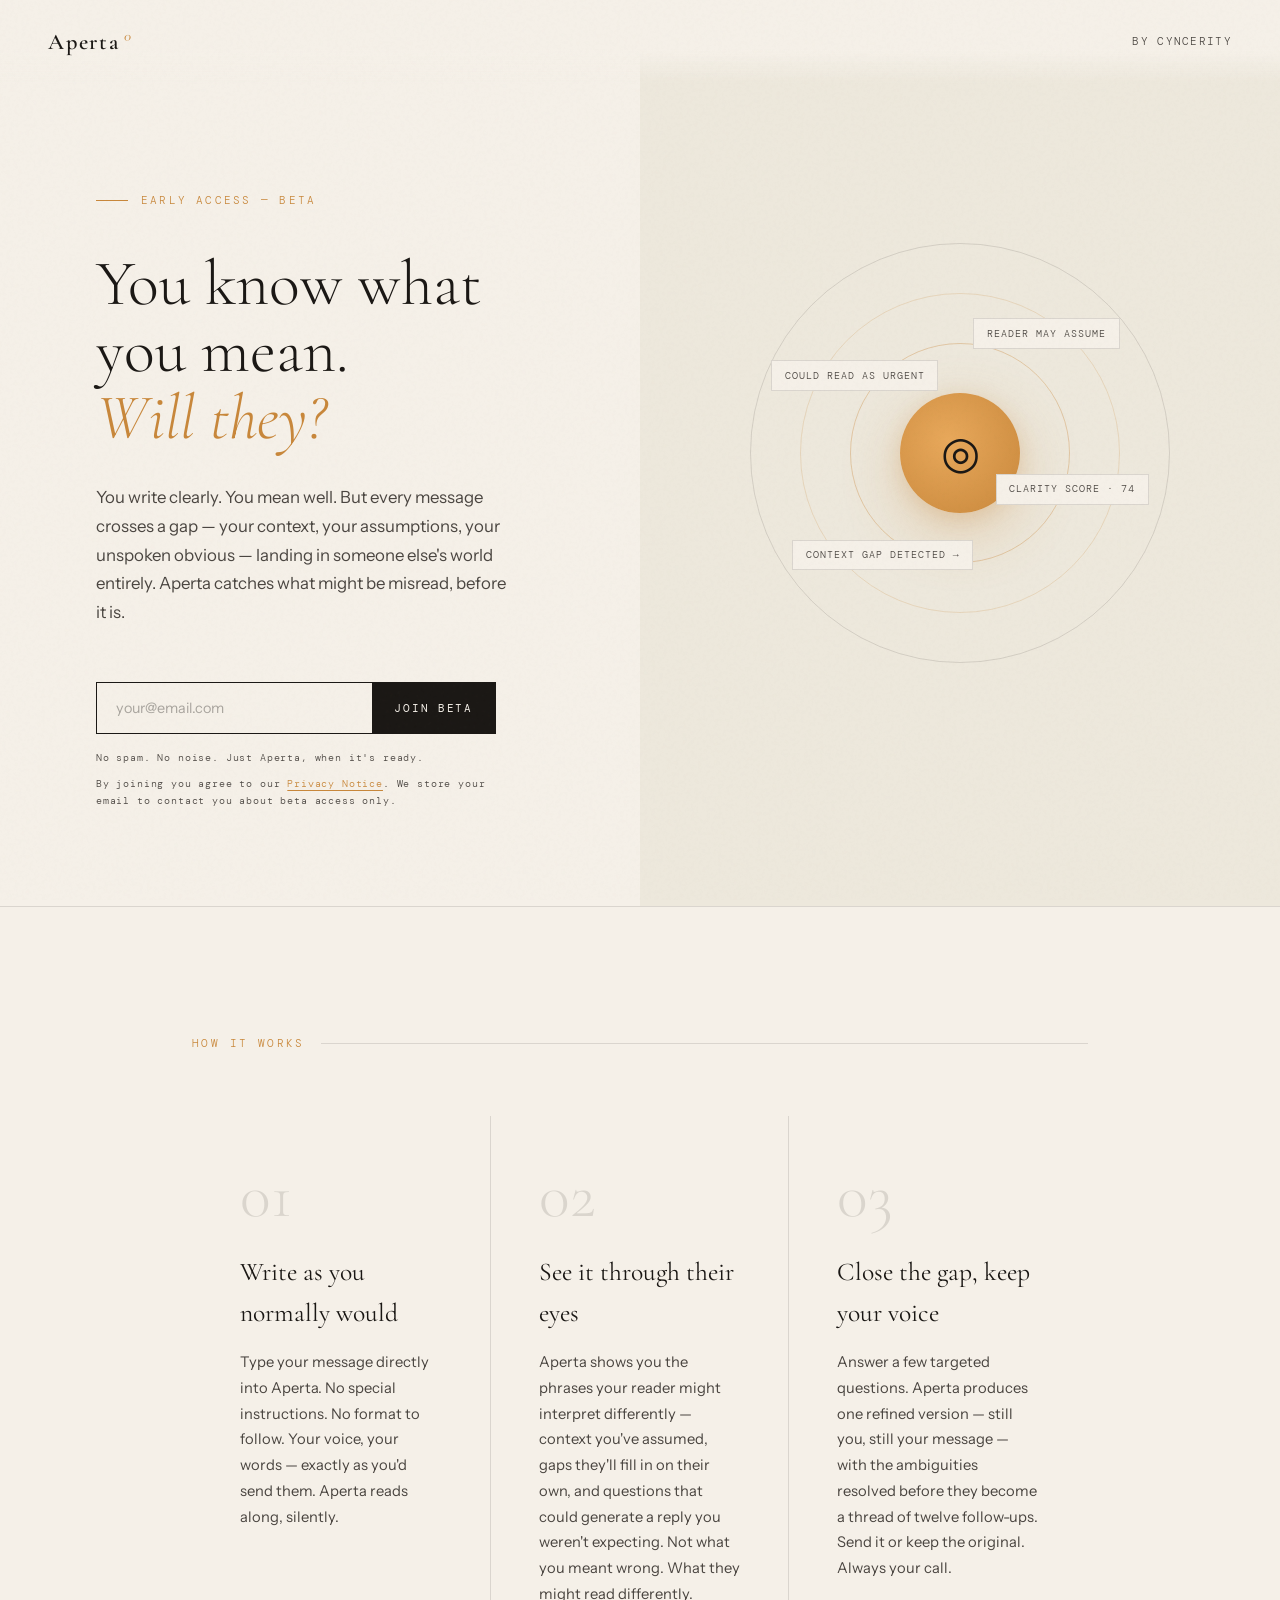
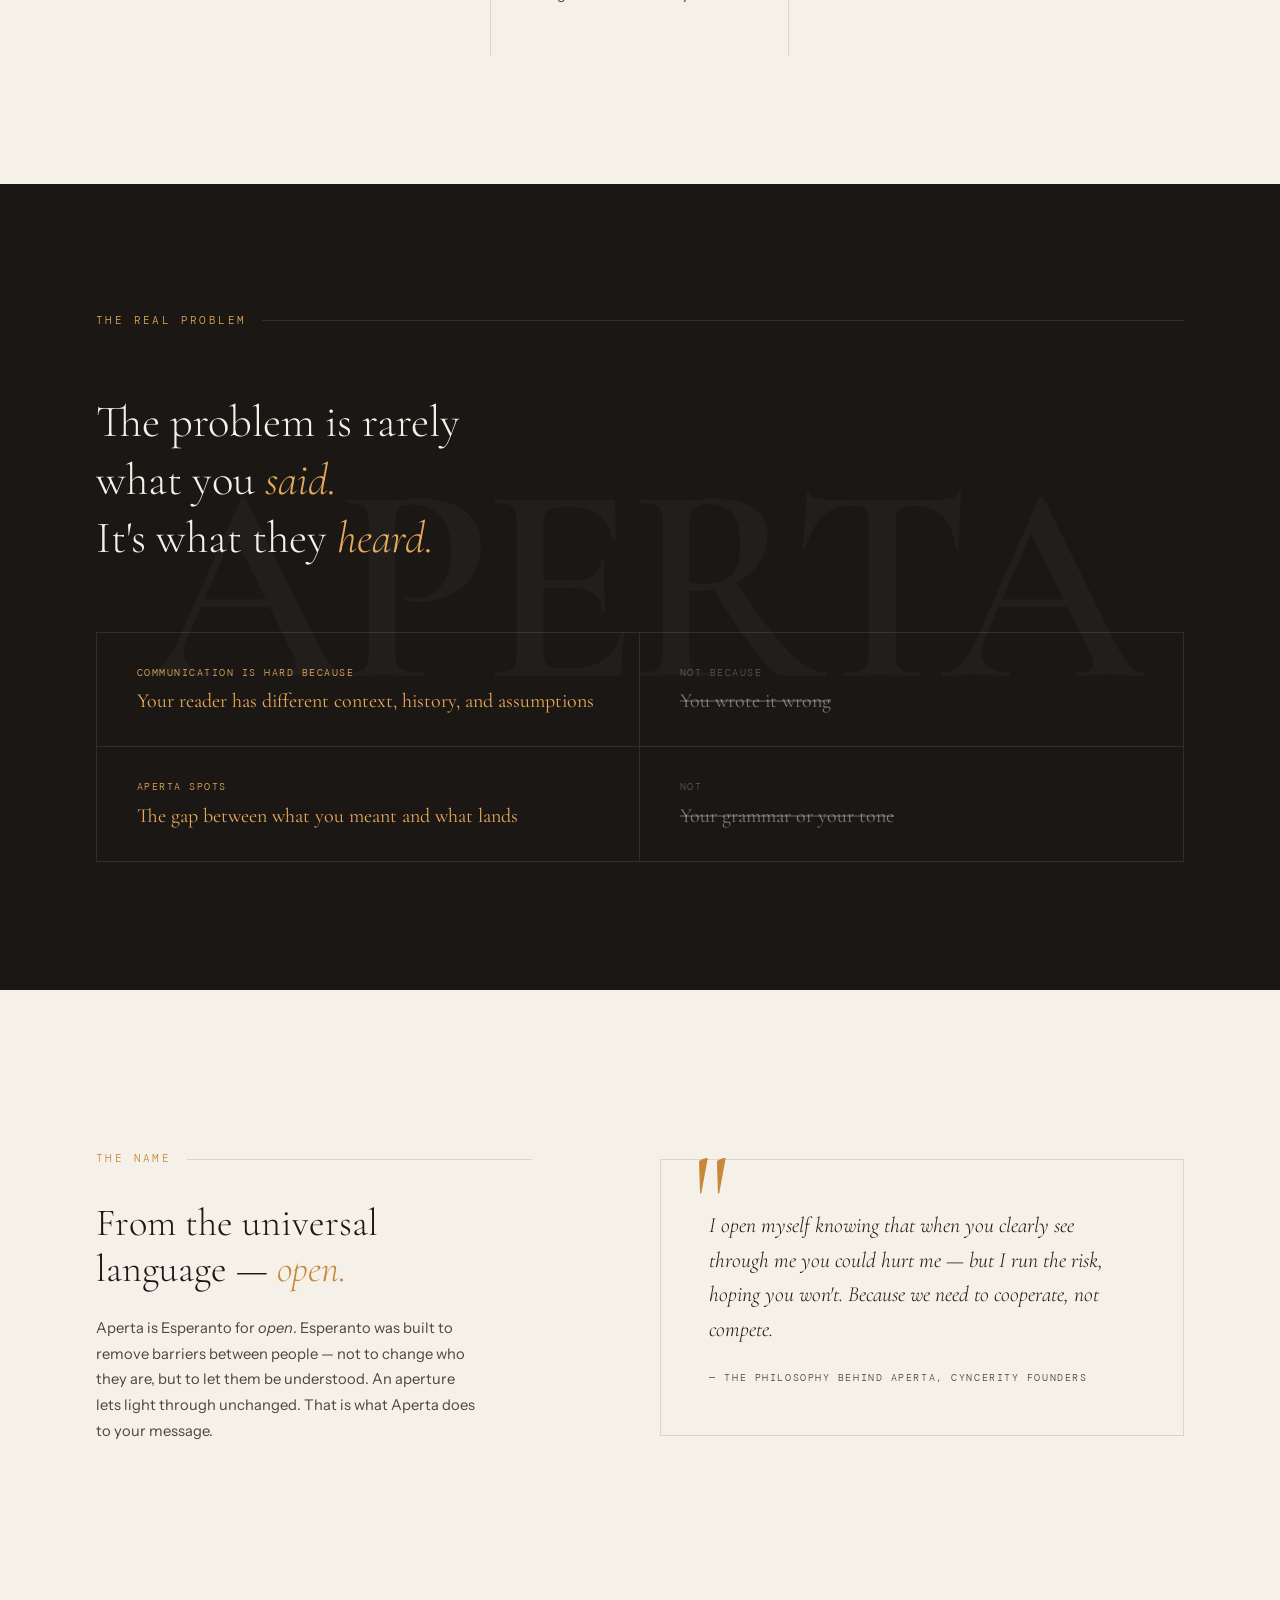
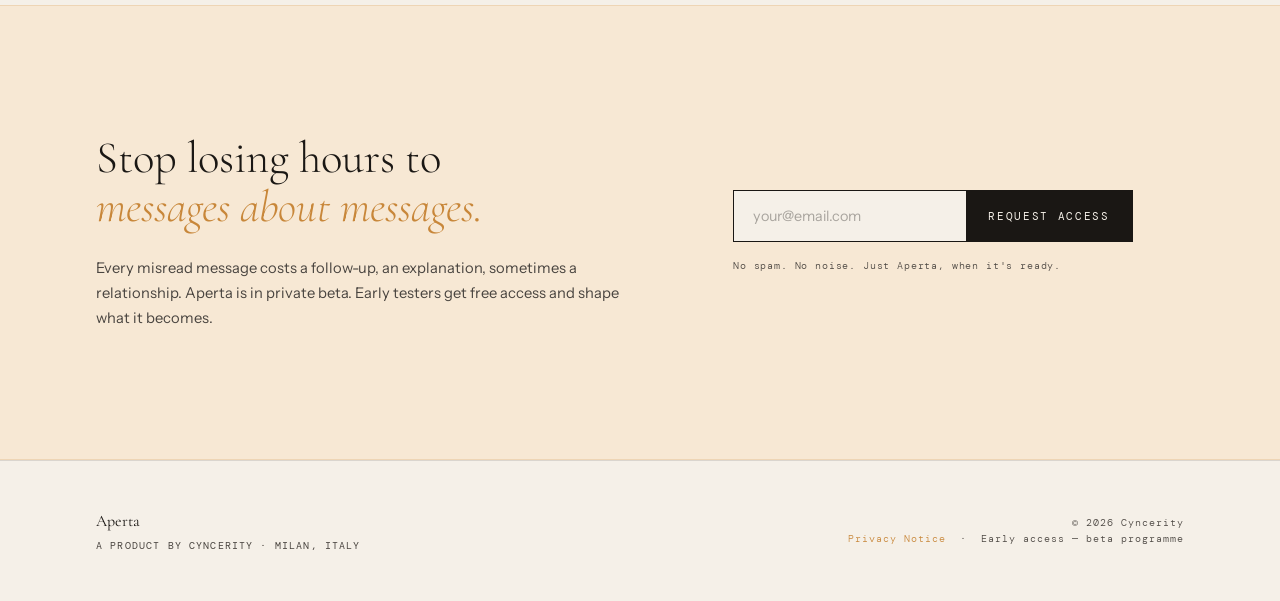
==== index.html @ 675d3f8f "Add files via upload" ====
<!DOCTYPE html>
<html lang="en">
<head>
  <meta charset="UTF-8" />
  <meta name="viewport" content="width=device-width, initial-scale=1.0" />
  <title>Aperta — Understood, the first time</title>
  <link rel="preconnect" href="https://fonts.googleapis.com" />
  <link rel="preconnect" href="https://fonts.gstatic.com" crossorigin />
  <link href="https://fonts.googleapis.com/css2?family=Cormorant+Garamond:ital,wght@0,300;0,400;0,600;1,300;1,400&family=DM+Mono:wght@300;400&family=Instrument+Sans:wght@300;400;500&display=swap" rel="stylesheet" />

  <style>
    *, *::before, *::after { box-sizing: border-box; margin: 0; padding: 0; }

    :root {
      --ink: #1a1714;
      --ink-faint: #4a4540;
      --paper: #f5f0e8;
      --paper-warm: #ede8dc;
      --amber: #c8873a;
      --amber-light: #e8a85a;
      --amber-pale: #f7e8d4;
      --sage: #7a8c7e;
      --rule: rgba(26,23,20,0.12);
    }

    html { scroll-behavior: smooth; }

    body {
      background-color: var(--paper);
      color: var(--ink);
      font-family: 'Instrument Sans', sans-serif;
      font-weight: 300;
      line-height: 1.6;
      overflow-x: hidden;
    }

    /* ─── NOISE TEXTURE OVERLAY ─── */
    body::before {
      content: '';
      position: fixed;
      inset: 0;
      background-image: url("data:image/svg+xml,%3Csvg viewBox='0 0 256 256' xmlns='http://www.w3.org/2000/svg'%3E%3Cfilter id='noise'%3E%3CfeTurbulence type='fractalNoise' baseFrequency='0.9' numOctaves='4' stitchTiles='stitch'/%3E%3C/filter%3E%3Crect width='100%25' height='100%25' filter='url(%23noise)' opacity='0.04'/%3E%3C/svg%3E");
      pointer-events: none;
      z-index: 9999;
      opacity: 0.5;
    }

    /* ─── NAV ─── */
    nav {
      position: fixed;
      top: 0; left: 0; right: 0;
      z-index: 100;
      padding: 1.5rem 3rem;
      display: flex;
      justify-content: space-between;
      align-items: center;
      background: linear-gradient(to bottom, var(--paper) 60%, transparent);
    }

    .nav-logo {
      font-family: 'Cormorant Garamond', serif;
      font-size: 1.4rem;
      font-weight: 600;
      letter-spacing: 0.08em;
      color: var(--ink);
      text-decoration: none;
    }

    .nav-logo span {
      font-weight: 300;
      font-style: italic;
      color: var(--amber);
      margin-left: 0.15em;
    }

    .nav-hint {
      font-family: 'DM Mono', monospace;
      font-size: 0.68rem;
      color: var(--ink-faint);
      letter-spacing: 0.12em;
      text-transform: uppercase;
    }

    /* ─── HERO ─── */
    .hero {
      min-height: 100vh;
      display: grid;
      grid-template-columns: 1fr 1fr;
      position: relative;
      overflow: hidden;
    }

    .hero-left {
      padding: 12rem 4rem 6rem 6rem;
      display: flex;
      flex-direction: column;
      justify-content: center;
      position: relative;
      z-index: 2;
    }

    .hero-eyebrow {
      font-family: 'DM Mono', monospace;
      font-size: 0.7rem;
      letter-spacing: 0.2em;
      text-transform: uppercase;
      color: var(--amber);
      margin-bottom: 2.5rem;
      display: flex;
      align-items: center;
      gap: 0.8rem;
    }

    .hero-eyebrow::before {
      content: '';
      display: inline-block;
      width: 2rem;
      height: 1px;
      background: var(--amber);
    }

    h1 {
      font-family: 'Cormorant Garamond', serif;
      font-size: clamp(3rem, 5vw, 5.5rem);
      font-weight: 300;
      line-height: 1.05;
      color: var(--ink);
      margin-bottom: 2rem;
    }

    h1 em {
      font-style: italic;
      color: var(--amber);
    }

    .hero-sub {
      font-size: 1.05rem;
      font-weight: 300;
      color: var(--ink-faint);
      line-height: 1.7;
      max-width: 38ch;
      margin-bottom: 3.5rem;
    }

    /* ─── EMAIL FORM ─── */
    .form-wrapper {
      display: flex;
      flex-direction: column;
      gap: 0;
      max-width: 400px;
      position: relative;
    }

    .form-row {
      display: flex;
      border: 1px solid var(--ink);
      background: var(--paper);
      overflow: hidden;
      transition: box-shadow 0.3s ease;
    }

    .form-row:focus-within {
      box-shadow: 4px 4px 0 var(--amber);
    }

    .form-row input[type="email"] {
      flex: 1;
      padding: 1rem 1.2rem;
      font-family: 'Instrument Sans', sans-serif;
      font-size: 0.9rem;
      font-weight: 300;
      background: transparent;
      border: none;
      outline: none;
      color: var(--ink);
    }

    .form-row input::placeholder {
      color: rgba(26,23,20,0.35);
    }

    .form-row button {
      padding: 1rem 1.4rem;
      background: var(--ink);
      color: var(--paper);
      font-family: 'DM Mono', monospace;
      font-size: 0.7rem;
      letter-spacing: 0.15em;
      text-transform: uppercase;
      border: none;
      cursor: pointer;
      transition: background 0.2s ease;
      white-space: nowrap;
    }

    .form-row button:hover { background: var(--amber); }

    .form-note {
      margin-top: 1rem;
      font-family: 'DM Mono', monospace;
      font-size: 0.65rem;
      color: var(--ink-faint);
      letter-spacing: 0.08em;
    }

    .success-msg {
      display: none;
      padding: 1rem 1.2rem;
      border: 1px solid var(--amber);
      background: var(--amber-pale);
      font-size: 0.88rem;
      color: var(--amber);
      font-style: italic;
    }

    /* ─── HERO RIGHT — APERTURE ─── */
    .hero-right {
      position: relative;
      display: flex;
      align-items: center;
      justify-content: center;
      overflow: hidden;
    }

    .aperture-bg {
      position: absolute;
      inset: 0;
      background: var(--paper-warm);
    }

    .aperture-wrap {
      position: relative;
      width: 420px;
      height: 420px;
      display: flex;
      align-items: center;
      justify-content: center;
    }

    .aperture-ring {
      position: absolute;
      border-radius: 50%;
      border: 1px solid var(--rule);
      animation: breathe 6s ease-in-out infinite;
    }

    .aperture-ring:nth-child(1) { width: 420px; height: 420px; animation-delay: 0s; }
    .aperture-ring:nth-child(2) { width: 320px; height: 320px; animation-delay: 0.5s; border-color: rgba(200,135,58,0.2); }
    .aperture-ring:nth-child(3) { width: 220px; height: 220px; animation-delay: 1s; border-color: rgba(200,135,58,0.35); }

    @keyframes breathe {
      0%, 100% { transform: scale(1); opacity: 1; }
      50% { transform: scale(1.04); opacity: 0.7; }
    }

    .aperture-center {
      width: 120px;
      height: 120px;
      border-radius: 50%;
      background: radial-gradient(circle at 40% 40%, var(--amber-light), var(--amber));
      display: flex;
      align-items: center;
      justify-content: center;
      box-shadow: 0 20px 60px rgba(200,135,58,0.3), 0 4px 20px rgba(200,135,58,0.2);
      animation: pulse-glow 4s ease-in-out infinite;
    }

    @keyframes pulse-glow {
      0%, 100% { box-shadow: 0 20px 60px rgba(200,135,58,0.3), 0 4px 20px rgba(200,135,58,0.2); }
      50% { box-shadow: 0 30px 80px rgba(200,135,58,0.5), 0 8px 30px rgba(200,135,58,0.3); }
    }

    .aperture-icon {
      font-size: 2.8rem;
      user-select: none;
    }

    .floating-tag {
      position: absolute;
      font-family: 'DM Mono', monospace;
      font-size: 0.62rem;
      letter-spacing: 0.1em;
      text-transform: uppercase;
      color: var(--ink-faint);
      background: var(--paper);
      border: 1px solid var(--rule);
      padding: 0.4rem 0.8rem;
      animation: float 5s ease-in-out infinite;
    }

    .floating-tag:nth-child(5) { top: 18%; right: 12%; animation-delay: 0s; }
    .floating-tag:nth-child(6) { top: 55%; right: 5%; animation-delay: 1.2s; }
    .floating-tag:nth-child(7) { bottom: 22%; left: 10%; animation-delay: 0.8s; }
    .floating-tag:nth-child(8) { top: 28%; left: 5%; animation-delay: 2s; }

    @keyframes float {
      0%, 100% { transform: translateY(0); }
      50% { transform: translateY(-8px); }
    }

    /* ─── DIVIDER ─── */
    .rule-section {
      padding: 0 6rem;
      border-top: 1px solid var(--rule);
    }

    /* ─── HOW IT WORKS ─── */
    .how {
      padding: 8rem 6rem;
    }

    .section-label {
      font-family: 'DM Mono', monospace;
      font-size: 0.68rem;
      letter-spacing: 0.22em;
      text-transform: uppercase;
      color: var(--amber);
      margin-bottom: 4rem;
      display: flex;
      align-items: center;
      gap: 1rem;
    }

    .section-label::after {
      content: '';
      flex: 1;
      height: 1px;
      background: var(--rule);
    }

    .how-grid {
      display: grid;
      grid-template-columns: repeat(3, 1fr);
      gap: 0;
    }

    .how-item {
      padding: 3rem;
      border-right: 1px solid var(--rule);
      position: relative;
      opacity: 0;
      transform: translateY(20px);
      transition: opacity 0.7s ease, transform 0.7s ease;
    }

    .how-item.visible { opacity: 1; transform: translateY(0); }
    .how-item:nth-child(2) { transition-delay: 0.15s; }
    .how-item:nth-child(3) { border-right: none; transition-delay: 0.3s; }

    .how-num {
      font-family: 'Cormorant Garamond', serif;
      font-size: 4rem;
      font-weight: 300;
      color: var(--rule);
      line-height: 1;
      margin-bottom: 1.5rem;
    }

    .how-title {
      font-family: 'Cormorant Garamond', serif;
      font-size: 1.6rem;
      font-weight: 400;
      margin-bottom: 1rem;
      color: var(--ink);
    }

    .how-body {
      font-size: 0.92rem;
      color: var(--ink-faint);
      line-height: 1.75;
    }

    /* ─── NOT SECTION ─── */
    .not-section {
      padding: 8rem 6rem;
      background: var(--ink);
      color: var(--paper);
      position: relative;
      overflow: hidden;
    }

    .not-section::before {
      content: 'APERTA';
      position: absolute;
      font-family: 'Cormorant Garamond', serif;
      font-size: 22vw;
      font-weight: 600;
      color: rgba(255,255,255,0.03);
      top: 50%;
      left: 50%;
      transform: translate(-50%, -50%);
      white-space: nowrap;
      letter-spacing: -0.03em;
      pointer-events: none;
    }

    .not-section .section-label { color: var(--amber-light); }
    .not-section .section-label::after { background: rgba(255,255,255,0.1); }

    .not-quote {
      font-family: 'Cormorant Garamond', serif;
      font-size: clamp(1.8rem, 3.5vw, 3rem);
      font-weight: 300;
      line-height: 1.3;
      max-width: 36ch;
      color: var(--paper);
      margin-bottom: 4rem;
    }

    .not-quote em {
      font-style: italic;
      color: var(--amber-light);
    }

    .not-list {
      display: grid;
      grid-template-columns: repeat(2, 1fr);
      gap: 0;
      border: 1px solid rgba(255,255,255,0.1);
    }

    .not-item {
      padding: 2rem 2.5rem;
      border-right: 1px solid rgba(255,255,255,0.1);
      border-bottom: 1px solid rgba(255,255,255,0.1);
    }

    .not-item:nth-child(even) { border-right: none; }
    .not-item:nth-child(3), .not-item:nth-child(4) { border-bottom: none; }

    .not-item-label {
      font-family: 'DM Mono', monospace;
      font-size: 0.62rem;
      letter-spacing: 0.15em;
      text-transform: uppercase;
      margin-bottom: 0.5rem;
    }

    .not-item.is { color: var(--amber-light); }
    .not-item.is .not-item-label { color: var(--amber-light); }
    .not-item.not { color: rgba(245,240,232,0.45); }
    .not-item.not .not-item-label { color: rgba(245,240,232,0.3); }
    .not-item.not .not-item-text { text-decoration: line-through; text-decoration-color: rgba(245,240,232,0.2); }

    .not-item-text {
      font-family: 'Cormorant Garamond', serif;
      font-size: 1.25rem;
      font-weight: 400;
      line-height: 1.3;
    }

    /* ─── PHILOSOPHY ─── */
    .philosophy {
      padding: 10rem 6rem;
      display: grid;
      grid-template-columns: 1fr 1.2fr;
      gap: 8rem;
      align-items: center;
    }

    .phil-left .section-label { margin-bottom: 2rem; }

    .phil-heading {
      font-family: 'Cormorant Garamond', serif;
      font-size: clamp(2rem, 3vw, 3.2rem);
      font-weight: 300;
      line-height: 1.2;
      color: var(--ink);
    }

    .phil-heading em { font-style: italic; color: var(--amber); }

    .phil-right {
      padding: 3rem;
      border: 1px solid var(--rule);
      position: relative;
    }

    .phil-right::before {
      content: '"';
      position: absolute;
      top: -1.5rem;
      left: 2rem;
      font-family: 'Cormorant Garamond', serif;
      font-size: 8rem;
      color: var(--amber);
      line-height: 1;
    }

    .phil-quote {
      font-family: 'Cormorant Garamond', serif;
      font-size: 1.35rem;
      font-weight: 300;
      font-style: italic;
      line-height: 1.6;
      color: var(--ink);
      margin-bottom: 1.5rem;
    }

    .phil-attr {
      font-family: 'DM Mono', monospace;
      font-size: 0.65rem;
      letter-spacing: 0.15em;
      text-transform: uppercase;
      color: var(--ink-faint);
    }

    /* ─── SECOND CTA ─── */
    .cta-section {
      padding: 8rem 6rem;
      background: var(--amber-pale);
      border-top: 1px solid rgba(200,135,58,0.2);
      border-bottom: 1px solid rgba(200,135,58,0.2);
      display: grid;
      grid-template-columns: 1.2fr 1fr;
      gap: 6rem;
      align-items: center;
    }

    .cta-heading {
      font-family: 'Cormorant Garamond', serif;
      font-size: clamp(2.2rem, 3.5vw, 3.8rem);
      font-weight: 300;
      line-height: 1.1;
      color: var(--ink);
    }

    .cta-heading em { font-style: italic; color: var(--amber); }

    .cta-sub {
      margin-top: 1.5rem;
      font-size: 0.92rem;
      color: var(--ink-faint);
      line-height: 1.7;
    }

    /* ─── FOOTER ─── */
    footer {
      padding: 3rem 6rem;
      border-top: 1px solid var(--rule);
      display: flex;
      justify-content: space-between;
      align-items: center;
    }

    .footer-brand {
      font-family: 'Cormorant Garamond', serif;
      font-size: 1rem;
      font-weight: 400;
    }

    .footer-brand small {
      display: block;
      font-family: 'DM Mono', monospace;
      font-size: 0.6rem;
      letter-spacing: 0.12em;
      text-transform: uppercase;
      color: var(--ink-faint);
      margin-top: 0.2rem;
    }

    .footer-note {
      font-family: 'DM Mono', monospace;
      font-size: 0.62rem;
      color: var(--ink-faint);
      letter-spacing: 0.1em;
      text-align: right;
    }

    /* ─── ENTRANCE ANIMATION ─── */
    .fade-up {
      opacity: 0;
      transform: translateY(28px);
      animation: fadeUp 0.9s cubic-bezier(0.22, 1, 0.36, 1) forwards;
    }

    .fade-up:nth-child(1) { animation-delay: 0.1s; }
    .fade-up:nth-child(2) { animation-delay: 0.25s; }
    .fade-up:nth-child(3) { animation-delay: 0.4s; }
    .fade-up:nth-child(4) { animation-delay: 0.55s; }

    @keyframes fadeUp {
      to { opacity: 1; transform: translateY(0); }
    }

    /* ─── RESPONSIVE ─── */
    @media (max-width: 900px) {
      nav { padding: 1.2rem 2rem; }
      .hero { grid-template-columns: 1fr; min-height: auto; }
      .hero-left { padding: 9rem 2rem 4rem; }
      .hero-right { height: 50vw; min-height: 280px; }
      .aperture-wrap { width: 260px; height: 260px; }
      .aperture-ring:nth-child(1) { width: 260px; height: 260px; }
      .aperture-ring:nth-child(2) { width: 190px; height: 190px; }
      .aperture-ring:nth-child(3) { width: 130px; height: 130px; }
      .aperture-center { width: 80px; height: 80px; }
      .aperture-icon { font-size: 1.8rem; }
      .floating-tag { display: none; }
      .how { padding: 5rem 2rem; }
      .how-grid { grid-template-columns: 1fr; }
      .how-item { border-right: none; border-bottom: 1px solid var(--rule); padding: 2.5rem 0; }
      .how-item:last-child { border-bottom: none; }
      .rule-section { padding: 0 2rem; }
      .not-section { padding: 5rem 2rem; }
      .not-list { grid-template-columns: 1fr; }
      .not-item { border-right: none; }
      .not-item:nth-child(3) { border-bottom: 1px solid rgba(255,255,255,0.1); }
      .philosophy { padding: 5rem 2rem; grid-template-columns: 1fr; gap: 3rem; }
      .cta-section { padding: 5rem 2rem; grid-template-columns: 1fr; gap: 3rem; }
      footer { padding: 2.5rem 2rem; flex-direction: column; gap: 1.5rem; text-align: center; }
      .footer-note { text-align: center; }
    }
  </style>
</head>
<body>

  <!-- NAV -->
  <nav>
    <a href="#" class="nav-logo">Aperta<span>°</span></a>
    <span class="nav-hint">by Cyncerity</span>
  </nav>

  <!-- HERO -->
  <section class="hero">
    <div class="hero-left">
      <div class="hero-eyebrow fade-up">Early access — beta</div>

      <h1 class="fade-up">
        You know what<br/>you mean.<br/><em>Will they?</em>
      </h1>

      <p class="hero-sub fade-up">
        You write clearly. You mean well. But every message crosses a gap —
        your context, your assumptions, your unspoken obvious — landing in someone
        else's world entirely. Aperta catches what might be misread, before it is.
      </p>

      <div class="form-wrapper fade-up">
        <div class="form-row">
          <input type="email" id="email-hero" placeholder="your@email.com" autocomplete="email" />
          <button onclick="handleSubmit('email-hero', 'success-hero')">Join beta</button>
        </div>
        <div class="success-msg" id="success-hero">
          You're on the list. We'll be in touch when your spot opens.
        </div>
        <p class="form-note">No spam. No noise. Just Aperta, when it's ready.</p>
        <p class="form-note" style="margin-top:0.6rem;">By joining you agree to our <a href="privacy.html" style="color:var(--amber); text-underline-offset:3px;">Privacy Notice</a>. We store your email to contact you about beta access only.</p>
      </div>
    </div>

    <div class="hero-right">
      <div class="aperture-bg"></div>
      <div class="aperture-wrap">
        <div class="aperture-ring"></div>
        <div class="aperture-ring"></div>
        <div class="aperture-ring"></div>
        <div class="aperture-center">
          <span class="aperture-icon">◎</span>
        </div>
        <div class="floating-tag">reader may assume</div>
        <div class="floating-tag">clarity score · 74</div>
        <div class="floating-tag">context gap detected →</div>
        <div class="floating-tag">could read as urgent</div>
      </div>
    </div>
  </section>

  <!-- HOW IT WORKS -->
  <div class="rule-section">
    <section class="how">
      <div class="section-label">How it works</div>
      <div class="how-grid">
        <div class="how-item">
          <div class="how-num">01</div>
          <div class="how-title">Write as you normally would</div>
          <p class="how-body">Type your message directly into Aperta. No special instructions. No format to follow. Your voice, your words — exactly as you'd send them. Aperta reads along, silently.</p>
        </div>
        <div class="how-item">
          <div class="how-num">02</div>
          <div class="how-title">See it through their eyes</div>
          <p class="how-body">Aperta shows you the phrases your reader might interpret differently — context you've assumed, gaps they'll fill in on their own, and questions that could generate a reply you weren't expecting. Not what you meant wrong. What they might read differently.</p>
        </div>
        <div class="how-item">
          <div class="how-num">03</div>
          <div class="how-title">Close the gap, keep your voice</div>
          <p class="how-body">Answer a few targeted questions. Aperta produces one refined version — still you, still your message — with the ambiguities resolved before they become a thread of twelve follow-ups. Send it or keep the original. Always your call.</p>
        </div>
      </div>
    </section>
  </div>

  <!-- NOT SECTION -->
  <section class="not-section">
    <div class="section-label">The real problem</div>
    <p class="not-quote">
      The problem is rarely<br/>
      what you <em>said.</em><br/>
      It's what they <em>heard.</em>
    </p>
    <div class="not-list">
      <div class="not-item is">
        <div class="not-item-label">Communication is hard because</div>
        <div class="not-item-text">Your reader has different context, history, and assumptions</div>
      </div>
      <div class="not-item not">
        <div class="not-item-label">Not because</div>
        <div class="not-item-text">You wrote it wrong</div>
      </div>
      <div class="not-item is">
        <div class="not-item-label">Aperta spots</div>
        <div class="not-item-text">The gap between what you meant and what lands</div>
      </div>
      <div class="not-item not">
        <div class="not-item-label">Not</div>
        <div class="not-item-text">Your grammar or your tone</div>
      </div>
    </div>
  </section>

  <!-- PHILOSOPHY -->
  <section class="philosophy">
    <div class="phil-left">
      <div class="section-label">The name</div>
      <h2 class="phil-heading">
        From the universal<br/>language — <em>open.</em>
      </h2>
      <p style="margin-top:1.5rem; font-size:0.92rem; color:var(--ink-faint); line-height:1.75; max-width:38ch;">
        Aperta is Esperanto for <em>open</em>. Esperanto was built to remove barriers between people — not to change who they are, but to let them be understood. An aperture lets light through unchanged. That is what Aperta does to your message.
      </p>
    </div>
    <div class="phil-right">
      <blockquote class="phil-quote">
        I open myself knowing that when you clearly see through me you could hurt me —
        but I run the risk, hoping you won't.
        Because we need to cooperate, not compete.
      </blockquote>
      <div class="phil-attr">— The philosophy behind Aperta, Cyncerity founders</div>
    </div>
  </section>

  <!-- SECOND CTA -->
  <section class="cta-section">
    <div>
      <h2 class="cta-heading">Stop losing hours to<br/><em>messages about messages.</em></h2>
      <p class="cta-sub">
        Every misread message costs a follow-up, an explanation, sometimes a relationship.
        Aperta is in private beta. Early testers get free access and shape what it becomes.
      </p>
    </div>
    <div>
      <div class="form-wrapper">
        <div class="form-row">
          <input type="email" id="email-cta" placeholder="your@email.com" autocomplete="email" />
          <button onclick="handleSubmit('email-cta', 'success-cta')">Request access</button>
        </div>
        <div class="success-msg" id="success-cta">
          You're on the list. We'll be in touch when your spot opens.
        </div>
        <p class="form-note">No spam. No noise. Just Aperta, when it's ready.</p>
      </div>
    </div>
  </section>

  <!-- FOOTER -->
  <footer>
    <div class="footer-brand">
      Aperta
      <small>A product by Cyncerity · Milan, Italy</small>
    </div>
    <div class="footer-note">
      © 2026 Cyncerity<br/>
      <a href="privacy.html" style="color:var(--amber); text-decoration:none; font-family:'DM Mono',monospace; font-size:0.62rem; letter-spacing:0.1em;">Privacy Notice</a>
      &nbsp;·&nbsp; Early access — beta programme
    </div>
  </footer>

  <script>
    // ── EMAIL SUBMIT (stores to localStorage as fallback; swap for your backend)
    function handleSubmit(inputId, successId) {
      const input = document.getElementById(inputId);
      const success = document.getElementById(successId);
      const email = input.value.trim();

      if (!email || !/^[^\s@]+@[^\s@]+\.[^\s@]+$/.test(email)) {
        input.style.outline = '2px solid #c8873a';
        input.focus();
        setTimeout(() => input.style.outline = '', 1500);
        return;
      }

      // ── Swap this block for your real backend call ──
      const existing = JSON.parse(localStorage.getItem('aperta_emails') || '[]');
      if (!existing.includes(email)) existing.push(email);
      localStorage.setItem('aperta_emails', JSON.stringify(existing));
      // ───────────────────────────────────────────────

      input.closest('.form-row').style.display = 'none';
      success.style.display = 'block';
    }

    // Allow Enter key to submit
    document.querySelectorAll('input[type="email"]').forEach(input => {
      input.addEventListener('keydown', e => {
        if (e.key === 'Enter') {
          const btn = input.closest('.form-row').querySelector('button');
          btn.click();
        }
      });
    });

    // ── Intersection observer for scroll reveals
    const observer = new IntersectionObserver(entries => {
      entries.forEach(entry => {
        if (entry.isIntersecting) {
          entry.target.classList.add('visible');
          observer.unobserve(entry.target);
        }
      });
    }, { threshold: 0.15 });

    document.querySelectorAll('.how-item').forEach(el => observer.observe(el));
  </script>
</body>
</html>
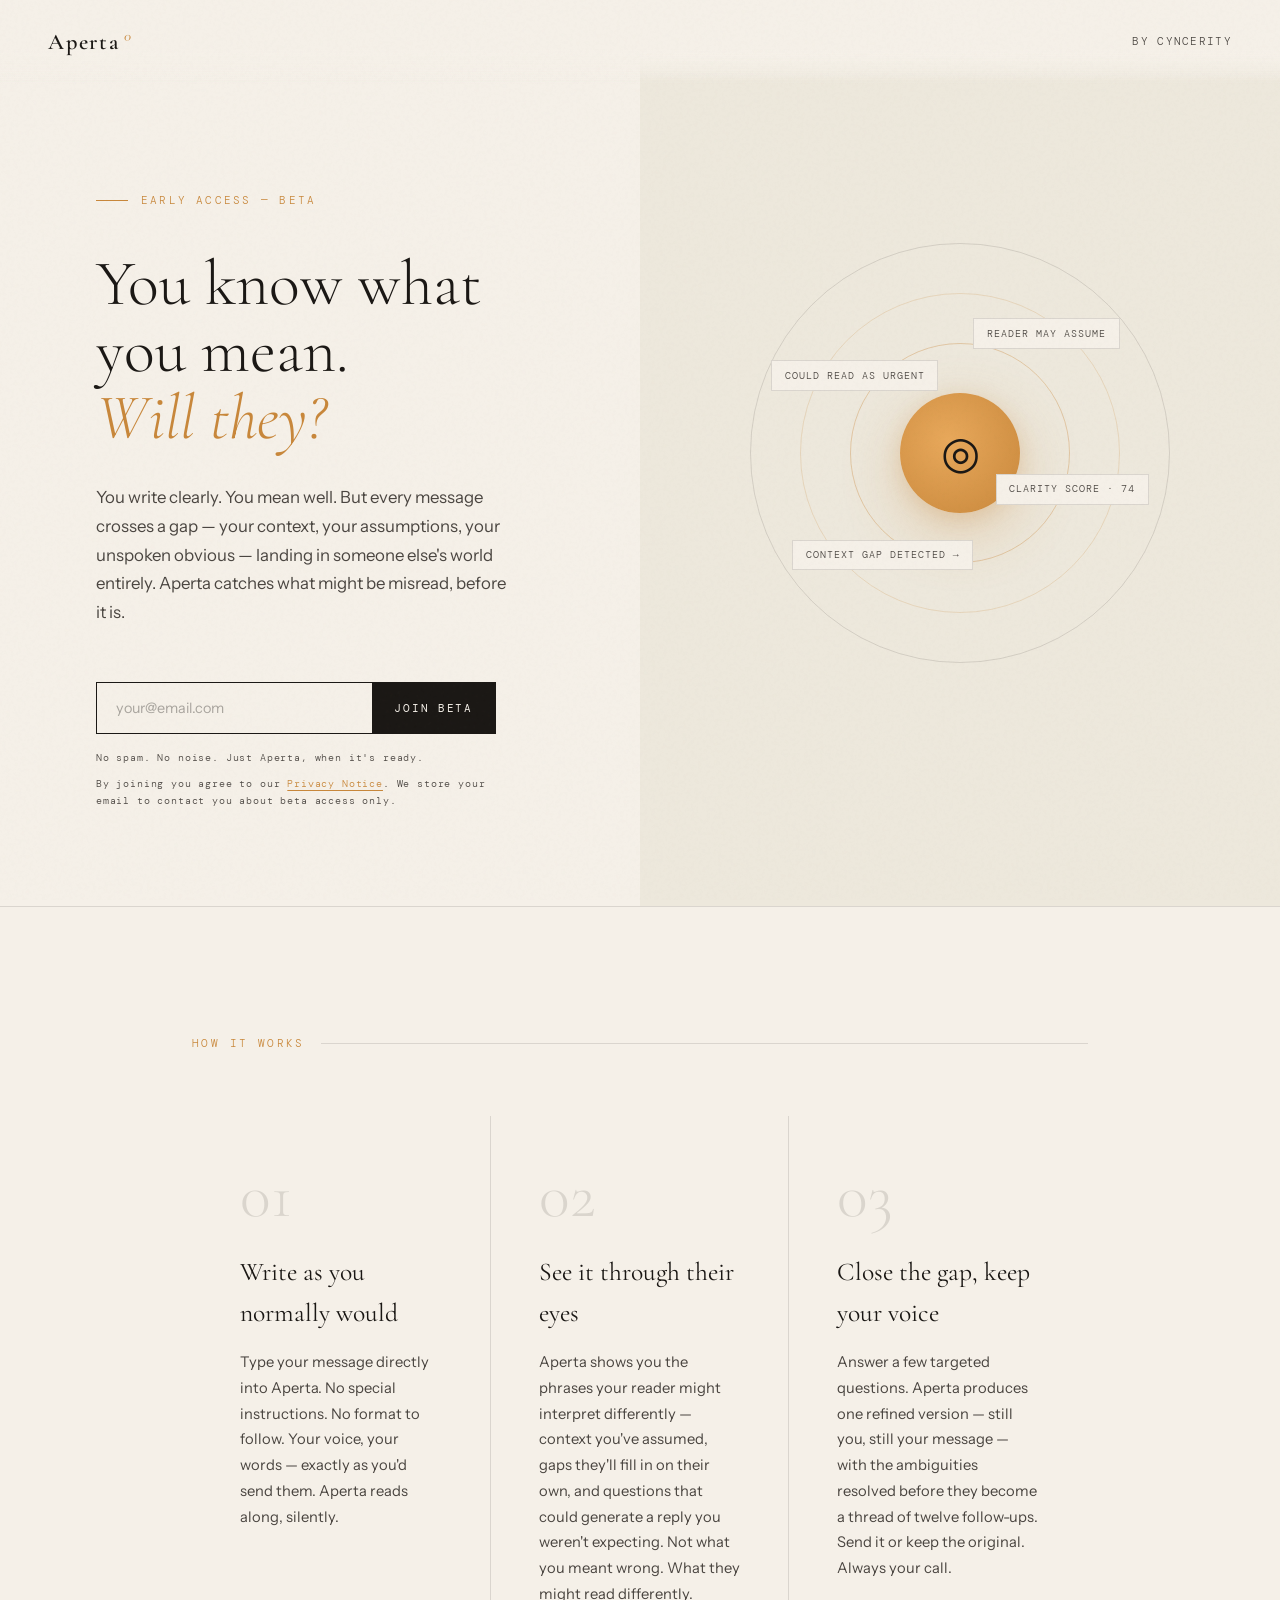
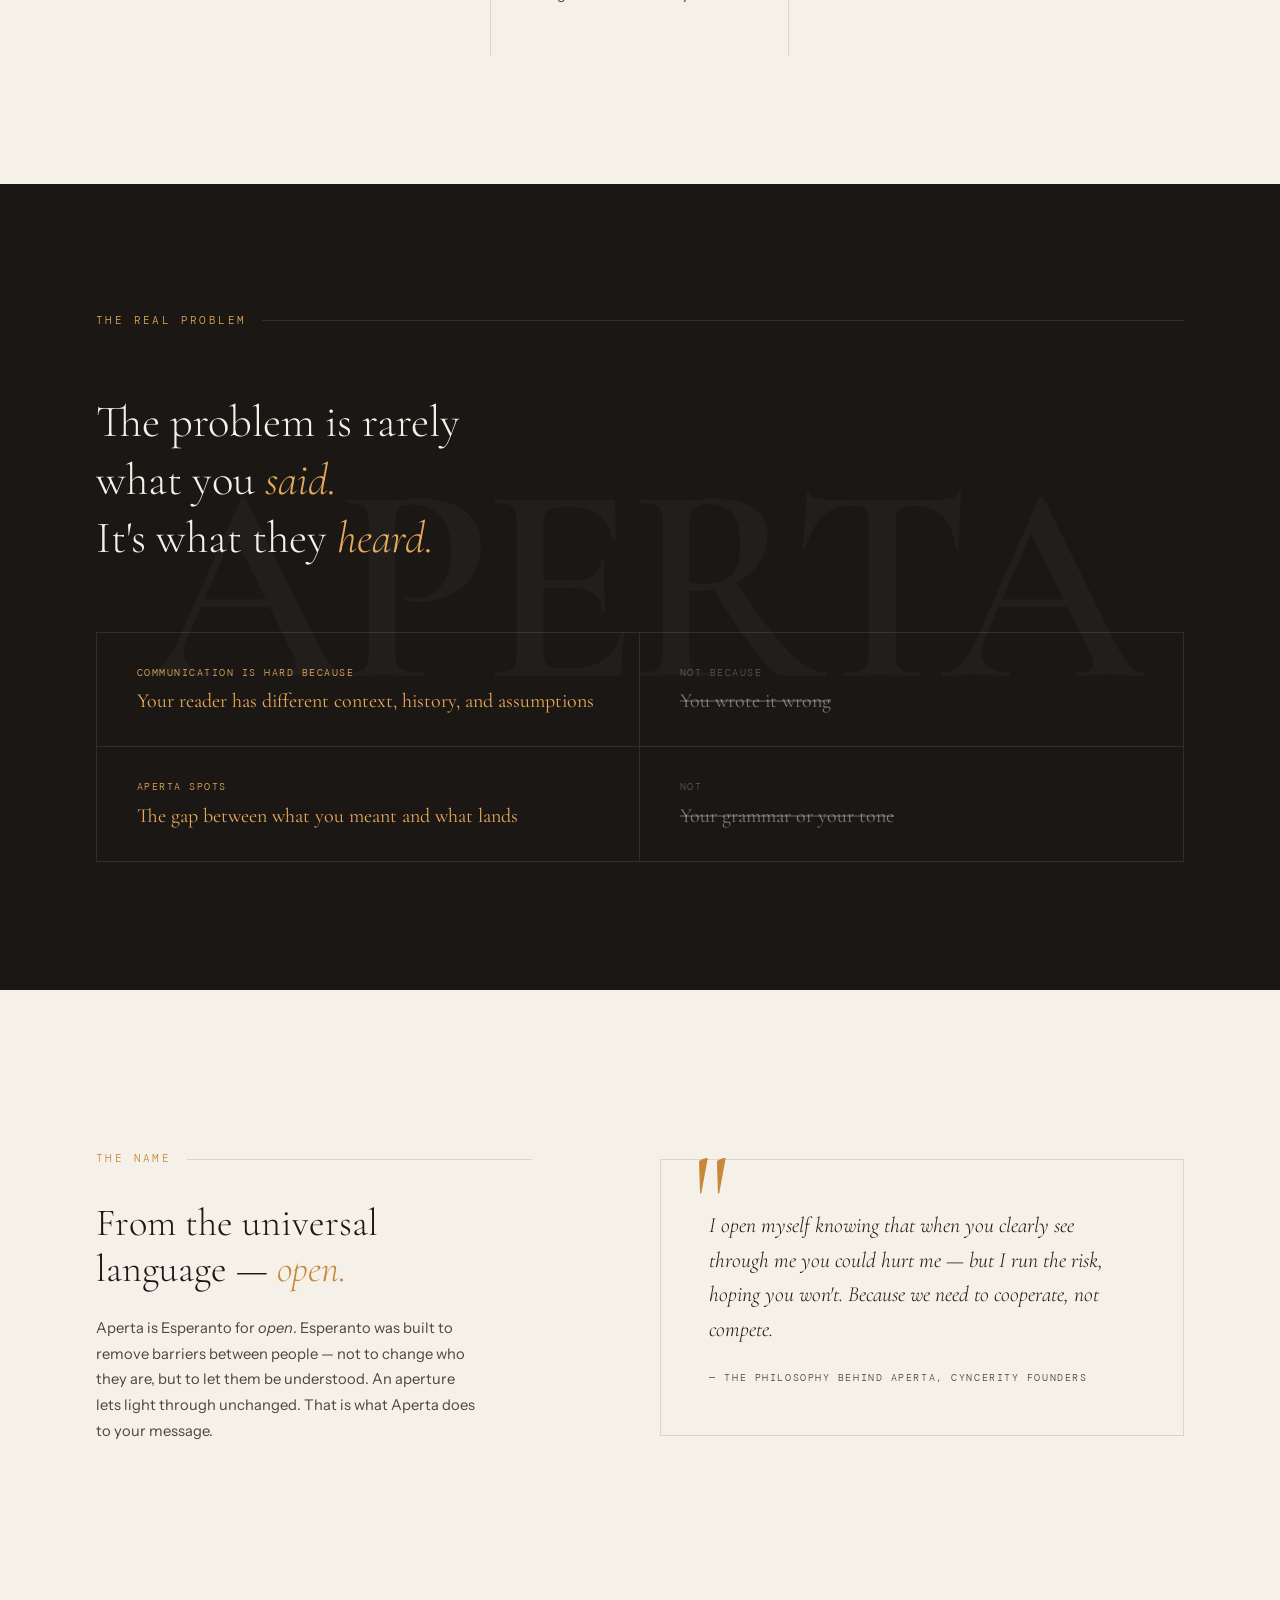
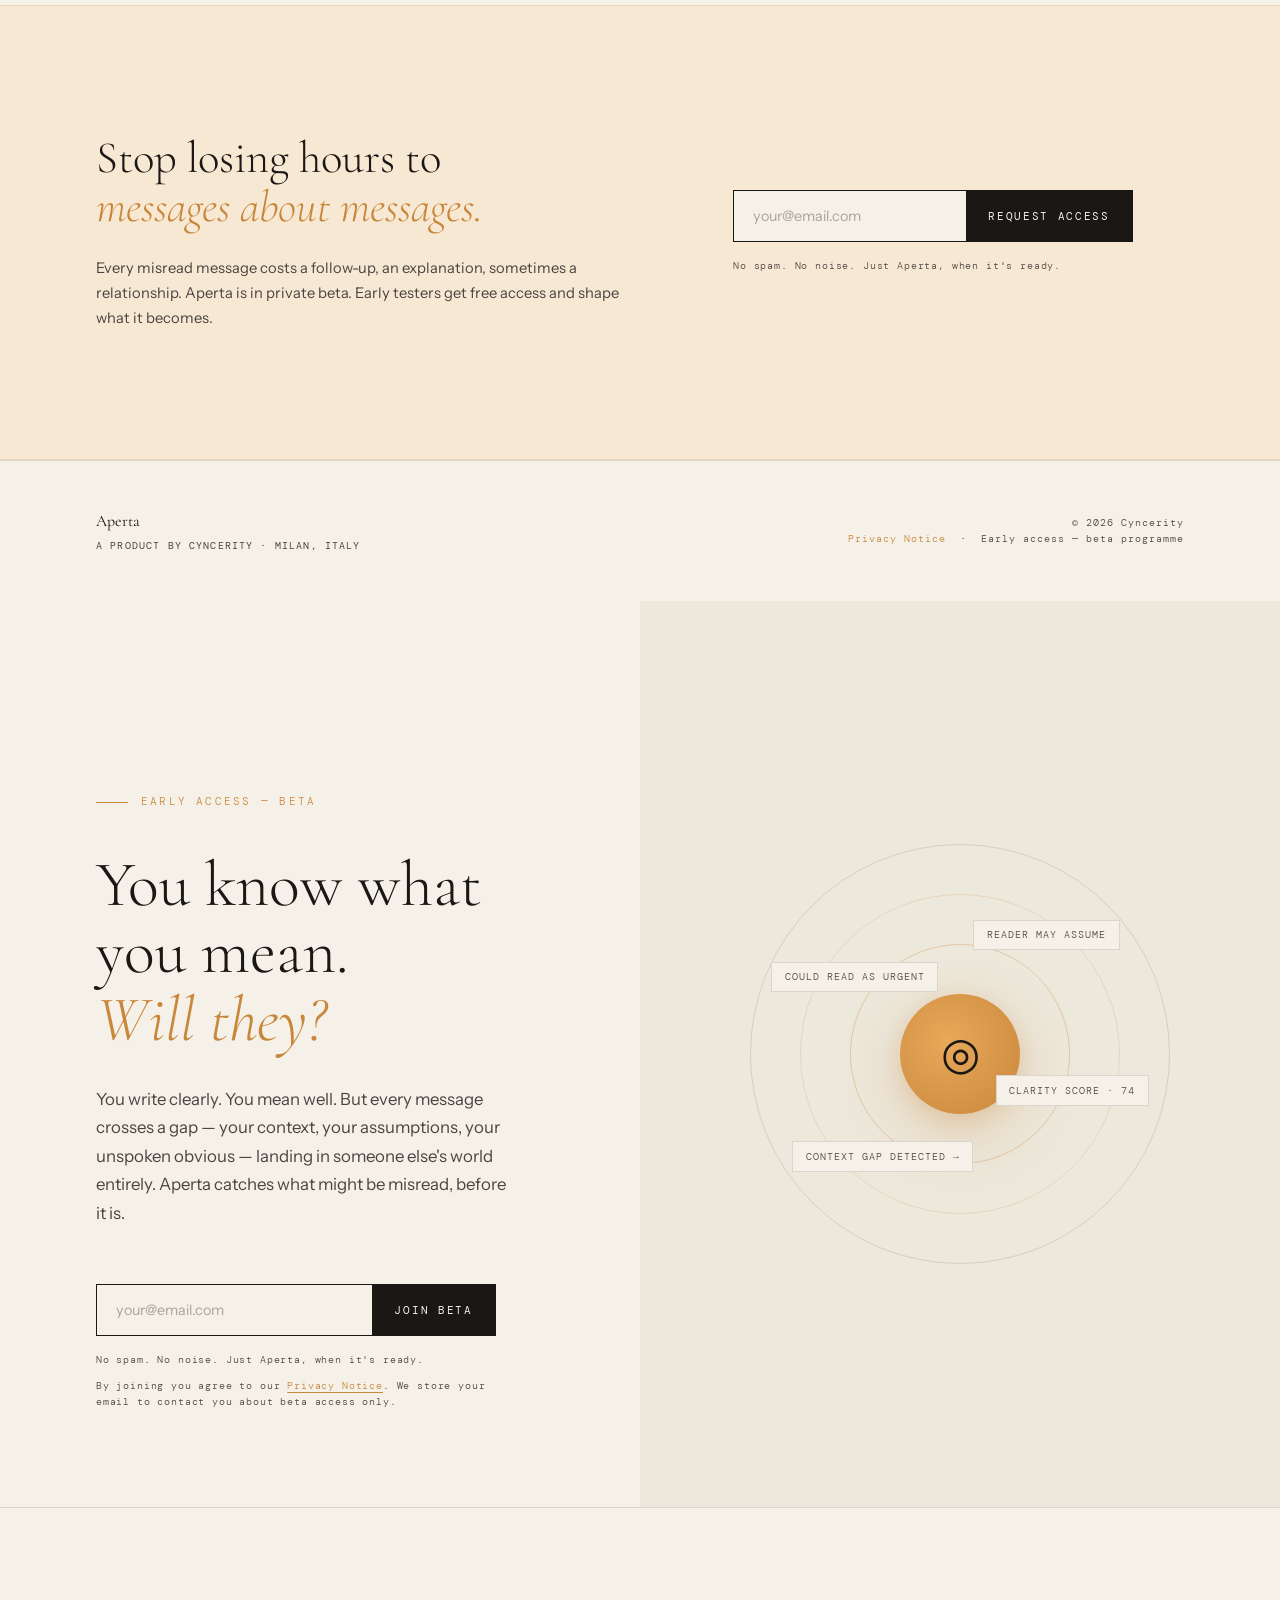
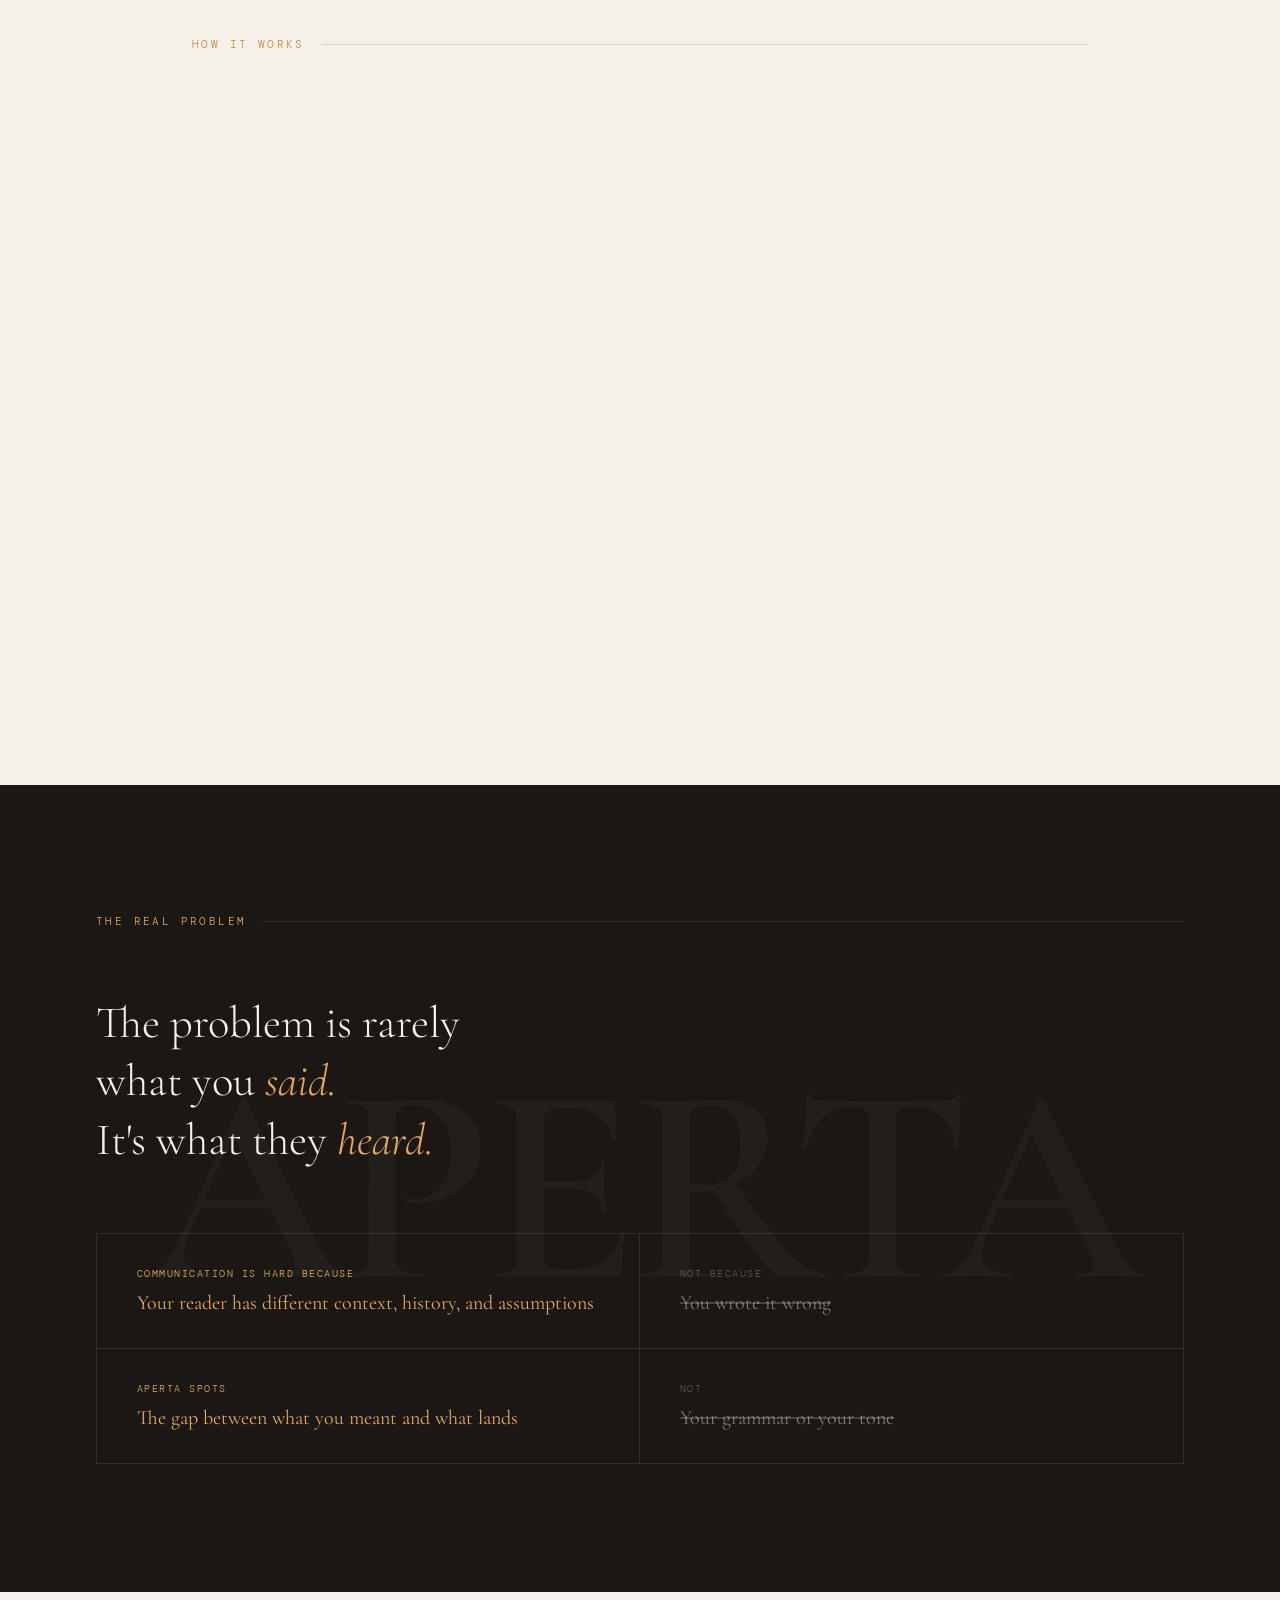
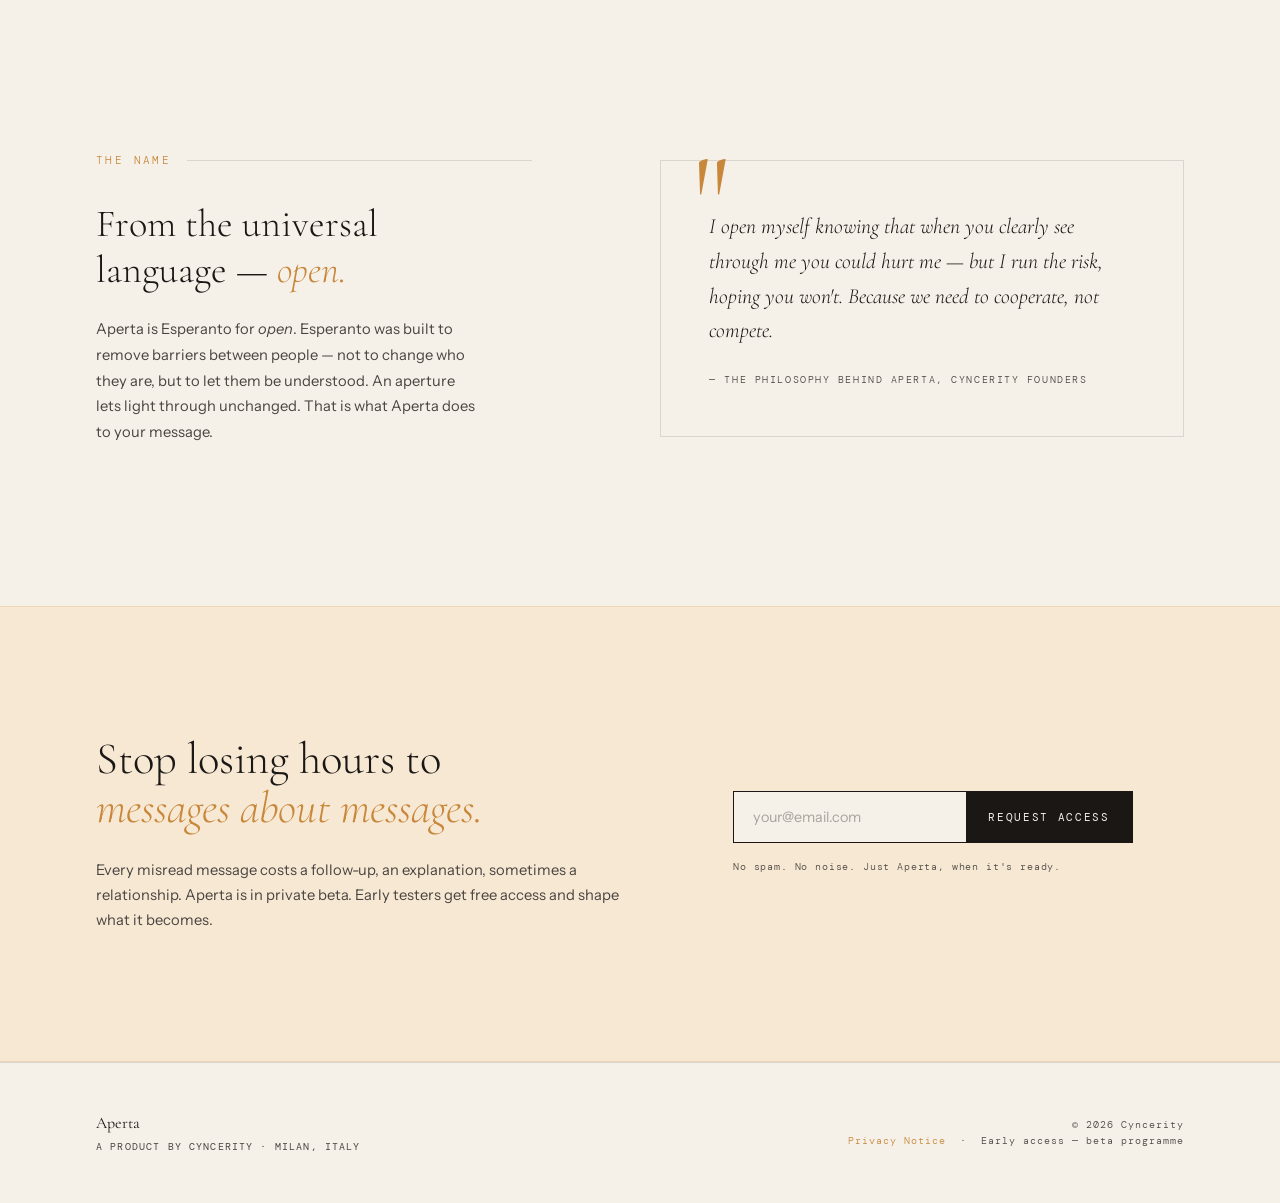
==== commit 1e5cc8f2: "Update index.html" ====
--- a/index.html
+++ b/index.html
@@ -1,3 +1,834 @@
+<!DOCTYPE html>
+<html lang="en">
+<head>
+  <meta charset="UTF-8" />
+  <meta name="viewport" content="width=device-width, initial-scale=1.0" />
+  <title>Aperta — Understood, the first time</title>
+  <link rel="preconnect" href="https://fonts.googleapis.com" />
+  <link rel="preconnect" href="https://fonts.gstatic.com" crossorigin />
+  <link href="https://fonts.googleapis.com/css2?family=Cormorant+Garamond:ital,wght@0,300;0,400;0,600;1,300;1,400&family=DM+Mono:wght@300;400&family=Instrument+Sans:wght@300;400;500&display=swap" rel="stylesheet" />
+
+  <style>
+    *, *::before, *::after { box-sizing: border-box; margin: 0; padding: 0; }
+
+    :root {
+      --ink: #1a1714;
+      --ink-faint: #4a4540;
+      --paper: #f5f0e8;
+      --paper-warm: #ede8dc;
+      --amber: #c8873a;
+      --amber-light: #e8a85a;
+      --amber-pale: #f7e8d4;
+      --sage: #7a8c7e;
+      --rule: rgba(26,23,20,0.12);
+    }
+
+    html { scroll-behavior: smooth; }
+
+    body {
+      background-color: var(--paper);
+      color: var(--ink);
+      font-family: 'Instrument Sans', sans-serif;
+      font-weight: 300;
+      line-height: 1.6;
+      overflow-x: hidden;
+    }
+
+    /* -─ NOISE TEXTURE OVERLAY -─ */
+    body::before {
+      content: '';
+      position: fixed;
+      inset: 0;
+      background-image: url("data:image/svg+xml,%3Csvg viewBox='0 0 256 256' xmlns='http://www.w3.org/2000/svg'%3E%3Cfilter id='noise'%3E%3CfeTurbulence type='fractalNoise' baseFrequency='0.9' numOctaves='4' stitchTiles='stitch'/%3E%3C/filter%3E%3Crect width='100%25' height='100%25' filter='url(%23noise)' opacity='0.04'/%3E%3C/svg%3E");
+      pointer-events: none;
+      z-index: 9999;
+      opacity: 0.5;
+    }
+
+    /* -─ NAV -─ */
+    nav {
+      position: fixed;
+      top: 0; left: 0; right: 0;
+      z-index: 100;
+      padding: 1.5rem 3rem;
+      display: flex;
+      justify-content: space-between;
+      align-items: center;
+      background: linear-gradient(to bottom, var(--paper) 60%, transparent);
+    }
+
+    .nav-logo {
+      font-family: 'Cormorant Garamond', serif;
+      font-size: 1.4rem;
+      font-weight: 600;
+      letter-spacing: 0.08em;
+      color: var(--ink);
+      text-decoration: none;
+    }
+
+    .nav-logo span {
+      font-weight: 300;
+      font-style: italic;
+      color: var(--amber);
+      margin-left: 0.15em;
+    }
+
+    .nav-hint {
+      font-family: 'DM Mono', monospace;
+      font-size: 0.68rem;
+      color: var(--ink-faint);
+      letter-spacing: 0.12em;
+      text-transform: uppercase;
+    }
+
+    /* -─ HERO -─ */
+    .hero {
+      min-height: 100vh;
+      display: grid;
+      grid-template-columns: 1fr 1fr;
+      position: relative;
+      overflow: hidden;
+    }
+
+    .hero-left {
+      padding: 12rem 4rem 6rem 6rem;
+      display: flex;
+      flex-direction: column;
+      justify-content: center;
+      position: relative;
+      z-index: 2;
+    }
+
+    .hero-eyebrow {
+      font-family: 'DM Mono', monospace;
+      font-size: 0.7rem;
+      letter-spacing: 0.2em;
+      text-transform: uppercase;
+      color: var(--amber);
+      margin-bottom: 2.5rem;
+      display: flex;
+      align-items: center;
+      gap: 0.8rem;
+    }
+
+    .hero-eyebrow::before {
+      content: '';
+      display: inline-block;
+      width: 2rem;
+      height: 1px;
+      background: var(--amber);
+    }
+
+    h1 {
+      font-family: 'Cormorant Garamond', serif;
+      font-size: clamp(3rem, 5vw, 5.5rem);
+      font-weight: 300;
+      line-height: 1.05;
+      color: var(--ink);
+      margin-bottom: 2rem;
+    }
+
+    h1 em {
+      font-style: italic;
+      color: var(--amber);
+    }
+
+    .hero-sub {
+      font-size: 1.05rem;
+      font-weight: 300;
+      color: var(--ink-faint);
+      line-height: 1.7;
+      max-width: 38ch;
+      margin-bottom: 3.5rem;
+    }
+
+    /* -─ EMAIL FORM -─ */
+    .form-wrapper {
+      display: flex;
+      flex-direction: column;
+      gap: 0;
+      max-width: 400px;
+      position: relative;
+    }
+
+    .form-row {
+      display: flex;
+      border: 1px solid var(--ink);
+      background: var(--paper);
+      overflow: hidden;
+      transition: box-shadow 0.3s ease;
+    }
+
+    .form-row:focus-within {
+      box-shadow: 4px 4px 0 var(--amber);
+    }
+
+    .form-row input[type="email"] {
+      flex: 1;
+      padding: 1rem 1.2rem;
+      font-family: 'Instrument Sans', sans-serif;
+      font-size: 0.9rem;
+      font-weight: 300;
+      background: transparent;
+      border: none;
+      outline: none;
+      color: var(--ink);
+    }
+
+    .form-row input::placeholder {
+      color: rgba(26,23,20,0.35);
+    }
+
+    .form-row button {
+      padding: 1rem 1.4rem;
+      background: var(--ink);
+      color: var(--paper);
+      font-family: 'DM Mono', monospace;
+      font-size: 0.7rem;
+      letter-spacing: 0.15em;
+      text-transform: uppercase;
+      border: none;
+      cursor: pointer;
+      transition: background 0.2s ease;
+      white-space: nowrap;
+    }
+
+    .form-row button:hover { background: var(--amber); }
+
+    .form-note {
+      margin-top: 1rem;
+      font-family: 'DM Mono', monospace;
+      font-size: 0.65rem;
+      color: var(--ink-faint);
+      letter-spacing: 0.08em;
+    }
+
+    .success-msg {
+      display: none;
+      padding: 1rem 1.2rem;
+      border: 1px solid var(--amber);
+      background: var(--amber-pale);
+      font-size: 0.88rem;
+      color: var(--amber);
+      font-style: italic;
+    }
+
+    /* -─ HERO RIGHT — APERTURE -─ */
+    .hero-right {
+      position: relative;
+      display: flex;
+      align-items: center;
+      justify-content: center;
+      overflow: hidden;
+    }
+
+    .aperture-bg {
+      position: absolute;
+      inset: 0;
+      background: var(--paper-warm);
+    }
+
+    .aperture-wrap {
+      position: relative;
+      width: 420px;
+      height: 420px;
+      display: flex;
+      align-items: center;
+      justify-content: center;
+    }
+
+    .aperture-ring {
+      position: absolute;
+      border-radius: 50%;
+      border: 1px solid var(--rule);
+      animation: breathe 6s ease-in-out infinite;
+    }
+
+    .aperture-ring:nth-child(1) { width: 420px; height: 420px; animation-delay: 0s; }
+    .aperture-ring:nth-child(2) { width: 320px; height: 320px; animation-delay: 0.5s; border-color: rgba(200,135,58,0.2); }
+    .aperture-ring:nth-child(3) { width: 220px; height: 220px; animation-delay: 1s; border-color: rgba(200,135,58,0.35); }
+
+    @keyframes breathe {
+      0%, 100% { transform: scale(1); opacity: 1; }
+      50% { transform: scale(1.04); opacity: 0.7; }
+    }
+
+    .aperture-center {
+      width: 120px;
+      height: 120px;
+      border-radius: 50%;
+      background: radial-gradient(circle at 40% 40%, var(--amber-light), var(--amber));
+      display: flex;
+      align-items: center;
+      justify-content: center;
+      box-shadow: 0 20px 60px rgba(200,135,58,0.3), 0 4px 20px rgba(200,135,58,0.2);
+      animation: pulse-glow 4s ease-in-out infinite;
+    }
+
+    @keyframes pulse-glow {
+      0%, 100% { box-shadow: 0 20px 60px rgba(200,135,58,0.3), 0 4px 20px rgba(200,135,58,0.2); }
+      50% { box-shadow: 0 30px 80px rgba(200,135,58,0.5), 0 8px 30px rgba(200,135,58,0.3); }
+    }
+
+    .aperture-icon {
+      font-size: 2.8rem;
+      user-select: none;
+    }
+
+    .floating-tag {
+      position: absolute;
+      font-family: 'DM Mono', monospace;
+      font-size: 0.62rem;
+      letter-spacing: 0.1em;
+      text-transform: uppercase;
+      color: var(--ink-faint);
+      background: var(--paper);
+      border: 1px solid var(--rule);
+      padding: 0.4rem 0.8rem;
+      animation: float 5s ease-in-out infinite;
+    }
+
+    .floating-tag:nth-child(5) { top: 18%; right: 12%; animation-delay: 0s; }
+    .floating-tag:nth-child(6) { top: 55%; right: 5%; animation-delay: 1.2s; }
+    .floating-tag:nth-child(7) { bottom: 22%; left: 10%; animation-delay: 0.8s; }
+    .floating-tag:nth-child(8) { top: 28%; left: 5%; animation-delay: 2s; }
+
+    @keyframes float {
+      0%, 100% { transform: translateY(0); }
+      50% { transform: translateY(-8px); }
+    }
+
+    /* -─ DIVIDER -─ */
+    .rule-section {
+      padding: 0 6rem;
+      border-top: 1px solid var(--rule);
+    }
+
+    /* -─ HOW IT WORKS -─ */
+    .how {
+      padding: 8rem 6rem;
+    }
+
+    .section-label {
+      font-family: 'DM Mono', monospace;
+      font-size: 0.68rem;
+      letter-spacing: 0.22em;
+      text-transform: uppercase;
+      color: var(--amber);
+      margin-bottom: 4rem;
+      display: flex;
+      align-items: center;
+      gap: 1rem;
+    }
+
+    .section-label::after {
+      content: '';
+      flex: 1;
+      height: 1px;
+      background: var(--rule);
+    }
+
+    .how-grid {
+      display: grid;
+      grid-template-columns: repeat(3, 1fr);
+      gap: 0;
+    }
+
+    .how-item {
+      padding: 3rem;
+      border-right: 1px solid var(--rule);
+      position: relative;
+      opacity: 0;
+      transform: translateY(20px);
+      transition: opacity 0.7s ease, transform 0.7s ease;
+    }
+
+    .how-item.visible { opacity: 1; transform: translateY(0); }
+    .how-item:nth-child(2) { transition-delay: 0.15s; }
+    .how-item:nth-child(3) { border-right: none; transition-delay: 0.3s; }
+
+    .how-num {
+      font-family: 'Cormorant Garamond', serif;
+      font-size: 4rem;
+      font-weight: 300;
+      color: var(--rule);
+      line-height: 1;
+      margin-bottom: 1.5rem;
+    }
+
+    .how-title {
+      font-family: 'Cormorant Garamond', serif;
+      font-size: 1.6rem;
+      font-weight: 400;
+      margin-bottom: 1rem;
+      color: var(--ink);
+    }
+
+    .how-body {
+      font-size: 0.92rem;
+      color: var(--ink-faint);
+      line-height: 1.75;
+    }
+
+    /* -─ NOT SECTION -─ */
+    .not-section {
+      padding: 8rem 6rem;
+      background: var(--ink);
+      color: var(--paper);
+      position: relative;
+      overflow: hidden;
+    }
+
+    .not-section::before {
+      content: 'APERTA';
+      position: absolute;
+      font-family: 'Cormorant Garamond', serif;
+      font-size: 22vw;
+      font-weight: 600;
+      color: rgba(255,255,255,0.03);
+      top: 50%;
+      left: 50%;
+      transform: translate(-50%, -50%);
+      white-space: nowrap;
+      letter-spacing: -0.03em;
+      pointer-events: none;
+    }
+
+    .not-section .section-label { color: var(--amber-light); }
+    .not-section .section-label::after { background: rgba(255,255,255,0.1); }
+
+    .not-quote {
+      font-family: 'Cormorant Garamond', serif;
+      font-size: clamp(1.8rem, 3.5vw, 3rem);
+      font-weight: 300;
+      line-height: 1.3;
+      max-width: 36ch;
+      color: var(--paper);
+      margin-bottom: 4rem;
+    }
+
+    .not-quote em {
+      font-style: italic;
+      color: var(--amber-light);
+    }
+
+    .not-list {
+      display: grid;
+      grid-template-columns: repeat(2, 1fr);
+      gap: 0;
+      border: 1px solid rgba(255,255,255,0.1);
+    }
+
+    .not-item {
+      padding: 2rem 2.5rem;
+      border-right: 1px solid rgba(255,255,255,0.1);
+      border-bottom: 1px solid rgba(255,255,255,0.1);
+    }
+
+    .not-item:nth-child(even) { border-right: none; }
+    .not-item:nth-child(3), .not-item:nth-child(4) { border-bottom: none; }
+
+    .not-item-label {
+      font-family: 'DM Mono', monospace;
+      font-size: 0.62rem;
+      letter-spacing: 0.15em;
+      text-transform: uppercase;
+      margin-bottom: 0.5rem;
+    }
+
+    .not-item.is { color: var(--amber-light); }
+    .not-item.is .not-item-label { color: var(--amber-light); }
+    .not-item.not { color: rgba(245,240,232,0.45); }
+    .not-item.not .not-item-label { color: rgba(245,240,232,0.3); }
+    .not-item.not .not-item-text { text-decoration: line-through; text-decoration-color: rgba(245,240,232,0.2); }
+
+    .not-item-text {
+      font-family: 'Cormorant Garamond', serif;
+      font-size: 1.25rem;
+      font-weight: 400;
+      line-height: 1.3;
+    }
+
+    /* -─ PHILOSOPHY -─ */
+    .philosophy {
+      padding: 10rem 6rem;
+      display: grid;
+      grid-template-columns: 1fr 1.2fr;
+      gap: 8rem;
+      align-items: center;
+    }
+
+    .phil-left .section-label { margin-bottom: 2rem; }
+
+    .phil-heading {
+      font-family: 'Cormorant Garamond', serif;
+      font-size: clamp(2rem, 3vw, 3.2rem);
+      font-weight: 300;
+      line-height: 1.2;
+      color: var(--ink);
+    }
+
+    .phil-heading em { font-style: italic; color: var(--amber); }
+
+    .phil-right {
+      padding: 3rem;
+      border: 1px solid var(--rule);
+      position: relative;
+    }
+
+    .phil-right::before {
+      content: '"';
+      position: absolute;
+      top: -1.5rem;
+      left: 2rem;
+      font-family: 'Cormorant Garamond', serif;
+      font-size: 8rem;
+      color: var(--amber);
+      line-height: 1;
+    }
+
+    .phil-quote {
+      font-family: 'Cormorant Garamond', serif;
+      font-size: 1.35rem;
+      font-weight: 300;
+      font-style: italic;
+      line-height: 1.6;
+      color: var(--ink);
+      margin-bottom: 1.5rem;
+    }
+
+    .phil-attr {
+      font-family: 'DM Mono', monospace;
+      font-size: 0.65rem;
+      letter-spacing: 0.15em;
+      text-transform: uppercase;
+      color: var(--ink-faint);
+    }
+
+    /* -─ SECOND CTA -─ */
+    .cta-section {
+      padding: 8rem 6rem;
+      background: var(--amber-pale);
+      border-top: 1px solid rgba(200,135,58,0.2);
+      border-bottom: 1px solid rgba(200,135,58,0.2);
+      display: grid;
+      grid-template-columns: 1.2fr 1fr;
+      gap: 6rem;
+      align-items: center;
+    }
+
+    .cta-heading {
+      font-family: 'Cormorant Garamond', serif;
+      font-size: clamp(2.2rem, 3.5vw, 3.8rem);
+      font-weight: 300;
+      line-height: 1.1;
+      color: var(--ink);
+    }
+
+    .cta-heading em { font-style: italic; color: var(--amber); }
+
+    .cta-sub {
+      margin-top: 1.5rem;
+      font-size: 0.92rem;
+      color: var(--ink-faint);
+      line-height: 1.7;
+    }
+
+    /* -─ FOOTER -─ */
+    footer {
+      padding: 3rem 6rem;
+      border-top: 1px solid var(--rule);
+      display: flex;
+      justify-content: space-between;
+      align-items: center;
+    }
+
+    .footer-brand {
+      font-family: 'Cormorant Garamond', serif;
+      font-size: 1rem;
+      font-weight: 400;
+    }
+
+    .footer-brand small {
+      display: block;
+      font-family: 'DM Mono', monospace;
+      font-size: 0.6rem;
+      letter-spacing: 0.12em;
+      text-transform: uppercase;
+      color: var(--ink-faint);
+      margin-top: 0.2rem;
+    }
+
+    .footer-note {
+      font-family: 'DM Mono', monospace;
+      font-size: 0.62rem;
+      color: var(--ink-faint);
+      letter-spacing: 0.1em;
+      text-align: right;
+    }
+
+    /* -─ ENTRANCE ANIMATION -─ */
+    .fade-up {
+      opacity: 0;
+      transform: translateY(28px);
+      animation: fadeUp 0.9s cubic-bezier(0.22, 1, 0.36, 1) forwards;
+    }
+
+    .fade-up:nth-child(1) { animation-delay: 0.1s; }
+    .fade-up:nth-child(2) { animation-delay: 0.25s; }
+    .fade-up:nth-child(3) { animation-delay: 0.4s; }
+    .fade-up:nth-child(4) { animation-delay: 0.55s; }
+
+    @keyframes fadeUp {
+      to { opacity: 1; transform: translateY(0); }
+    }
+
+    /* -─ RESPONSIVE -─ */
+    @media (max-width: 900px) {
+      nav { padding: 1.2rem 2rem; }
+      .hero { grid-template-columns: 1fr; min-height: auto; }
+      .hero-left { padding: 9rem 2rem 4rem; }
+      .hero-right { height: 50vw; min-height: 280px; }
+      .aperture-wrap { width: 260px; height: 260px; }
+      .aperture-ring:nth-child(1) { width: 260px; height: 260px; }
+      .aperture-ring:nth-child(2) { width: 190px; height: 190px; }
+      .aperture-ring:nth-child(3) { width: 130px; height: 130px; }
+      .aperture-center { width: 80px; height: 80px; }
+      .aperture-icon { font-size: 1.8rem; }
+      .floating-tag { display: none; }
+      .how { padding: 5rem 2rem; }
+      .how-grid { grid-template-columns: 1fr; }
+      .how-item { border-right: none; border-bottom: 1px solid var(--rule); padding: 2.5rem 0; }
+      .how-item:last-child { border-bottom: none; }
+      .rule-section { padding: 0 2rem; }
+      .not-section { padding: 5rem 2rem; }
+      .not-list { grid-template-columns: 1fr; }
+      .not-item { border-right: none; }
+      .not-item:nth-child(3) { border-bottom: 1px solid rgba(255,255,255,0.1); }
+      .philosophy { padding: 5rem 2rem; grid-template-columns: 1fr; gap: 3rem; }
+      .cta-section { padding: 5rem 2rem; grid-template-columns: 1fr; gap: 3rem; }
+      footer { padding: 2.5rem 2rem; flex-direction: column; gap: 1.5rem; text-align: center; }
+      .footer-note { text-align: center; }
+    }
+  </style>
+</head>
+<body>
+
+  <!-- NAV -->
+  <nav>
+    <a href="#" class="nav-logo">Aperta<span>°</span></a>
+    <span class="nav-hint">by Cyncerity</span>
+  </nav>
+
+  <!-- HERO -->
+  <section class="hero">
+    <div class="hero-left">
+      <div class="hero-eyebrow fade-up">Early access — beta</div>
+
+      <h1 class="fade-up">
+        You know what<br/>you mean.<br/><em>Will they?</em>
+      </h1>
+
+      <p class="hero-sub fade-up">
+        You write clearly. You mean well. But every message crosses a gap —
+        your context, your assumptions, your unspoken obvious — landing in someone
+        else's world entirely. Aperta catches what might be misread, before it is.
+      </p>
+
+      <div class="form-wrapper fade-up">
+        <div class="form-row">
+          <input type="email" id="email-hero" placeholder="your@email.com" autocomplete="email" />
+          <button onclick="handleSubmit('email-hero', 'success-hero')">Join beta</button>
+        </div>
+        <div class="success-msg" id="success-hero">
+          You're on the list. We'll be in touch when your spot opens.
+        </div>
+        <p class="form-note">No spam. No noise. Just Aperta, when it's ready.</p>
+        <p class="form-note" style="margin-top:0.6rem;">By joining you agree to our <a href="privacy.html" style="color:var(--amber); text-underline-offset:3px;">Privacy Notice</a>. We store your email to contact you about beta access only.</p>
+      </div>
+    </div>
+
+    <div class="hero-right">
+      <div class="aperture-bg"></div>
+      <div class="aperture-wrap">
+        <div class="aperture-ring"></div>
+        <div class="aperture-ring"></div>
+        <div class="aperture-ring"></div>
+        <div class="aperture-center">
+          <span class="aperture-icon">◎</span>
+        </div>
+        <div class="floating-tag">reader may assume</div>
+        <div class="floating-tag">clarity score · 74</div>
+        <div class="floating-tag">context gap detected →</div>
+        <div class="floating-tag">could read as urgent</div>
+      </div>
+    </div>
+  </section>
+
+  <!-- HOW IT WORKS -->
+  <div class="rule-section">
+    <section class="how">
+      <div class="section-label">How it works</div>
+      <div class="how-grid">
+        <div class="how-item">
+          <div class="how-num">01</div>
+          <div class="how-title">Write as you normally would</div>
+          <p class="how-body">Type your message directly into Aperta. No special instructions. No format to follow. Your voice, your words — exactly as you'd send them. Aperta reads along, silently.</p>
+        </div>
+        <div class="how-item">
+          <div class="how-num">02</div>
+          <div class="how-title">See it through their eyes</div>
+          <p class="how-body">Aperta shows you the phrases your reader might interpret differently — context you've assumed, gaps they'll fill in on their own, and questions that could generate a reply you weren't expecting. Not what you meant wrong. What they might read differently.</p>
+        </div>
+        <div class="how-item">
+          <div class="how-num">03</div>
+          <div class="how-title">Close the gap, keep your voice</div>
+          <p class="how-body">Answer a few targeted questions. Aperta produces one refined version — still you, still your message — with the ambiguities resolved before they become a thread of twelve follow-ups. Send it or keep the original. Always your call.</p>
+        </div>
+      </div>
+    </section>
+  </div>
+
+  <!-- NOT SECTION -->
+  <section class="not-section">
+    <div class="section-label">The real problem</div>
+    <p class="not-quote">
+      The problem is rarely<br/>
+      what you <em>said.</em><br/>
+      It's what they <em>heard.</em>
+    </p>
+    <div class="not-list">
+      <div class="not-item is">
+        <div class="not-item-label">Communication is hard because</div>
+        <div class="not-item-text">Your reader has different context, history, and assumptions</div>
+      </div>
+      <div class="not-item not">
+        <div class="not-item-label">Not because</div>
+        <div class="not-item-text">You wrote it wrong</div>
+      </div>
+      <div class="not-item is">
+        <div class="not-item-label">Aperta spots</div>
+        <div class="not-item-text">The gap between what you meant and what lands</div>
+      </div>
+      <div class="not-item not">
+        <div class="not-item-label">Not</div>
+        <div class="not-item-text">Your grammar or your tone</div>
+      </div>
+    </div>
+  </section>
+
+  <!-- PHILOSOPHY -->
+  <section class="philosophy">
+    <div class="phil-left">
+      <div class="section-label">The name</div>
+      <h2 class="phil-heading">
+        From the universal<br/>language — <em>open.</em>
+      </h2>
+      <p style="margin-top:1.5rem; font-size:0.92rem; color:var(--ink-faint); line-height:1.75; max-width:38ch;">
+        Aperta is Esperanto for <em>open</em>. Esperanto was built to remove barriers between people — not to change who they are, but to let them be understood. An aperture lets light through unchanged. That is what Aperta does to your message.
+      </p>
+    </div>
+    <div class="phil-right">
+      <blockquote class="phil-quote">
+        I open myself knowing that when you clearly see through me you could hurt me —
+        but I run the risk, hoping you won't.
+        Because we need to cooperate, not compete.
+      </blockquote>
+      <div class="phil-attr">— The philosophy behind Aperta, Cyncerity founders</div>
+    </div>
+  </section>
+
+  <!-- SECOND CTA -->
+  <section class="cta-section">
+    <div>
+      <h2 class="cta-heading">Stop losing hours to<br/><em>messages about messages.</em></h2>
+      <p class="cta-sub">
+        Every misread message costs a follow-up, an explanation, sometimes a relationship.
+        Aperta is in private beta. Early testers get free access and shape what it becomes.
+      </p>
+    </div>
+    <div>
+      <div class="form-wrapper">
+        <div class="form-row">
+          <input type="email" id="email-cta" placeholder="your@email.com" autocomplete="email" />
+          <button onclick="handleSubmit('email-cta', 'success-cta')">Request access</button>
+        </div>
+        <div class="success-msg" id="success-cta">
+          You're on the list. We'll be in touch when your spot opens.
+        </div>
+        <p class="form-note">No spam. No noise. Just Aperta, when it's ready.</p>
+      </div>
+    </div>
+  </section>
+
+  <!-- FOOTER -->
+  <footer>
+    <div class="footer-brand">
+      Aperta
+      <small>A product by Cyncerity · Milan, Italy</small>
+    </div>
+    <div class="footer-note">
+      © 2026 Cyncerity<br/>
+      <a href="privacy.html" style="color:var(--amber); text-decoration:none; font-family:'DM Mono',monospace; font-size:0.62rem; letter-spacing:0.1em;">Privacy Notice</a>
+      &nbsp;·&nbsp; Early access — beta programme
+    </div>
+  </footer>
+
+  <script>
+    // - EMAIL SUBMIT (stores to localStorage as fallback; swap for your backend)
+    async function handleSubmit(inputId, successId) {
+      const input = document.getElementById(inputId);
+      const success = document.getElementById(successId);
+      const email = input.value.trim();
+
+      if (!email || !/^[^\s@]+@[^\s@]+\.[^\s@]+$/.test(email)) {
+        input.style.outline = '2px solid #c8873a';
+        input.focus();
+        setTimeout(() => input.style.outline = '', 1500);
+        return;
+      }
+
+    try {
+      const res = await fetch('https://formspree.io/f/xvzwkvnd', {
+        method: 'POST',
+        headers: { 'Content-Type': 'application/json', 'Accept': 'application/json' },
+        body: JSON.stringify({ email })
+      });
+      if (res.ok) {
+        input.closest('.form-row').style.display = 'none';
+        success.style.display = 'block';
+      } else {
+        alert('Something went wrong — please try again.');
+      }
+    } catch {
+      alert('Connection error — please try again.');
+    }
+  }
+
+    // Allow Enter key to submit
+    document.querySelectorAll('input[type="email"]').forEach(input => {
+      input.addEventListener('keydown', e => {
+        if (e.key === 'Enter') {
+          const btn = input.closest('.form-row').querySelector('button');
+          btn.click();
+        }
+      });
+    });
+
+    // - Intersection observer for scroll reveals
+    const observer = new IntersectionObserver(entries => {
+      entries.forEach(entry => {
+        if (entry.isIntersecting) {
+          entry.target.classList.add('visible');
+          observer.unobserve(entry.target);
+        }
+      });
+    }, { threshold: 0.15 });
+
+    document.querySelectorAll('.how-item').forEach(el => observer.observe(el));
+  </script>
+</body>
+</html>
 <!DOCTYPE html>
 <html lang="en">
 <head>
@@ -776,7 +1607,7 @@
 
   <script>
     // ── EMAIL SUBMIT (stores to localStorage as fallback; swap for your backend)
-    function handleSubmit(inputId, successId) {
+    async function handleSubmit(inputId, successId) {
       const input = document.getElementById(inputId);
       const success = document.getElementById(successId);
       const email = input.value.trim();
@@ -788,15 +1619,22 @@
         return;
       }
 
-      // ── Swap this block for your real backend call ──
-      const existing = JSON.parse(localStorage.getItem('aperta_emails') || '[]');
-      if (!existing.includes(email)) existing.push(email);
-      localStorage.setItem('aperta_emails', JSON.stringify(existing));
-      // ───────────────────────────────────────────────
-
-      input.closest('.form-row').style.display = 'none';
-      success.style.display = 'block';
-    }
+    try {
+      const res = await fetch('https://formspree.io/f/xvzwkvnd', {
+        method: 'POST',
+        headers: { 'Content-Type': 'application/json', 'Accept': 'application/json' },
+        body: JSON.stringify({ email })
+      });
+      if (res.ok) {
+        input.closest('.form-row').style.display = 'none';
+        success.style.display = 'block';
+      } else {
+        alert('Something went wrong — please try again.');
+      }
+    } catch {
+      alert('Connection error — please try again.');
+    }
+  }
 
     // Allow Enter key to submit
     document.querySelectorAll('input[type="email"]').forEach(input => {
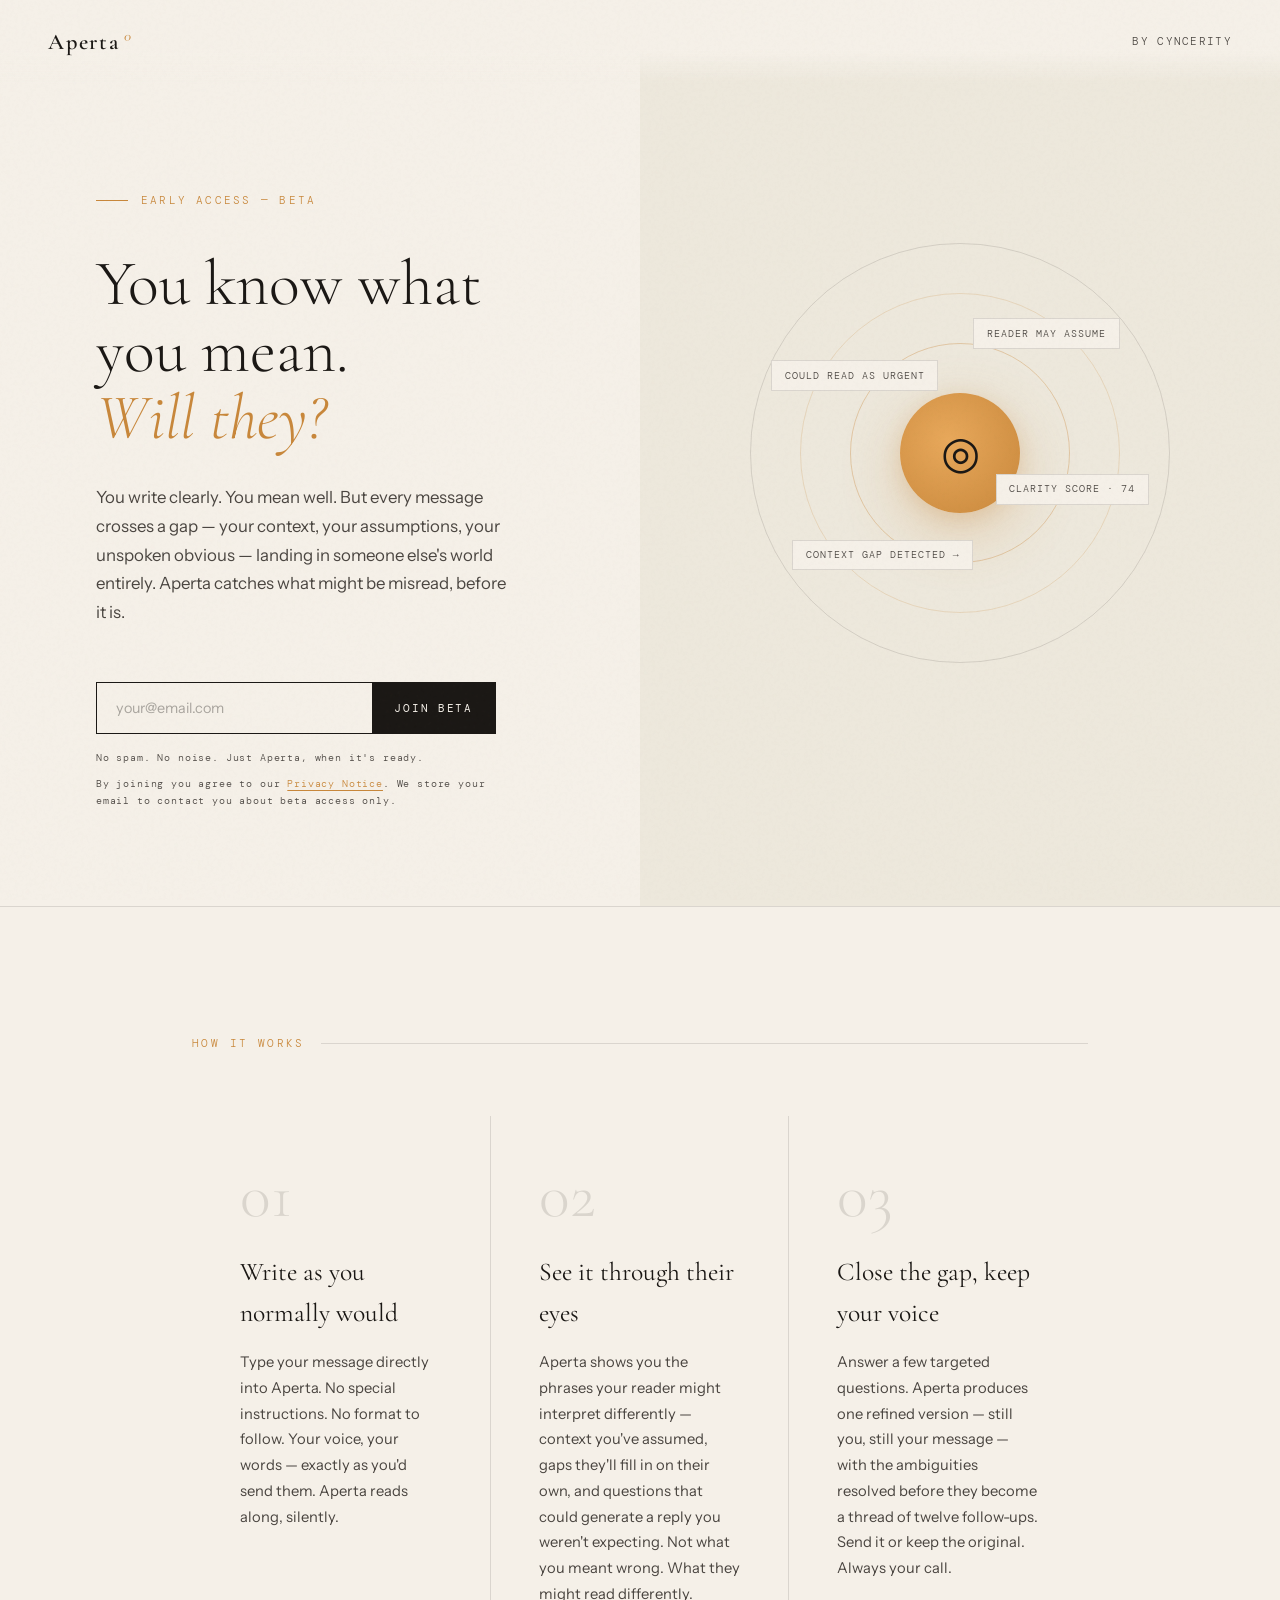
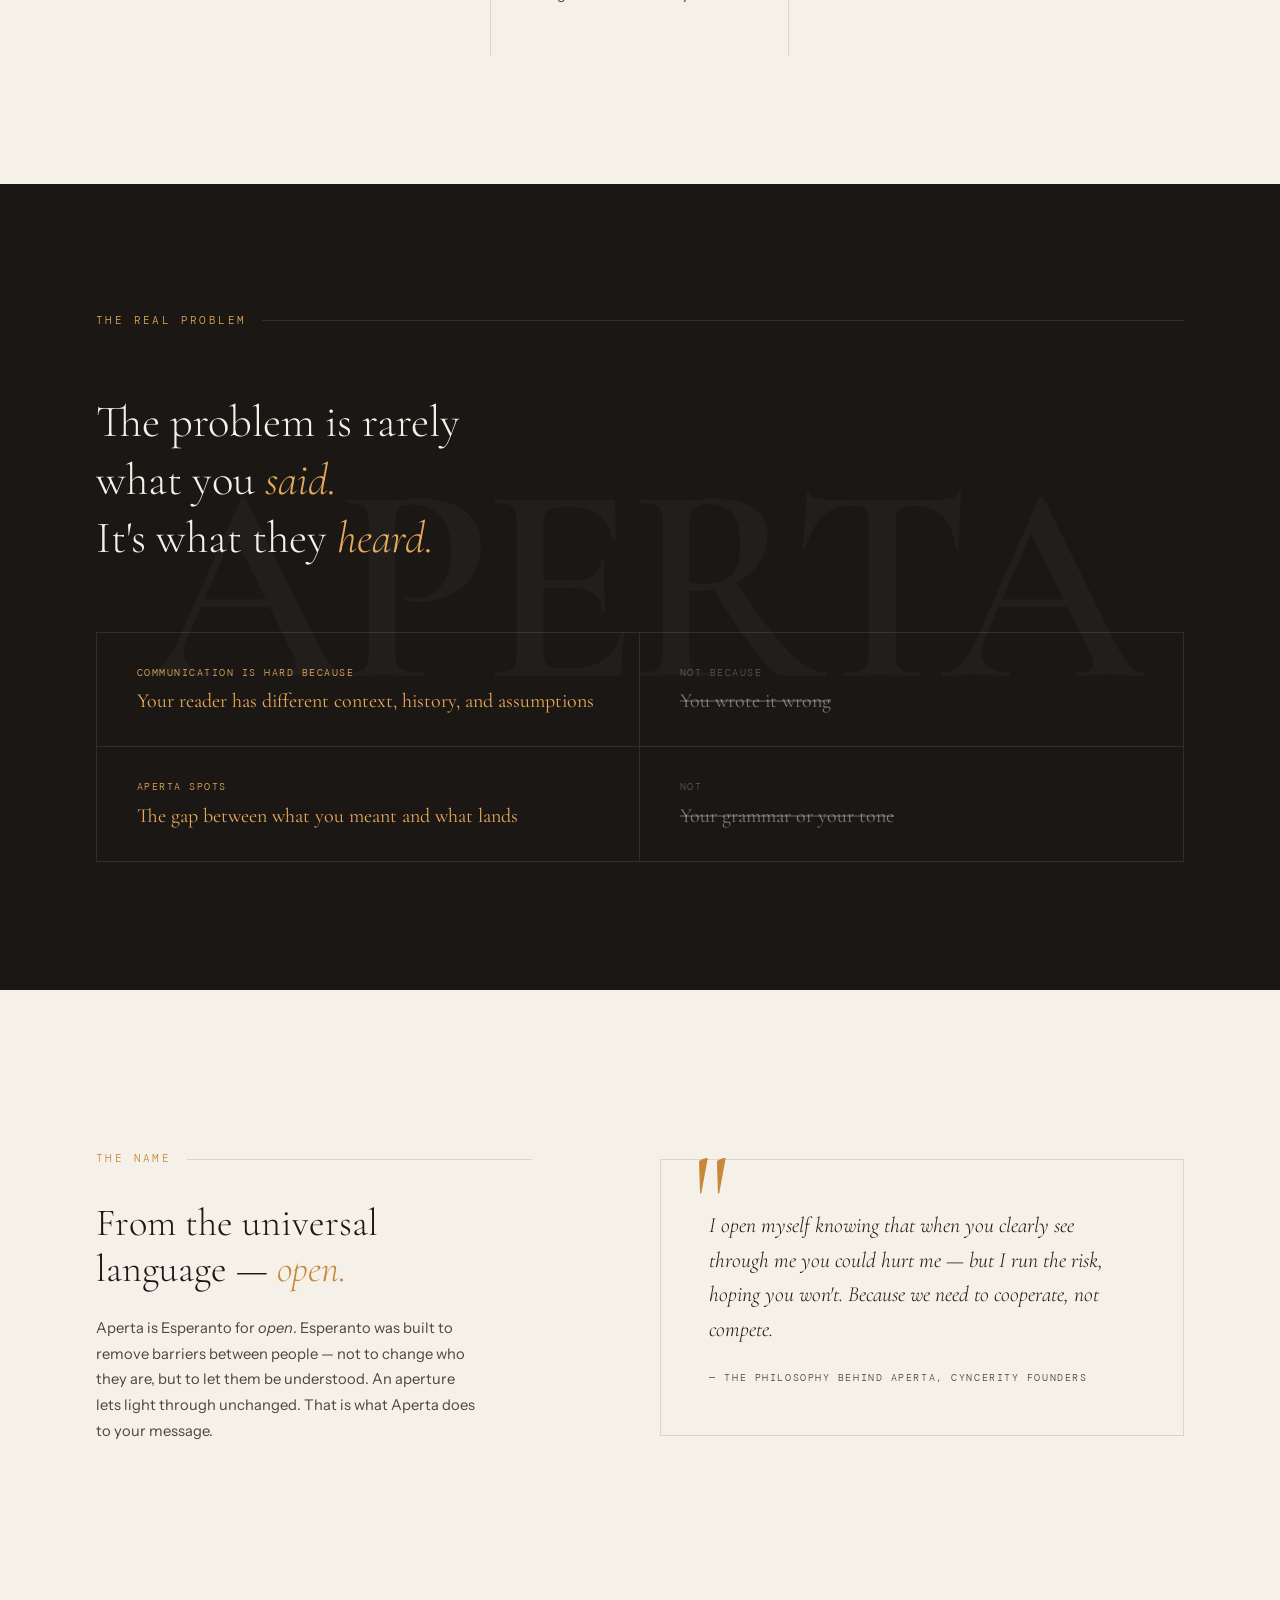
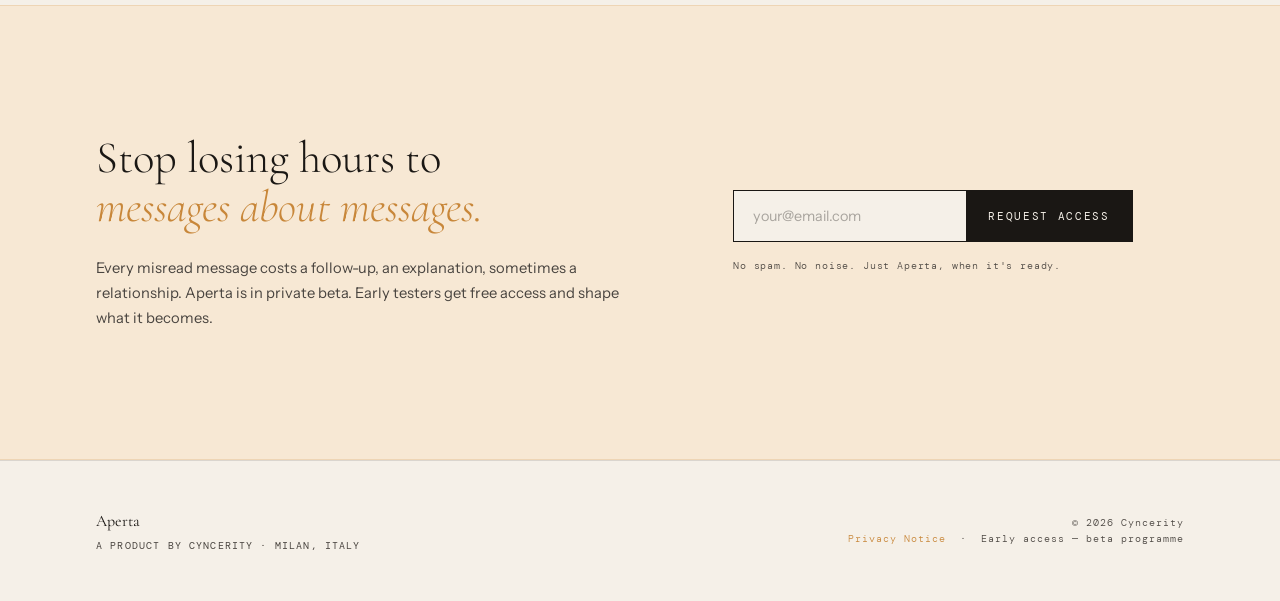
==== commit c6db5729: "Update index.html" ====
--- a/index.html
+++ b/index.html
@@ -829,834 +829,3 @@
   </script>
 </body>
 </html>
-<!DOCTYPE html>
-<html lang="en">
-<head>
-  <meta charset="UTF-8" />
-  <meta name="viewport" content="width=device-width, initial-scale=1.0" />
-  <title>Aperta — Understood, the first time</title>
-  <link rel="preconnect" href="https://fonts.googleapis.com" />
-  <link rel="preconnect" href="https://fonts.gstatic.com" crossorigin />
-  <link href="https://fonts.googleapis.com/css2?family=Cormorant+Garamond:ital,wght@0,300;0,400;0,600;1,300;1,400&family=DM+Mono:wght@300;400&family=Instrument+Sans:wght@300;400;500&display=swap" rel="stylesheet" />
-
-  <style>
-    *, *::before, *::after { box-sizing: border-box; margin: 0; padding: 0; }
-
-    :root {
-      --ink: #1a1714;
-      --ink-faint: #4a4540;
-      --paper: #f5f0e8;
-      --paper-warm: #ede8dc;
-      --amber: #c8873a;
-      --amber-light: #e8a85a;
-      --amber-pale: #f7e8d4;
-      --sage: #7a8c7e;
-      --rule: rgba(26,23,20,0.12);
-    }
-
-    html { scroll-behavior: smooth; }
-
-    body {
-      background-color: var(--paper);
-      color: var(--ink);
-      font-family: 'Instrument Sans', sans-serif;
-      font-weight: 300;
-      line-height: 1.6;
-      overflow-x: hidden;
-    }
-
-    /* ─── NOISE TEXTURE OVERLAY ─── */
-    body::before {
-      content: '';
-      position: fixed;
-      inset: 0;
-      background-image: url("data:image/svg+xml,%3Csvg viewBox='0 0 256 256' xmlns='http://www.w3.org/2000/svg'%3E%3Cfilter id='noise'%3E%3CfeTurbulence type='fractalNoise' baseFrequency='0.9' numOctaves='4' stitchTiles='stitch'/%3E%3C/filter%3E%3Crect width='100%25' height='100%25' filter='url(%23noise)' opacity='0.04'/%3E%3C/svg%3E");
-      pointer-events: none;
-      z-index: 9999;
-      opacity: 0.5;
-    }
-
-    /* ─── NAV ─── */
-    nav {
-      position: fixed;
-      top: 0; left: 0; right: 0;
-      z-index: 100;
-      padding: 1.5rem 3rem;
-      display: flex;
-      justify-content: space-between;
-      align-items: center;
-      background: linear-gradient(to bottom, var(--paper) 60%, transparent);
-    }
-
-    .nav-logo {
-      font-family: 'Cormorant Garamond', serif;
-      font-size: 1.4rem;
-      font-weight: 600;
-      letter-spacing: 0.08em;
-      color: var(--ink);
-      text-decoration: none;
-    }
-
-    .nav-logo span {
-      font-weight: 300;
-      font-style: italic;
-      color: var(--amber);
-      margin-left: 0.15em;
-    }
-
-    .nav-hint {
-      font-family: 'DM Mono', monospace;
-      font-size: 0.68rem;
-      color: var(--ink-faint);
-      letter-spacing: 0.12em;
-      text-transform: uppercase;
-    }
-
-    /* ─── HERO ─── */
-    .hero {
-      min-height: 100vh;
-      display: grid;
-      grid-template-columns: 1fr 1fr;
-      position: relative;
-      overflow: hidden;
-    }
-
-    .hero-left {
-      padding: 12rem 4rem 6rem 6rem;
-      display: flex;
-      flex-direction: column;
-      justify-content: center;
-      position: relative;
-      z-index: 2;
-    }
-
-    .hero-eyebrow {
-      font-family: 'DM Mono', monospace;
-      font-size: 0.7rem;
-      letter-spacing: 0.2em;
-      text-transform: uppercase;
-      color: var(--amber);
-      margin-bottom: 2.5rem;
-      display: flex;
-      align-items: center;
-      gap: 0.8rem;
-    }
-
-    .hero-eyebrow::before {
-      content: '';
-      display: inline-block;
-      width: 2rem;
-      height: 1px;
-      background: var(--amber);
-    }
-
-    h1 {
-      font-family: 'Cormorant Garamond', serif;
-      font-size: clamp(3rem, 5vw, 5.5rem);
-      font-weight: 300;
-      line-height: 1.05;
-      color: var(--ink);
-      margin-bottom: 2rem;
-    }
-
-    h1 em {
-      font-style: italic;
-      color: var(--amber);
-    }
-
-    .hero-sub {
-      font-size: 1.05rem;
-      font-weight: 300;
-      color: var(--ink-faint);
-      line-height: 1.7;
-      max-width: 38ch;
-      margin-bottom: 3.5rem;
-    }
-
-    /* ─── EMAIL FORM ─── */
-    .form-wrapper {
-      display: flex;
-      flex-direction: column;
-      gap: 0;
-      max-width: 400px;
-      position: relative;
-    }
-
-    .form-row {
-      display: flex;
-      border: 1px solid var(--ink);
-      background: var(--paper);
-      overflow: hidden;
-      transition: box-shadow 0.3s ease;
-    }
-
-    .form-row:focus-within {
-      box-shadow: 4px 4px 0 var(--amber);
-    }
-
-    .form-row input[type="email"] {
-      flex: 1;
-      padding: 1rem 1.2rem;
-      font-family: 'Instrument Sans', sans-serif;
-      font-size: 0.9rem;
-      font-weight: 300;
-      background: transparent;
-      border: none;
-      outline: none;
-      color: var(--ink);
-    }
-
-    .form-row input::placeholder {
-      color: rgba(26,23,20,0.35);
-    }
-
-    .form-row button {
-      padding: 1rem 1.4rem;
-      background: var(--ink);
-      color: var(--paper);
-      font-family: 'DM Mono', monospace;
-      font-size: 0.7rem;
-      letter-spacing: 0.15em;
-      text-transform: uppercase;
-      border: none;
-      cursor: pointer;
-      transition: background 0.2s ease;
-      white-space: nowrap;
-    }
-
-    .form-row button:hover { background: var(--amber); }
-
-    .form-note {
-      margin-top: 1rem;
-      font-family: 'DM Mono', monospace;
-      font-size: 0.65rem;
-      color: var(--ink-faint);
-      letter-spacing: 0.08em;
-    }
-
-    .success-msg {
-      display: none;
-      padding: 1rem 1.2rem;
-      border: 1px solid var(--amber);
-      background: var(--amber-pale);
-      font-size: 0.88rem;
-      color: var(--amber);
-      font-style: italic;
-    }
-
-    /* ─── HERO RIGHT — APERTURE ─── */
-    .hero-right {
-      position: relative;
-      display: flex;
-      align-items: center;
-      justify-content: center;
-      overflow: hidden;
-    }
-
-    .aperture-bg {
-      position: absolute;
-      inset: 0;
-      background: var(--paper-warm);
-    }
-
-    .aperture-wrap {
-      position: relative;
-      width: 420px;
-      height: 420px;
-      display: flex;
-      align-items: center;
-      justify-content: center;
-    }
-
-    .aperture-ring {
-      position: absolute;
-      border-radius: 50%;
-      border: 1px solid var(--rule);
-      animation: breathe 6s ease-in-out infinite;
-    }
-
-    .aperture-ring:nth-child(1) { width: 420px; height: 420px; animation-delay: 0s; }
-    .aperture-ring:nth-child(2) { width: 320px; height: 320px; animation-delay: 0.5s; border-color: rgba(200,135,58,0.2); }
-    .aperture-ring:nth-child(3) { width: 220px; height: 220px; animation-delay: 1s; border-color: rgba(200,135,58,0.35); }
-
-    @keyframes breathe {
-      0%, 100% { transform: scale(1); opacity: 1; }
-      50% { transform: scale(1.04); opacity: 0.7; }
-    }
-
-    .aperture-center {
-      width: 120px;
-      height: 120px;
-      border-radius: 50%;
-      background: radial-gradient(circle at 40% 40%, var(--amber-light), var(--amber));
-      display: flex;
-      align-items: center;
-      justify-content: center;
-      box-shadow: 0 20px 60px rgba(200,135,58,0.3), 0 4px 20px rgba(200,135,58,0.2);
-      animation: pulse-glow 4s ease-in-out infinite;
-    }
-
-    @keyframes pulse-glow {
-      0%, 100% { box-shadow: 0 20px 60px rgba(200,135,58,0.3), 0 4px 20px rgba(200,135,58,0.2); }
-      50% { box-shadow: 0 30px 80px rgba(200,135,58,0.5), 0 8px 30px rgba(200,135,58,0.3); }
-    }
-
-    .aperture-icon {
-      font-size: 2.8rem;
-      user-select: none;
-    }
-
-    .floating-tag {
-      position: absolute;
-      font-family: 'DM Mono', monospace;
-      font-size: 0.62rem;
-      letter-spacing: 0.1em;
-      text-transform: uppercase;
-      color: var(--ink-faint);
-      background: var(--paper);
-      border: 1px solid var(--rule);
-      padding: 0.4rem 0.8rem;
-      animation: float 5s ease-in-out infinite;
-    }
-
-    .floating-tag:nth-child(5) { top: 18%; right: 12%; animation-delay: 0s; }
-    .floating-tag:nth-child(6) { top: 55%; right: 5%; animation-delay: 1.2s; }
-    .floating-tag:nth-child(7) { bottom: 22%; left: 10%; animation-delay: 0.8s; }
-    .floating-tag:nth-child(8) { top: 28%; left: 5%; animation-delay: 2s; }
-
-    @keyframes float {
-      0%, 100% { transform: translateY(0); }
-      50% { transform: translateY(-8px); }
-    }
-
-    /* ─── DIVIDER ─── */
-    .rule-section {
-      padding: 0 6rem;
-      border-top: 1px solid var(--rule);
-    }
-
-    /* ─── HOW IT WORKS ─── */
-    .how {
-      padding: 8rem 6rem;
-    }
-
-    .section-label {
-      font-family: 'DM Mono', monospace;
-      font-size: 0.68rem;
-      letter-spacing: 0.22em;
-      text-transform: uppercase;
-      color: var(--amber);
-      margin-bottom: 4rem;
-      display: flex;
-      align-items: center;
-      gap: 1rem;
-    }
-
-    .section-label::after {
-      content: '';
-      flex: 1;
-      height: 1px;
-      background: var(--rule);
-    }
-
-    .how-grid {
-      display: grid;
-      grid-template-columns: repeat(3, 1fr);
-      gap: 0;
-    }
-
-    .how-item {
-      padding: 3rem;
-      border-right: 1px solid var(--rule);
-      position: relative;
-      opacity: 0;
-      transform: translateY(20px);
-      transition: opacity 0.7s ease, transform 0.7s ease;
-    }
-
-    .how-item.visible { opacity: 1; transform: translateY(0); }
-    .how-item:nth-child(2) { transition-delay: 0.15s; }
-    .how-item:nth-child(3) { border-right: none; transition-delay: 0.3s; }
-
-    .how-num {
-      font-family: 'Cormorant Garamond', serif;
-      font-size: 4rem;
-      font-weight: 300;
-      color: var(--rule);
-      line-height: 1;
-      margin-bottom: 1.5rem;
-    }
-
-    .how-title {
-      font-family: 'Cormorant Garamond', serif;
-      font-size: 1.6rem;
-      font-weight: 400;
-      margin-bottom: 1rem;
-      color: var(--ink);
-    }
-
-    .how-body {
-      font-size: 0.92rem;
-      color: var(--ink-faint);
-      line-height: 1.75;
-    }
-
-    /* ─── NOT SECTION ─── */
-    .not-section {
-      padding: 8rem 6rem;
-      background: var(--ink);
-      color: var(--paper);
-      position: relative;
-      overflow: hidden;
-    }
-
-    .not-section::before {
-      content: 'APERTA';
-      position: absolute;
-      font-family: 'Cormorant Garamond', serif;
-      font-size: 22vw;
-      font-weight: 600;
-      color: rgba(255,255,255,0.03);
-      top: 50%;
-      left: 50%;
-      transform: translate(-50%, -50%);
-      white-space: nowrap;
-      letter-spacing: -0.03em;
-      pointer-events: none;
-    }
-
-    .not-section .section-label { color: var(--amber-light); }
-    .not-section .section-label::after { background: rgba(255,255,255,0.1); }
-
-    .not-quote {
-      font-family: 'Cormorant Garamond', serif;
-      font-size: clamp(1.8rem, 3.5vw, 3rem);
-      font-weight: 300;
-      line-height: 1.3;
-      max-width: 36ch;
-      color: var(--paper);
-      margin-bottom: 4rem;
-    }
-
-    .not-quote em {
-      font-style: italic;
-      color: var(--amber-light);
-    }
-
-    .not-list {
-      display: grid;
-      grid-template-columns: repeat(2, 1fr);
-      gap: 0;
-      border: 1px solid rgba(255,255,255,0.1);
-    }
-
-    .not-item {
-      padding: 2rem 2.5rem;
-      border-right: 1px solid rgba(255,255,255,0.1);
-      border-bottom: 1px solid rgba(255,255,255,0.1);
-    }
-
-    .not-item:nth-child(even) { border-right: none; }
-    .not-item:nth-child(3), .not-item:nth-child(4) { border-bottom: none; }
-
-    .not-item-label {
-      font-family: 'DM Mono', monospace;
-      font-size: 0.62rem;
-      letter-spacing: 0.15em;
-      text-transform: uppercase;
-      margin-bottom: 0.5rem;
-    }
-
-    .not-item.is { color: var(--amber-light); }
-    .not-item.is .not-item-label { color: var(--amber-light); }
-    .not-item.not { color: rgba(245,240,232,0.45); }
-    .not-item.not .not-item-label { color: rgba(245,240,232,0.3); }
-    .not-item.not .not-item-text { text-decoration: line-through; text-decoration-color: rgba(245,240,232,0.2); }
-
-    .not-item-text {
-      font-family: 'Cormorant Garamond', serif;
-      font-size: 1.25rem;
-      font-weight: 400;
-      line-height: 1.3;
-    }
-
-    /* ─── PHILOSOPHY ─── */
-    .philosophy {
-      padding: 10rem 6rem;
-      display: grid;
-      grid-template-columns: 1fr 1.2fr;
-      gap: 8rem;
-      align-items: center;
-    }
-
-    .phil-left .section-label { margin-bottom: 2rem; }
-
-    .phil-heading {
-      font-family: 'Cormorant Garamond', serif;
-      font-size: clamp(2rem, 3vw, 3.2rem);
-      font-weight: 300;
-      line-height: 1.2;
-      color: var(--ink);
-    }
-
-    .phil-heading em { font-style: italic; color: var(--amber); }
-
-    .phil-right {
-      padding: 3rem;
-      border: 1px solid var(--rule);
-      position: relative;
-    }
-
-    .phil-right::before {
-      content: '"';
-      position: absolute;
-      top: -1.5rem;
-      left: 2rem;
-      font-family: 'Cormorant Garamond', serif;
-      font-size: 8rem;
-      color: var(--amber);
-      line-height: 1;
-    }
-
-    .phil-quote {
-      font-family: 'Cormorant Garamond', serif;
-      font-size: 1.35rem;
-      font-weight: 300;
-      font-style: italic;
-      line-height: 1.6;
-      color: var(--ink);
-      margin-bottom: 1.5rem;
-    }
-
-    .phil-attr {
-      font-family: 'DM Mono', monospace;
-      font-size: 0.65rem;
-      letter-spacing: 0.15em;
-      text-transform: uppercase;
-      color: var(--ink-faint);
-    }
-
-    /* ─── SECOND CTA ─── */
-    .cta-section {
-      padding: 8rem 6rem;
-      background: var(--amber-pale);
-      border-top: 1px solid rgba(200,135,58,0.2);
-      border-bottom: 1px solid rgba(200,135,58,0.2);
-      display: grid;
-      grid-template-columns: 1.2fr 1fr;
-      gap: 6rem;
-      align-items: center;
-    }
-
-    .cta-heading {
-      font-family: 'Cormorant Garamond', serif;
-      font-size: clamp(2.2rem, 3.5vw, 3.8rem);
-      font-weight: 300;
-      line-height: 1.1;
-      color: var(--ink);
-    }
-
-    .cta-heading em { font-style: italic; color: var(--amber); }
-
-    .cta-sub {
-      margin-top: 1.5rem;
-      font-size: 0.92rem;
-      color: var(--ink-faint);
-      line-height: 1.7;
-    }
-
-    /* ─── FOOTER ─── */
-    footer {
-      padding: 3rem 6rem;
-      border-top: 1px solid var(--rule);
-      display: flex;
-      justify-content: space-between;
-      align-items: center;
-    }
-
-    .footer-brand {
-      font-family: 'Cormorant Garamond', serif;
-      font-size: 1rem;
-      font-weight: 400;
-    }
-
-    .footer-brand small {
-      display: block;
-      font-family: 'DM Mono', monospace;
-      font-size: 0.6rem;
-      letter-spacing: 0.12em;
-      text-transform: uppercase;
-      color: var(--ink-faint);
-      margin-top: 0.2rem;
-    }
-
-    .footer-note {
-      font-family: 'DM Mono', monospace;
-      font-size: 0.62rem;
-      color: var(--ink-faint);
-      letter-spacing: 0.1em;
-      text-align: right;
-    }
-
-    /* ─── ENTRANCE ANIMATION ─── */
-    .fade-up {
-      opacity: 0;
-      transform: translateY(28px);
-      animation: fadeUp 0.9s cubic-bezier(0.22, 1, 0.36, 1) forwards;
-    }
-
-    .fade-up:nth-child(1) { animation-delay: 0.1s; }
-    .fade-up:nth-child(2) { animation-delay: 0.25s; }
-    .fade-up:nth-child(3) { animation-delay: 0.4s; }
-    .fade-up:nth-child(4) { animation-delay: 0.55s; }
-
-    @keyframes fadeUp {
-      to { opacity: 1; transform: translateY(0); }
-    }
-
-    /* ─── RESPONSIVE ─── */
-    @media (max-width: 900px) {
-      nav { padding: 1.2rem 2rem; }
-      .hero { grid-template-columns: 1fr; min-height: auto; }
-      .hero-left { padding: 9rem 2rem 4rem; }
-      .hero-right { height: 50vw; min-height: 280px; }
-      .aperture-wrap { width: 260px; height: 260px; }
-      .aperture-ring:nth-child(1) { width: 260px; height: 260px; }
-      .aperture-ring:nth-child(2) { width: 190px; height: 190px; }
-      .aperture-ring:nth-child(3) { width: 130px; height: 130px; }
-      .aperture-center { width: 80px; height: 80px; }
-      .aperture-icon { font-size: 1.8rem; }
-      .floating-tag { display: none; }
-      .how { padding: 5rem 2rem; }
-      .how-grid { grid-template-columns: 1fr; }
-      .how-item { border-right: none; border-bottom: 1px solid var(--rule); padding: 2.5rem 0; }
-      .how-item:last-child { border-bottom: none; }
-      .rule-section { padding: 0 2rem; }
-      .not-section { padding: 5rem 2rem; }
-      .not-list { grid-template-columns: 1fr; }
-      .not-item { border-right: none; }
-      .not-item:nth-child(3) { border-bottom: 1px solid rgba(255,255,255,0.1); }
-      .philosophy { padding: 5rem 2rem; grid-template-columns: 1fr; gap: 3rem; }
-      .cta-section { padding: 5rem 2rem; grid-template-columns: 1fr; gap: 3rem; }
-      footer { padding: 2.5rem 2rem; flex-direction: column; gap: 1.5rem; text-align: center; }
-      .footer-note { text-align: center; }
-    }
-  </style>
-</head>
-<body>
-
-  <!-- NAV -->
-  <nav>
-    <a href="#" class="nav-logo">Aperta<span>°</span></a>
-    <span class="nav-hint">by Cyncerity</span>
-  </nav>
-
-  <!-- HERO -->
-  <section class="hero">
-    <div class="hero-left">
-      <div class="hero-eyebrow fade-up">Early access — beta</div>
-
-      <h1 class="fade-up">
-        You know what<br/>you mean.<br/><em>Will they?</em>
-      </h1>
-
-      <p class="hero-sub fade-up">
-        You write clearly. You mean well. But every message crosses a gap —
-        your context, your assumptions, your unspoken obvious — landing in someone
-        else's world entirely. Aperta catches what might be misread, before it is.
-      </p>
-
-      <div class="form-wrapper fade-up">
-        <div class="form-row">
-          <input type="email" id="email-hero" placeholder="your@email.com" autocomplete="email" />
-          <button onclick="handleSubmit('email-hero', 'success-hero')">Join beta</button>
-        </div>
-        <div class="success-msg" id="success-hero">
-          You're on the list. We'll be in touch when your spot opens.
-        </div>
-        <p class="form-note">No spam. No noise. Just Aperta, when it's ready.</p>
-        <p class="form-note" style="margin-top:0.6rem;">By joining you agree to our <a href="privacy.html" style="color:var(--amber); text-underline-offset:3px;">Privacy Notice</a>. We store your email to contact you about beta access only.</p>
-      </div>
-    </div>
-
-    <div class="hero-right">
-      <div class="aperture-bg"></div>
-      <div class="aperture-wrap">
-        <div class="aperture-ring"></div>
-        <div class="aperture-ring"></div>
-        <div class="aperture-ring"></div>
-        <div class="aperture-center">
-          <span class="aperture-icon">◎</span>
-        </div>
-        <div class="floating-tag">reader may assume</div>
-        <div class="floating-tag">clarity score · 74</div>
-        <div class="floating-tag">context gap detected →</div>
-        <div class="floating-tag">could read as urgent</div>
-      </div>
-    </div>
-  </section>
-
-  <!-- HOW IT WORKS -->
-  <div class="rule-section">
-    <section class="how">
-      <div class="section-label">How it works</div>
-      <div class="how-grid">
-        <div class="how-item">
-          <div class="how-num">01</div>
-          <div class="how-title">Write as you normally would</div>
-          <p class="how-body">Type your message directly into Aperta. No special instructions. No format to follow. Your voice, your words — exactly as you'd send them. Aperta reads along, silently.</p>
-        </div>
-        <div class="how-item">
-          <div class="how-num">02</div>
-          <div class="how-title">See it through their eyes</div>
-          <p class="how-body">Aperta shows you the phrases your reader might interpret differently — context you've assumed, gaps they'll fill in on their own, and questions that could generate a reply you weren't expecting. Not what you meant wrong. What they might read differently.</p>
-        </div>
-        <div class="how-item">
-          <div class="how-num">03</div>
-          <div class="how-title">Close the gap, keep your voice</div>
-          <p class="how-body">Answer a few targeted questions. Aperta produces one refined version — still you, still your message — with the ambiguities resolved before they become a thread of twelve follow-ups. Send it or keep the original. Always your call.</p>
-        </div>
-      </div>
-    </section>
-  </div>
-
-  <!-- NOT SECTION -->
-  <section class="not-section">
-    <div class="section-label">The real problem</div>
-    <p class="not-quote">
-      The problem is rarely<br/>
-      what you <em>said.</em><br/>
-      It's what they <em>heard.</em>
-    </p>
-    <div class="not-list">
-      <div class="not-item is">
-        <div class="not-item-label">Communication is hard because</div>
-        <div class="not-item-text">Your reader has different context, history, and assumptions</div>
-      </div>
-      <div class="not-item not">
-        <div class="not-item-label">Not because</div>
-        <div class="not-item-text">You wrote it wrong</div>
-      </div>
-      <div class="not-item is">
-        <div class="not-item-label">Aperta spots</div>
-        <div class="not-item-text">The gap between what you meant and what lands</div>
-      </div>
-      <div class="not-item not">
-        <div class="not-item-label">Not</div>
-        <div class="not-item-text">Your grammar or your tone</div>
-      </div>
-    </div>
-  </section>
-
-  <!-- PHILOSOPHY -->
-  <section class="philosophy">
-    <div class="phil-left">
-      <div class="section-label">The name</div>
-      <h2 class="phil-heading">
-        From the universal<br/>language — <em>open.</em>
-      </h2>
-      <p style="margin-top:1.5rem; font-size:0.92rem; color:var(--ink-faint); line-height:1.75; max-width:38ch;">
-        Aperta is Esperanto for <em>open</em>. Esperanto was built to remove barriers between people — not to change who they are, but to let them be understood. An aperture lets light through unchanged. That is what Aperta does to your message.
-      </p>
-    </div>
-    <div class="phil-right">
-      <blockquote class="phil-quote">
-        I open myself knowing that when you clearly see through me you could hurt me —
-        but I run the risk, hoping you won't.
-        Because we need to cooperate, not compete.
-      </blockquote>
-      <div class="phil-attr">— The philosophy behind Aperta, Cyncerity founders</div>
-    </div>
-  </section>
-
-  <!-- SECOND CTA -->
-  <section class="cta-section">
-    <div>
-      <h2 class="cta-heading">Stop losing hours to<br/><em>messages about messages.</em></h2>
-      <p class="cta-sub">
-        Every misread message costs a follow-up, an explanation, sometimes a relationship.
-        Aperta is in private beta. Early testers get free access and shape what it becomes.
-      </p>
-    </div>
-    <div>
-      <div class="form-wrapper">
-        <div class="form-row">
-          <input type="email" id="email-cta" placeholder="your@email.com" autocomplete="email" />
-          <button onclick="handleSubmit('email-cta', 'success-cta')">Request access</button>
-        </div>
-        <div class="success-msg" id="success-cta">
-          You're on the list. We'll be in touch when your spot opens.
-        </div>
-        <p class="form-note">No spam. No noise. Just Aperta, when it's ready.</p>
-      </div>
-    </div>
-  </section>
-
-  <!-- FOOTER -->
-  <footer>
-    <div class="footer-brand">
-      Aperta
-      <small>A product by Cyncerity · Milan, Italy</small>
-    </div>
-    <div class="footer-note">
-      © 2026 Cyncerity<br/>
-      <a href="privacy.html" style="color:var(--amber); text-decoration:none; font-family:'DM Mono',monospace; font-size:0.62rem; letter-spacing:0.1em;">Privacy Notice</a>
-      &nbsp;·&nbsp; Early access — beta programme
-    </div>
-  </footer>
-
-  <script>
-    // ── EMAIL SUBMIT (stores to localStorage as fallback; swap for your backend)
-    async function handleSubmit(inputId, successId) {
-      const input = document.getElementById(inputId);
-      const success = document.getElementById(successId);
-      const email = input.value.trim();
-
-      if (!email || !/^[^\s@]+@[^\s@]+\.[^\s@]+$/.test(email)) {
-        input.style.outline = '2px solid #c8873a';
-        input.focus();
-        setTimeout(() => input.style.outline = '', 1500);
-        return;
-      }
-
-    try {
-      const res = await fetch('https://formspree.io/f/xvzwkvnd', {
-        method: 'POST',
-        headers: { 'Content-Type': 'application/json', 'Accept': 'application/json' },
-        body: JSON.stringify({ email })
-      });
-      if (res.ok) {
-        input.closest('.form-row').style.display = 'none';
-        success.style.display = 'block';
-      } else {
-        alert('Something went wrong — please try again.');
-      }
-    } catch {
-      alert('Connection error — please try again.');
-    }
-  }
-
-    // Allow Enter key to submit
-    document.querySelectorAll('input[type="email"]').forEach(input => {
-      input.addEventListener('keydown', e => {
-        if (e.key === 'Enter') {
-          const btn = input.closest('.form-row').querySelector('button');
-          btn.click();
-        }
-      });
-    });
-
-    // ── Intersection observer for scroll reveals
-    const observer = new IntersectionObserver(entries => {
-      entries.forEach(entry => {
-        if (entry.isIntersecting) {
-          entry.target.classList.add('visible');
-          observer.unobserve(entry.target);
-        }
-      });
-    }, { threshold: 0.15 });
-
-    document.querySelectorAll('.how-item').forEach(el => observer.observe(el));
-  </script>
-</body>
-</html>
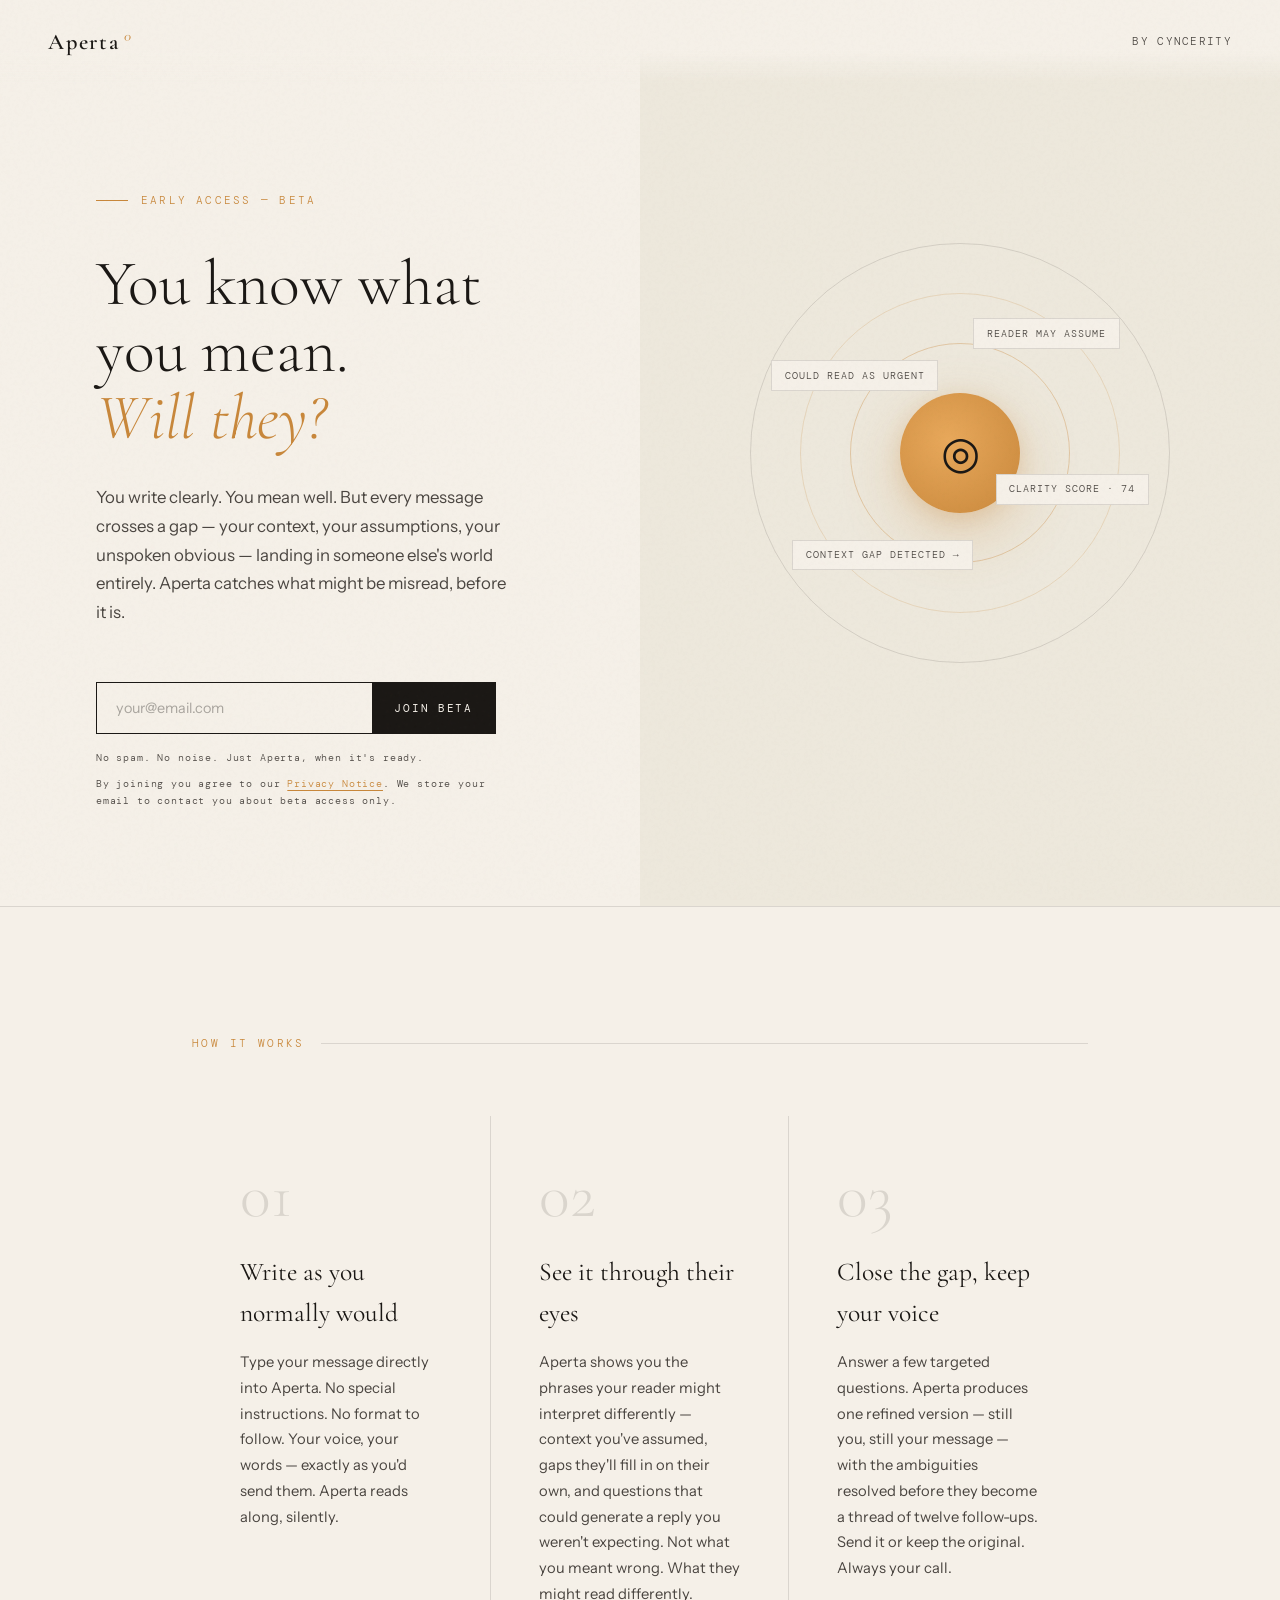
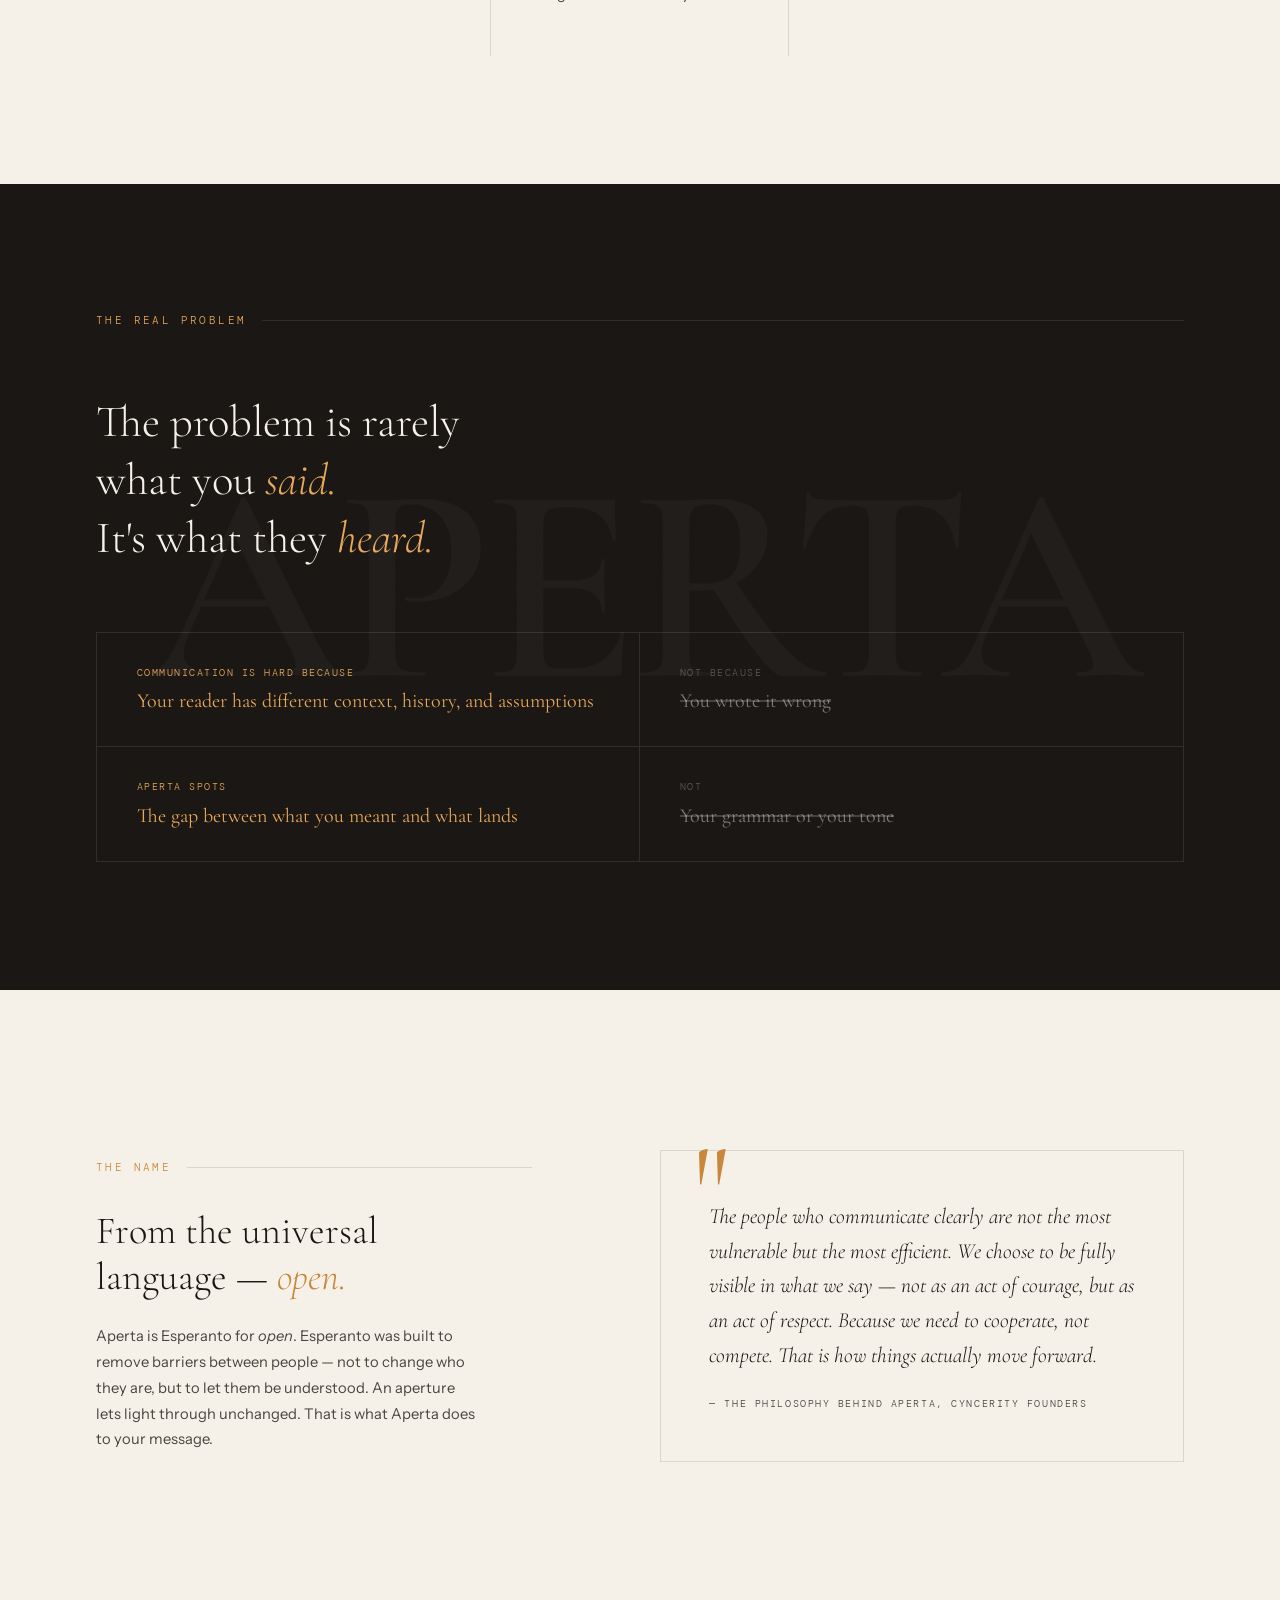
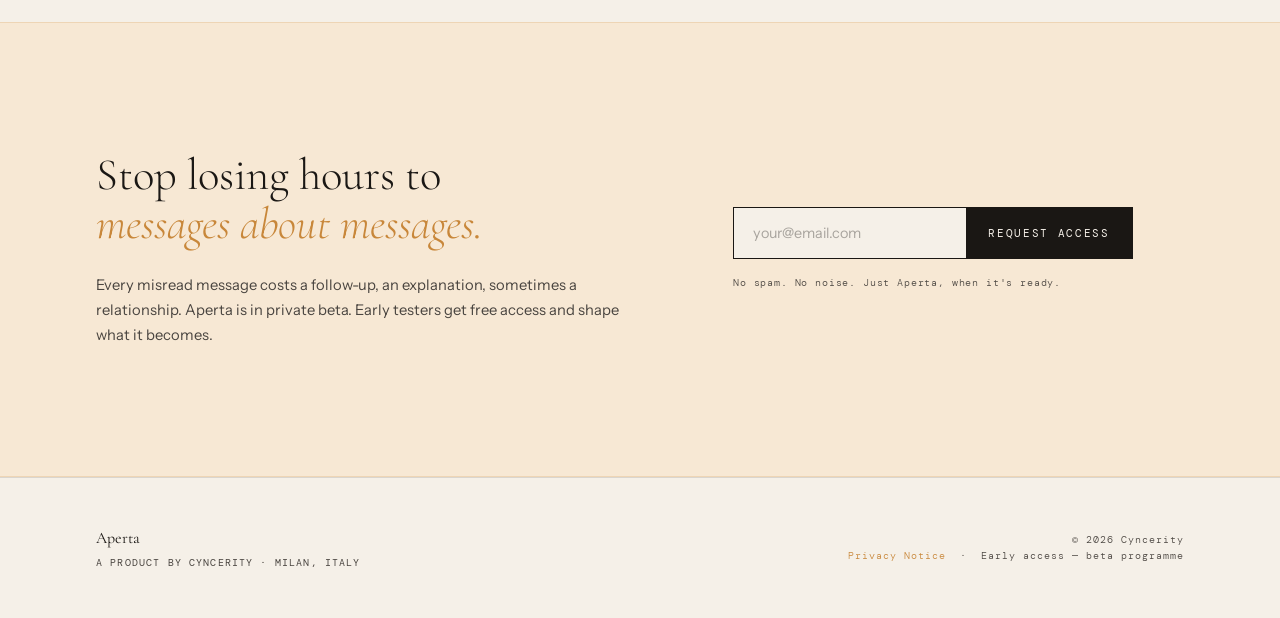
==== commit 237cf32e: "Update index.html" ====
--- a/index.html
+++ b/index.html
@@ -730,9 +730,10 @@
     </div>
     <div class="phil-right">
       <blockquote class="phil-quote">
-        I open myself knowing that when you clearly see through me you could hurt me —
-        but I run the risk, hoping you won't.
+        The people who communicate clearly are not the most vulnerable but the most efficient. 
+        We choose to be fully visible in what we say — not as an act of courage, but as an act of respect. 
         Because we need to cooperate, not compete.
+        That is how things actually move forward.
       </blockquote>
       <div class="phil-attr">— The philosophy behind Aperta, Cyncerity founders</div>
     </div>
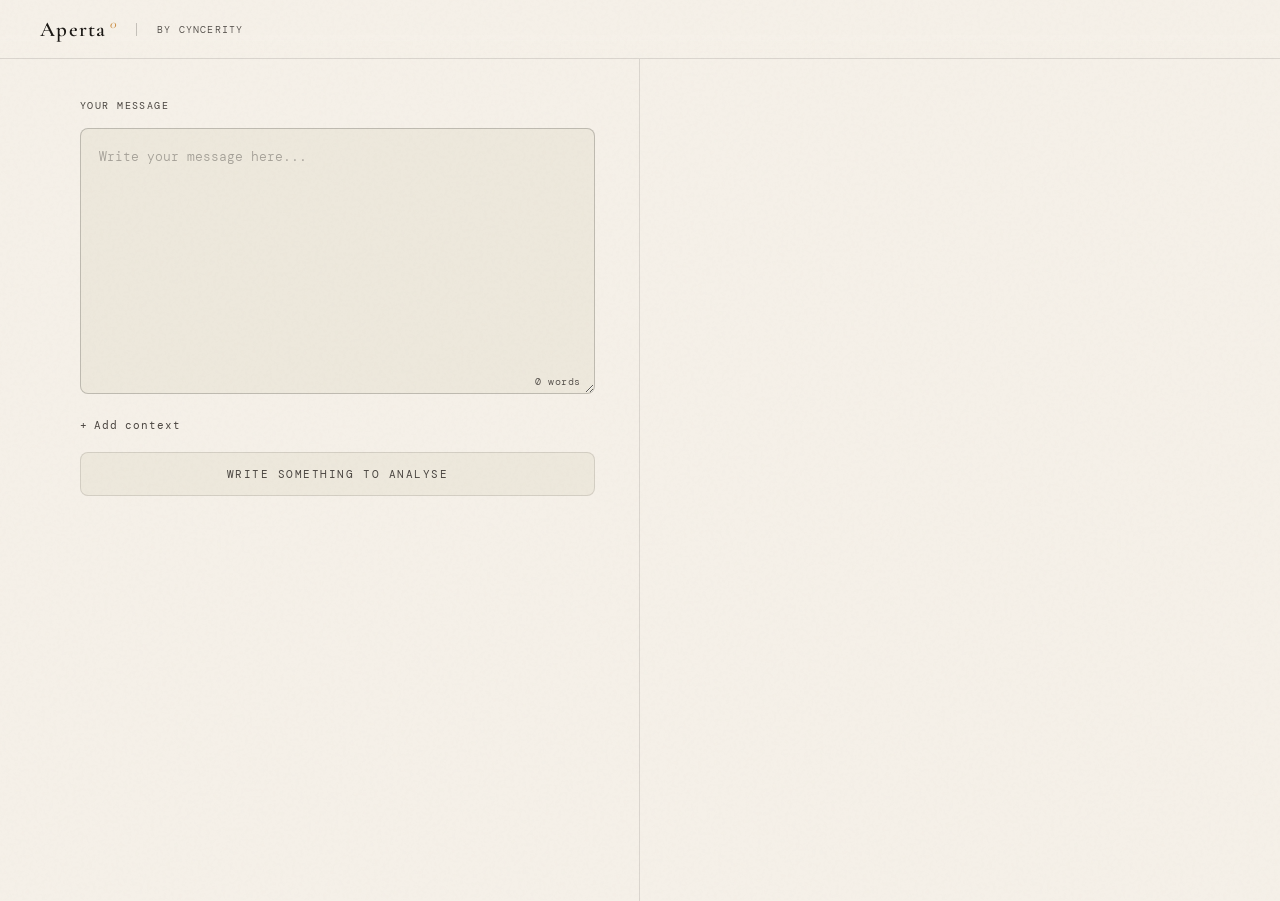
==== commit 2420f092: "v1.02" ====
--- a/index.html
+++ b/index.html
@@ -3,830 +3,170 @@
 <head>
   <meta charset="UTF-8" />
   <meta name="viewport" content="width=device-width, initial-scale=1.0" />
-  <title>Aperta — Understood, the first time</title>
+  <title>Aperta — Say what you mean</title>
   <link rel="preconnect" href="https://fonts.googleapis.com" />
   <link rel="preconnect" href="https://fonts.gstatic.com" crossorigin />
   <link href="https://fonts.googleapis.com/css2?family=Cormorant+Garamond:ital,wght@0,300;0,400;0,600;1,300;1,400&family=DM+Mono:wght@300;400&family=Instrument+Sans:wght@300;400;500&display=swap" rel="stylesheet" />
-
-  <style>
-    *, *::before, *::after { box-sizing: border-box; margin: 0; padding: 0; }
-
-    :root {
-      --ink: #1a1714;
-      --ink-faint: #4a4540;
-      --paper: #f5f0e8;
-      --paper-warm: #ede8dc;
-      --amber: #c8873a;
-      --amber-light: #e8a85a;
-      --amber-pale: #f7e8d4;
-      --sage: #7a8c7e;
-      --rule: rgba(26,23,20,0.12);
-    }
-
-    html { scroll-behavior: smooth; }
-
-    body {
-      background-color: var(--paper);
-      color: var(--ink);
-      font-family: 'Instrument Sans', sans-serif;
-      font-weight: 300;
-      line-height: 1.6;
-      overflow-x: hidden;
-    }
-
-    /* -─ NOISE TEXTURE OVERLAY -─ */
-    body::before {
-      content: '';
-      position: fixed;
-      inset: 0;
-      background-image: url("data:image/svg+xml,%3Csvg viewBox='0 0 256 256' xmlns='http://www.w3.org/2000/svg'%3E%3Cfilter id='noise'%3E%3CfeTurbulence type='fractalNoise' baseFrequency='0.9' numOctaves='4' stitchTiles='stitch'/%3E%3C/filter%3E%3Crect width='100%25' height='100%25' filter='url(%23noise)' opacity='0.04'/%3E%3C/svg%3E");
-      pointer-events: none;
-      z-index: 9999;
-      opacity: 0.5;
-    }
-
-    /* -─ NAV -─ */
-    nav {
-      position: fixed;
-      top: 0; left: 0; right: 0;
-      z-index: 100;
-      padding: 1.5rem 3rem;
-      display: flex;
-      justify-content: space-between;
-      align-items: center;
-      background: linear-gradient(to bottom, var(--paper) 60%, transparent);
-    }
-
-    .nav-logo {
-      font-family: 'Cormorant Garamond', serif;
-      font-size: 1.4rem;
-      font-weight: 600;
-      letter-spacing: 0.08em;
-      color: var(--ink);
-      text-decoration: none;
-    }
-
-    .nav-logo span {
-      font-weight: 300;
-      font-style: italic;
-      color: var(--amber);
-      margin-left: 0.15em;
-    }
-
-    .nav-hint {
-      font-family: 'DM Mono', monospace;
-      font-size: 0.68rem;
-      color: var(--ink-faint);
-      letter-spacing: 0.12em;
-      text-transform: uppercase;
-    }
-
-    /* -─ HERO -─ */
-    .hero {
-      min-height: 100vh;
-      display: grid;
-      grid-template-columns: 1fr 1fr;
-      position: relative;
-      overflow: hidden;
-    }
-
-    .hero-left {
-      padding: 12rem 4rem 6rem 6rem;
-      display: flex;
-      flex-direction: column;
-      justify-content: center;
-      position: relative;
-      z-index: 2;
-    }
-
-    .hero-eyebrow {
-      font-family: 'DM Mono', monospace;
-      font-size: 0.7rem;
-      letter-spacing: 0.2em;
-      text-transform: uppercase;
-      color: var(--amber);
-      margin-bottom: 2.5rem;
-      display: flex;
-      align-items: center;
-      gap: 0.8rem;
-    }
-
-    .hero-eyebrow::before {
-      content: '';
-      display: inline-block;
-      width: 2rem;
-      height: 1px;
-      background: var(--amber);
-    }
-
-    h1 {
-      font-family: 'Cormorant Garamond', serif;
-      font-size: clamp(3rem, 5vw, 5.5rem);
-      font-weight: 300;
-      line-height: 1.05;
-      color: var(--ink);
-      margin-bottom: 2rem;
-    }
-
-    h1 em {
-      font-style: italic;
-      color: var(--amber);
-    }
-
-    .hero-sub {
-      font-size: 1.05rem;
-      font-weight: 300;
-      color: var(--ink-faint);
-      line-height: 1.7;
-      max-width: 38ch;
-      margin-bottom: 3.5rem;
-    }
-
-    /* -─ EMAIL FORM -─ */
-    .form-wrapper {
-      display: flex;
-      flex-direction: column;
-      gap: 0;
-      max-width: 400px;
-      position: relative;
-    }
-
-    .form-row {
-      display: flex;
-      border: 1px solid var(--ink);
-      background: var(--paper);
-      overflow: hidden;
-      transition: box-shadow 0.3s ease;
-    }
-
-    .form-row:focus-within {
-      box-shadow: 4px 4px 0 var(--amber);
-    }
-
-    .form-row input[type="email"] {
-      flex: 1;
-      padding: 1rem 1.2rem;
-      font-family: 'Instrument Sans', sans-serif;
-      font-size: 0.9rem;
-      font-weight: 300;
-      background: transparent;
-      border: none;
-      outline: none;
-      color: var(--ink);
-    }
-
-    .form-row input::placeholder {
-      color: rgba(26,23,20,0.35);
-    }
-
-    .form-row button {
-      padding: 1rem 1.4rem;
-      background: var(--ink);
-      color: var(--paper);
-      font-family: 'DM Mono', monospace;
-      font-size: 0.7rem;
-      letter-spacing: 0.15em;
-      text-transform: uppercase;
-      border: none;
-      cursor: pointer;
-      transition: background 0.2s ease;
-      white-space: nowrap;
-    }
-
-    .form-row button:hover { background: var(--amber); }
-
-    .form-note {
-      margin-top: 1rem;
-      font-family: 'DM Mono', monospace;
-      font-size: 0.65rem;
-      color: var(--ink-faint);
-      letter-spacing: 0.08em;
-    }
-
-    .success-msg {
-      display: none;
-      padding: 1rem 1.2rem;
-      border: 1px solid var(--amber);
-      background: var(--amber-pale);
-      font-size: 0.88rem;
-      color: var(--amber);
-      font-style: italic;
-    }
-
-    /* -─ HERO RIGHT — APERTURE -─ */
-    .hero-right {
-      position: relative;
-      display: flex;
-      align-items: center;
-      justify-content: center;
-      overflow: hidden;
-    }
-
-    .aperture-bg {
-      position: absolute;
-      inset: 0;
-      background: var(--paper-warm);
-    }
-
-    .aperture-wrap {
-      position: relative;
-      width: 420px;
-      height: 420px;
-      display: flex;
-      align-items: center;
-      justify-content: center;
-    }
-
-    .aperture-ring {
-      position: absolute;
-      border-radius: 50%;
-      border: 1px solid var(--rule);
-      animation: breathe 6s ease-in-out infinite;
-    }
-
-    .aperture-ring:nth-child(1) { width: 420px; height: 420px; animation-delay: 0s; }
-    .aperture-ring:nth-child(2) { width: 320px; height: 320px; animation-delay: 0.5s; border-color: rgba(200,135,58,0.2); }
-    .aperture-ring:nth-child(3) { width: 220px; height: 220px; animation-delay: 1s; border-color: rgba(200,135,58,0.35); }
-
-    @keyframes breathe {
-      0%, 100% { transform: scale(1); opacity: 1; }
-      50% { transform: scale(1.04); opacity: 0.7; }
-    }
-
-    .aperture-center {
-      width: 120px;
-      height: 120px;
-      border-radius: 50%;
-      background: radial-gradient(circle at 40% 40%, var(--amber-light), var(--amber));
-      display: flex;
-      align-items: center;
-      justify-content: center;
-      box-shadow: 0 20px 60px rgba(200,135,58,0.3), 0 4px 20px rgba(200,135,58,0.2);
-      animation: pulse-glow 4s ease-in-out infinite;
-    }
-
-    @keyframes pulse-glow {
-      0%, 100% { box-shadow: 0 20px 60px rgba(200,135,58,0.3), 0 4px 20px rgba(200,135,58,0.2); }
-      50% { box-shadow: 0 30px 80px rgba(200,135,58,0.5), 0 8px 30px rgba(200,135,58,0.3); }
-    }
-
-    .aperture-icon {
-      font-size: 2.8rem;
-      user-select: none;
-    }
-
-    .floating-tag {
-      position: absolute;
-      font-family: 'DM Mono', monospace;
-      font-size: 0.62rem;
-      letter-spacing: 0.1em;
-      text-transform: uppercase;
-      color: var(--ink-faint);
-      background: var(--paper);
-      border: 1px solid var(--rule);
-      padding: 0.4rem 0.8rem;
-      animation: float 5s ease-in-out infinite;
-    }
-
-    .floating-tag:nth-child(5) { top: 18%; right: 12%; animation-delay: 0s; }
-    .floating-tag:nth-child(6) { top: 55%; right: 5%; animation-delay: 1.2s; }
-    .floating-tag:nth-child(7) { bottom: 22%; left: 10%; animation-delay: 0.8s; }
-    .floating-tag:nth-child(8) { top: 28%; left: 5%; animation-delay: 2s; }
-
-    @keyframes float {
-      0%, 100% { transform: translateY(0); }
-      50% { transform: translateY(-8px); }
-    }
-
-    /* -─ DIVIDER -─ */
-    .rule-section {
-      padding: 0 6rem;
-      border-top: 1px solid var(--rule);
-    }
-
-    /* -─ HOW IT WORKS -─ */
-    .how {
-      padding: 8rem 6rem;
-    }
-
-    .section-label {
-      font-family: 'DM Mono', monospace;
-      font-size: 0.68rem;
-      letter-spacing: 0.22em;
-      text-transform: uppercase;
-      color: var(--amber);
-      margin-bottom: 4rem;
-      display: flex;
-      align-items: center;
-      gap: 1rem;
-    }
-
-    .section-label::after {
-      content: '';
-      flex: 1;
-      height: 1px;
-      background: var(--rule);
-    }
-
-    .how-grid {
-      display: grid;
-      grid-template-columns: repeat(3, 1fr);
-      gap: 0;
-    }
-
-    .how-item {
-      padding: 3rem;
-      border-right: 1px solid var(--rule);
-      position: relative;
-      opacity: 0;
-      transform: translateY(20px);
-      transition: opacity 0.7s ease, transform 0.7s ease;
-    }
-
-    .how-item.visible { opacity: 1; transform: translateY(0); }
-    .how-item:nth-child(2) { transition-delay: 0.15s; }
-    .how-item:nth-child(3) { border-right: none; transition-delay: 0.3s; }
-
-    .how-num {
-      font-family: 'Cormorant Garamond', serif;
-      font-size: 4rem;
-      font-weight: 300;
-      color: var(--rule);
-      line-height: 1;
-      margin-bottom: 1.5rem;
-    }
-
-    .how-title {
-      font-family: 'Cormorant Garamond', serif;
-      font-size: 1.6rem;
-      font-weight: 400;
-      margin-bottom: 1rem;
-      color: var(--ink);
-    }
-
-    .how-body {
-      font-size: 0.92rem;
-      color: var(--ink-faint);
-      line-height: 1.75;
-    }
-
-    /* -─ NOT SECTION -─ */
-    .not-section {
-      padding: 8rem 6rem;
-      background: var(--ink);
-      color: var(--paper);
-      position: relative;
-      overflow: hidden;
-    }
-
-    .not-section::before {
-      content: 'APERTA';
-      position: absolute;
-      font-family: 'Cormorant Garamond', serif;
-      font-size: 22vw;
-      font-weight: 600;
-      color: rgba(255,255,255,0.03);
-      top: 50%;
-      left: 50%;
-      transform: translate(-50%, -50%);
-      white-space: nowrap;
-      letter-spacing: -0.03em;
-      pointer-events: none;
-    }
-
-    .not-section .section-label { color: var(--amber-light); }
-    .not-section .section-label::after { background: rgba(255,255,255,0.1); }
-
-    .not-quote {
-      font-family: 'Cormorant Garamond', serif;
-      font-size: clamp(1.8rem, 3.5vw, 3rem);
-      font-weight: 300;
-      line-height: 1.3;
-      max-width: 36ch;
-      color: var(--paper);
-      margin-bottom: 4rem;
-    }
-
-    .not-quote em {
-      font-style: italic;
-      color: var(--amber-light);
-    }
-
-    .not-list {
-      display: grid;
-      grid-template-columns: repeat(2, 1fr);
-      gap: 0;
-      border: 1px solid rgba(255,255,255,0.1);
-    }
-
-    .not-item {
-      padding: 2rem 2.5rem;
-      border-right: 1px solid rgba(255,255,255,0.1);
-      border-bottom: 1px solid rgba(255,255,255,0.1);
-    }
-
-    .not-item:nth-child(even) { border-right: none; }
-    .not-item:nth-child(3), .not-item:nth-child(4) { border-bottom: none; }
-
-    .not-item-label {
-      font-family: 'DM Mono', monospace;
-      font-size: 0.62rem;
-      letter-spacing: 0.15em;
-      text-transform: uppercase;
-      margin-bottom: 0.5rem;
-    }
-
-    .not-item.is { color: var(--amber-light); }
-    .not-item.is .not-item-label { color: var(--amber-light); }
-    .not-item.not { color: rgba(245,240,232,0.45); }
-    .not-item.not .not-item-label { color: rgba(245,240,232,0.3); }
-    .not-item.not .not-item-text { text-decoration: line-through; text-decoration-color: rgba(245,240,232,0.2); }
-
-    .not-item-text {
-      font-family: 'Cormorant Garamond', serif;
-      font-size: 1.25rem;
-      font-weight: 400;
-      line-height: 1.3;
-    }
-
-    /* -─ PHILOSOPHY -─ */
-    .philosophy {
-      padding: 10rem 6rem;
-      display: grid;
-      grid-template-columns: 1fr 1.2fr;
-      gap: 8rem;
-      align-items: center;
-    }
-
-    .phil-left .section-label { margin-bottom: 2rem; }
-
-    .phil-heading {
-      font-family: 'Cormorant Garamond', serif;
-      font-size: clamp(2rem, 3vw, 3.2rem);
-      font-weight: 300;
-      line-height: 1.2;
-      color: var(--ink);
-    }
-
-    .phil-heading em { font-style: italic; color: var(--amber); }
-
-    .phil-right {
-      padding: 3rem;
-      border: 1px solid var(--rule);
-      position: relative;
-    }
-
-    .phil-right::before {
-      content: '"';
-      position: absolute;
-      top: -1.5rem;
-      left: 2rem;
-      font-family: 'Cormorant Garamond', serif;
-      font-size: 8rem;
-      color: var(--amber);
-      line-height: 1;
-    }
-
-    .phil-quote {
-      font-family: 'Cormorant Garamond', serif;
-      font-size: 1.35rem;
-      font-weight: 300;
-      font-style: italic;
-      line-height: 1.6;
-      color: var(--ink);
-      margin-bottom: 1.5rem;
-    }
-
-    .phil-attr {
-      font-family: 'DM Mono', monospace;
-      font-size: 0.65rem;
-      letter-spacing: 0.15em;
-      text-transform: uppercase;
-      color: var(--ink-faint);
-    }
-
-    /* -─ SECOND CTA -─ */
-    .cta-section {
-      padding: 8rem 6rem;
-      background: var(--amber-pale);
-      border-top: 1px solid rgba(200,135,58,0.2);
-      border-bottom: 1px solid rgba(200,135,58,0.2);
-      display: grid;
-      grid-template-columns: 1.2fr 1fr;
-      gap: 6rem;
-      align-items: center;
-    }
-
-    .cta-heading {
-      font-family: 'Cormorant Garamond', serif;
-      font-size: clamp(2.2rem, 3.5vw, 3.8rem);
-      font-weight: 300;
-      line-height: 1.1;
-      color: var(--ink);
-    }
-
-    .cta-heading em { font-style: italic; color: var(--amber); }
-
-    .cta-sub {
-      margin-top: 1.5rem;
-      font-size: 0.92rem;
-      color: var(--ink-faint);
-      line-height: 1.7;
-    }
-
-    /* -─ FOOTER -─ */
-    footer {
-      padding: 3rem 6rem;
-      border-top: 1px solid var(--rule);
-      display: flex;
-      justify-content: space-between;
-      align-items: center;
-    }
-
-    .footer-brand {
-      font-family: 'Cormorant Garamond', serif;
-      font-size: 1rem;
-      font-weight: 400;
-    }
-
-    .footer-brand small {
-      display: block;
-      font-family: 'DM Mono', monospace;
-      font-size: 0.6rem;
-      letter-spacing: 0.12em;
-      text-transform: uppercase;
-      color: var(--ink-faint);
-      margin-top: 0.2rem;
-    }
-
-    .footer-note {
-      font-family: 'DM Mono', monospace;
-      font-size: 0.62rem;
-      color: var(--ink-faint);
-      letter-spacing: 0.1em;
-      text-align: right;
-    }
-
-    /* -─ ENTRANCE ANIMATION -─ */
-    .fade-up {
-      opacity: 0;
-      transform: translateY(28px);
-      animation: fadeUp 0.9s cubic-bezier(0.22, 1, 0.36, 1) forwards;
-    }
-
-    .fade-up:nth-child(1) { animation-delay: 0.1s; }
-    .fade-up:nth-child(2) { animation-delay: 0.25s; }
-    .fade-up:nth-child(3) { animation-delay: 0.4s; }
-    .fade-up:nth-child(4) { animation-delay: 0.55s; }
-
-    @keyframes fadeUp {
-      to { opacity: 1; transform: translateY(0); }
-    }
-
-    /* -─ RESPONSIVE -─ */
-    @media (max-width: 900px) {
-      nav { padding: 1.2rem 2rem; }
-      .hero { grid-template-columns: 1fr; min-height: auto; }
-      .hero-left { padding: 9rem 2rem 4rem; }
-      .hero-right { height: 50vw; min-height: 280px; }
-      .aperture-wrap { width: 260px; height: 260px; }
-      .aperture-ring:nth-child(1) { width: 260px; height: 260px; }
-      .aperture-ring:nth-child(2) { width: 190px; height: 190px; }
-      .aperture-ring:nth-child(3) { width: 130px; height: 130px; }
-      .aperture-center { width: 80px; height: 80px; }
-      .aperture-icon { font-size: 1.8rem; }
-      .floating-tag { display: none; }
-      .how { padding: 5rem 2rem; }
-      .how-grid { grid-template-columns: 1fr; }
-      .how-item { border-right: none; border-bottom: 1px solid var(--rule); padding: 2.5rem 0; }
-      .how-item:last-child { border-bottom: none; }
-      .rule-section { padding: 0 2rem; }
-      .not-section { padding: 5rem 2rem; }
-      .not-list { grid-template-columns: 1fr; }
-      .not-item { border-right: none; }
-      .not-item:nth-child(3) { border-bottom: 1px solid rgba(255,255,255,0.1); }
-      .philosophy { padding: 5rem 2rem; grid-template-columns: 1fr; gap: 3rem; }
-      .cta-section { padding: 5rem 2rem; grid-template-columns: 1fr; gap: 3rem; }
-      footer { padding: 2.5rem 2rem; flex-direction: column; gap: 1.5rem; text-align: center; }
-      .footer-note { text-align: center; }
-    }
-  </style>
+  <link rel="stylesheet" href="style.css" />
 </head>
 <body>
 
-  <!-- NAV -->
-  <nav>
-    <a href="#" class="nav-logo">Aperta<span>°</span></a>
-    <span class="nav-hint">by Cyncerity</span>
-  </nav>
+  <!-- Header -->
+  <header id="header">
+    <div class="header-inner">
+      <div class="logo">Aperta<span class="logo-mark">°</span></div>
+      <div class="tagline">by Cyncerity</div>
+    </div>
+  </header>
 
-  <!-- HERO -->
-  <section class="hero">
-    <div class="hero-left">
-      <div class="hero-eyebrow fade-up">Early access — beta</div>
+  <!-- Main layout: input left, results right -->
+  <main id="main">
 
-      <h1 class="fade-up">
-        You know what<br/>you mean.<br/><em>Will they?</em>
-      </h1>
+    <!-- LEFT: Input panel -->
+    <section id="input-panel">
 
-      <p class="hero-sub fade-up">
-        You write clearly. You mean well. But every message crosses a gap —
-        your context, your assumptions, your unspoken obvious — landing in someone
-        else's world entirely. Aperta catches what might be misread, before it is.
-      </p>
+      <div class="input-label">Your message</div>
 
-      <div class="form-wrapper fade-up">
-        <div class="form-row">
-          <input type="email" id="email-hero" placeholder="your@email.com" autocomplete="email" />
-          <button onclick="handleSubmit('email-hero', 'success-hero')">Join beta</button>
+      <!-- Paste warning popup -->
+      <div id="paste-warning" class="paste-warning hidden">
+        <div class="paste-warning-inner">
+          <span class="paste-warning-icon">◈</span>
+          <span class="paste-warning-text">Typing directly helps Aperta understand you better — it can see how you think as you write</span>
+          <button id="paste-warning-close" class="paste-warning-close" aria-label="Dismiss">✕</button>
         </div>
-        <div class="success-msg" id="success-hero">
-          You're on the list. We'll be in touch when your spot opens.
+      </div>
+
+      <!-- Main textarea -->
+      <div class="textarea-wrap">
+        <textarea
+          id="message-input"
+          class="message-input"
+          placeholder="Write your message here..."
+          spellcheck="true"
+          rows="10"
+        ></textarea>
+        <div id="char-count" class="char-count">0 words</div>
+      </div>
+
+      <!-- Context field -->
+      <div id="context-section">
+        <button id="context-toggle" class="context-toggle">
+          <span id="context-toggle-icon">+</span>
+          Add context
+        </button>
+        <div id="context-field" class="context-field hidden">
+          <div class="context-label">Help me understand better — paste the email, message or page you're responding to</div>
+          <textarea
+            id="context-input"
+            class="context-input"
+            placeholder="Paste email, message, document..."
+            rows="5"
+          ></textarea>
         </div>
-        <p class="form-note">No spam. No noise. Just Aperta, when it's ready.</p>
-        <p class="form-note" style="margin-top:0.6rem;">By joining you agree to our <a href="privacy.html" style="color:var(--amber); text-underline-offset:3px;">Privacy Notice</a>. We store your email to contact you about beta access only.</p>
+      </div>
+
+      <!-- Analyse button -->
+      <div class="action-row">
+        <button id="analyse-btn" class="analyse-btn" disabled>
+          <span id="analyse-btn-text">Write something to analyse</span>
+          <span id="analyse-countdown" class="analyse-countdown hidden"></span>
+        </button>
+        <div id="send-asis" class="send-asis hidden">
+          <button id="copy-original-btn" class="copy-btn">Copy as written</button>
+        </div>
+      </div>
+
+    </section>
+
+    <!-- RIGHT: Results panel -->
+    <section id="results-panel" class="hidden">
+
+      <!-- Loading state -->
+      <div id="results-loading" class="results-loading hidden">
+        <div class="spinner"></div>
+        <div class="loading-text">Aperta is reading between the lines...</div>
+      </div>
+
+      <!-- Analysis results -->
+      <div id="results-content" class="hidden">
+
+        <!-- Clarity score -->
+        <div id="clarity-block" class="clarity-block">
+          <div id="clarity-score" class="clarity-score">0</div>
+          <div class="clarity-label">clarity score</div>
+        </div>
+
+        <!-- Emotion banner -->
+        <div id="emotion-banner" class="emotion-banner">
+          <div id="emotion-primary" class="emotion-primary"></div>
+          <div id="emotion-explain" class="emotion-explain"></div>
+        </div>
+
+        <!-- Needs block -->
+        <div id="needs-block" class="needs-block hidden">
+          <div class="needs-label">What you may actually need</div>
+          <div id="needs-text" class="needs-text"></div>
+        </div>
+
+        <!-- Meta question (conditional) -->
+        <div id="meta-question-block" class="meta-question-block hidden">
+          <div class="meta-question-label">Before we start</div>
+          <div class="meta-question-text">What response are you hoping to get from this message?</div>
+          <textarea id="meta-question-answer" class="meta-question-answer" placeholder="Your answer (optional)..." rows="2"></textarea>
+        </div>
+
+        <!-- Annotated message -->
+        <div class="result-section">
+          <div class="result-section-title">Your message</div>
+          <div id="annotated-message" class="annotated-message"></div>
+          <div class="annotation-hint">Click highlighted words to answer Aperta's questions</div>
+        </div>
+
+        <!-- Refine button — appears after first answer -->
+        <div id="refine-block" class="refine-block hidden">
+          <div id="refine-answers-summary" class="refine-answers-summary"></div>
+          <button id="refine-btn" class="refine-btn">
+            Refine with my answers ◎
+          </button>
+        </div>
+
+        <!-- Rewrite section -->
+        <div id="rewrite-section" class="result-section hidden">
+          <div class="result-section-title">
+            Suggested rewrite
+            <button id="toggle-diff-btn" class="toggle-diff-btn">Show changes</button>
+          </div>
+          <div id="rewrite-clean" class="rewrite-clean"></div>
+          <div id="rewrite-diff" class="rewrite-diff hidden"></div>
+          <div id="change-log" class="change-log hidden"></div>
+          <div class="rewrite-actions">
+            <button id="copy-rewrite-btn" class="copy-btn copy-btn-primary">Copy rewrite</button>
+          </div>
+        </div>
+
+      </div>
+    </section>
+
+  </main>
+
+  <!-- Anchored popup for coaching questions -->
+  <div id="coaching-popup" class="coaching-popup hidden">
+    <div class="coaching-popup-inner">
+      <div id="coaching-phrase" class="coaching-phrase"></div>
+      <div id="coaching-question" class="coaching-question"></div>
+      <div id="coaching-reason" class="coaching-reason"></div>
+      <textarea id="coaching-answer" class="coaching-answer" placeholder="Your answer..." rows="3"></textarea>
+      <div class="coaching-popup-actions">
+        <button id="coaching-cancel" class="coaching-cancel">Cancel</button>
+        <button id="coaching-apply" class="coaching-apply">Apply ◈</button>
       </div>
     </div>
-
-    <div class="hero-right">
-      <div class="aperture-bg"></div>
-      <div class="aperture-wrap">
-        <div class="aperture-ring"></div>
-        <div class="aperture-ring"></div>
-        <div class="aperture-ring"></div>
-        <div class="aperture-center">
-          <span class="aperture-icon">◎</span>
-        </div>
-        <div class="floating-tag">reader may assume</div>
-        <div class="floating-tag">clarity score · 74</div>
-        <div class="floating-tag">context gap detected →</div>
-        <div class="floating-tag">could read as urgent</div>
-      </div>
-    </div>
-  </section>
-
-  <!-- HOW IT WORKS -->
-  <div class="rule-section">
-    <section class="how">
-      <div class="section-label">How it works</div>
-      <div class="how-grid">
-        <div class="how-item">
-          <div class="how-num">01</div>
-          <div class="how-title">Write as you normally would</div>
-          <p class="how-body">Type your message directly into Aperta. No special instructions. No format to follow. Your voice, your words — exactly as you'd send them. Aperta reads along, silently.</p>
-        </div>
-        <div class="how-item">
-          <div class="how-num">02</div>
-          <div class="how-title">See it through their eyes</div>
-          <p class="how-body">Aperta shows you the phrases your reader might interpret differently — context you've assumed, gaps they'll fill in on their own, and questions that could generate a reply you weren't expecting. Not what you meant wrong. What they might read differently.</p>
-        </div>
-        <div class="how-item">
-          <div class="how-num">03</div>
-          <div class="how-title">Close the gap, keep your voice</div>
-          <p class="how-body">Answer a few targeted questions. Aperta produces one refined version — still you, still your message — with the ambiguities resolved before they become a thread of twelve follow-ups. Send it or keep the original. Always your call.</p>
-        </div>
-      </div>
-    </section>
+    <div class="coaching-popup-arrow"></div>
   </div>
 
-  <!-- NOT SECTION -->
-  <section class="not-section">
-    <div class="section-label">The real problem</div>
-    <p class="not-quote">
-      The problem is rarely<br/>
-      what you <em>said.</em><br/>
-      It's what they <em>heard.</em>
-    </p>
-    <div class="not-list">
-      <div class="not-item is">
-        <div class="not-item-label">Communication is hard because</div>
-        <div class="not-item-text">Your reader has different context, history, and assumptions</div>
-      </div>
-      <div class="not-item not">
-        <div class="not-item-label">Not because</div>
-        <div class="not-item-text">You wrote it wrong</div>
-      </div>
-      <div class="not-item is">
-        <div class="not-item-label">Aperta spots</div>
-        <div class="not-item-text">The gap between what you meant and what lands</div>
-      </div>
-      <div class="not-item not">
-        <div class="not-item-label">Not</div>
-        <div class="not-item-text">Your grammar or your tone</div>
-      </div>
-    </div>
-  </section>
+  <!-- Overlay for popup -->
+  <div id="popup-overlay" class="popup-overlay hidden"></div>
 
-  <!-- PHILOSOPHY -->
-  <section class="philosophy">
-    <div class="phil-left">
-      <div class="section-label">The name</div>
-      <h2 class="phil-heading">
-        From the universal<br/>language — <em>open.</em>
-      </h2>
-      <p style="margin-top:1.5rem; font-size:0.92rem; color:var(--ink-faint); line-height:1.75; max-width:38ch;">
-        Aperta is Esperanto for <em>open</em>. Esperanto was built to remove barriers between people — not to change who they are, but to let them be understood. An aperture lets light through unchanged. That is what Aperta does to your message.
-      </p>
-    </div>
-    <div class="phil-right">
-      <blockquote class="phil-quote">
-        The people who communicate clearly are not the most vulnerable but the most efficient. 
-        We choose to be fully visible in what we say — not as an act of courage, but as an act of respect. 
-        Because we need to cooperate, not compete.
-        That is how things actually move forward.
-      </blockquote>
-      <div class="phil-attr">— The philosophy behind Aperta, Cyncerity founders</div>
-    </div>
-  </section>
-
-  <!-- SECOND CTA -->
-  <section class="cta-section">
-    <div>
-      <h2 class="cta-heading">Stop losing hours to<br/><em>messages about messages.</em></h2>
-      <p class="cta-sub">
-        Every misread message costs a follow-up, an explanation, sometimes a relationship.
-        Aperta is in private beta. Early testers get free access and shape what it becomes.
-      </p>
-    </div>
-    <div>
-      <div class="form-wrapper">
-        <div class="form-row">
-          <input type="email" id="email-cta" placeholder="your@email.com" autocomplete="email" />
-          <button onclick="handleSubmit('email-cta', 'success-cta')">Request access</button>
-        </div>
-        <div class="success-msg" id="success-cta">
-          You're on the list. We'll be in touch when your spot opens.
-        </div>
-        <p class="form-note">No spam. No noise. Just Aperta, when it's ready.</p>
-      </div>
-    </div>
-  </section>
-
-  <!-- FOOTER -->
-  <footer>
-    <div class="footer-brand">
-      Aperta
-      <small>A product by Cyncerity · Milan, Italy</small>
-    </div>
-    <div class="footer-note">
-      © 2026 Cyncerity<br/>
-      <a href="privacy.html" style="color:var(--amber); text-decoration:none; font-family:'DM Mono',monospace; font-size:0.62rem; letter-spacing:0.1em;">Privacy Notice</a>
-      &nbsp;·&nbsp; Early access — beta programme
-    </div>
-  </footer>
-
-  <script>
-    // - EMAIL SUBMIT (stores to localStorage as fallback; swap for your backend)
-    async function handleSubmit(inputId, successId) {
-      const input = document.getElementById(inputId);
-      const success = document.getElementById(successId);
-      const email = input.value.trim();
-
-      if (!email || !/^[^\s@]+@[^\s@]+\.[^\s@]+$/.test(email)) {
-        input.style.outline = '2px solid #c8873a';
-        input.focus();
-        setTimeout(() => input.style.outline = '', 1500);
-        return;
-      }
-
-    try {
-      const res = await fetch('https://formspree.io/f/xvzwkvnd', {
-        method: 'POST',
-        headers: { 'Content-Type': 'application/json', 'Accept': 'application/json' },
-        body: JSON.stringify({ email })
-      });
-      if (res.ok) {
-        input.closest('.form-row').style.display = 'none';
-        success.style.display = 'block';
-      } else {
-        alert('Something went wrong — please try again.');
-      }
-    } catch {
-      alert('Connection error — please try again.');
-    }
-  }
-
-    // Allow Enter key to submit
-    document.querySelectorAll('input[type="email"]').forEach(input => {
-      input.addEventListener('keydown', e => {
-        if (e.key === 'Enter') {
-          const btn = input.closest('.form-row').querySelector('button');
-          btn.click();
-        }
-      });
-    });
-
-    // - Intersection observer for scroll reveals
-    const observer = new IntersectionObserver(entries => {
-      entries.forEach(entry => {
-        if (entry.isIntersecting) {
-          entry.target.classList.add('visible');
-          observer.unobserve(entry.target);
-        }
-      });
-    }, { threshold: 0.15 });
-
-    document.querySelectorAll('.how-item').forEach(el => observer.observe(el));
-  </script>
+  <script src="app.js"></script>
 </body>
 </html>
--- a/style.css
+++ b/style.css
@@ -0,0 +1,617 @@
+/* ============================================================
+   Aperta — Stylesheet
+   Palette: warm paper / ink / amber — matches brand site
+   Fonts: Cormorant Garamond + DM Mono + Instrument Sans
+   ============================================================ */
+
+/* ── Reset & Variables ──────────────────────────────────────── */
+*, *::before, *::after { box-sizing: border-box; margin: 0; padding: 0; }
+
+:root {
+  --ink:          #1a1714;
+  --ink-faint:    #4a4540;
+  --ink-dim:      rgba(26,23,20,0.35);
+  --paper:        #f5f0e8;
+  --paper-warm:   #ede8dc;
+  --paper-deep:   #e4ddd0;
+  --amber:        #c8873a;
+  --amber-light:  #e8a85a;
+  --amber-pale:   #f7e8d4;
+  --amber-dim:    rgba(200,135,58,0.12);
+  --sage:         #7a8c7e;
+  --rule:         rgba(26,23,20,0.12);
+  --rule-strong:  rgba(26,23,20,0.22);
+
+  --ann-red:      #b84040;
+  --ann-red-bg:   rgba(184,64,64,0.08);
+  --ann-amb:      #c8873a;
+  --ann-amb-bg:   rgba(200,135,58,0.10);
+  --ann-blu:      #4a7a9c;
+  --ann-blu-bg:   rgba(74,122,156,0.08);
+  --ann-done:     #7a6a9c;
+  --ann-done-bg:  rgba(122,106,156,0.10);
+
+  --score-high:   #5a8c6a;
+  --score-mid:    #c8873a;
+  --score-low:    #b84040;
+
+  --font-display: 'Cormorant Garamond', Georgia, serif;
+  --font-ui:      'Instrument Sans', system-ui, sans-serif;
+  --font-mono:    'DM Mono', 'Courier New', monospace;
+
+  --radius:    8px;
+  --radius-sm: 5px;
+  --shadow:    0 2px 12px rgba(26,23,20,0.10);
+  --shadow-lg: 0 6px 32px rgba(26,23,20,0.16);
+}
+
+/* ── Noise texture overlay (matches brand site) ─────────────── */
+body::before {
+  content: '';
+  position: fixed; inset: 0;
+  background-image: url("data:image/svg+xml,%3Csvg viewBox='0 0 256 256' xmlns='http://www.w3.org/2000/svg'%3E%3Cfilter id='noise'%3E%3CfeTurbulence type='fractalNoise' baseFrequency='0.9' numOctaves='4' stitchTiles='stitch'/%3E%3C/filter%3E%3Crect width='100%25' height='100%25' filter='url(%23noise)' opacity='0.04'/%3E%3C/svg%3E");
+  pointer-events: none; z-index: 9999; opacity: 0.5;
+}
+
+html { font-size: 15px; scroll-behavior: smooth; }
+body {
+  background: var(--paper);
+  color: var(--ink);
+  font-family: var(--font-ui);
+  font-weight: 300;
+  min-height: 100vh;
+  display: flex;
+  flex-direction: column;
+  -webkit-font-smoothing: antialiased;
+}
+
+/* ── Header ──────────────────────────────────────────────────── */
+#header {
+  border-bottom: 1px solid var(--rule);
+  padding: 0 40px;
+  flex-shrink: 0;
+  background: linear-gradient(to bottom, var(--paper) 60%, transparent);
+  position: sticky; top: 0; z-index: 100;
+}
+.header-inner {
+  max-width: 1200px;
+  margin: 0 auto;
+  height: 58px;
+  display: flex;
+  align-items: center;
+  gap: 20px;
+}
+.logo {
+  font-family: var(--font-display);
+  font-size: 1.4rem;
+  font-weight: 600;
+  letter-spacing: 0.06em;
+  color: var(--ink);
+  text-decoration: none;
+}
+.logo-mark {
+  font-weight: 300;
+  font-style: italic;
+  color: var(--amber);
+  margin-left: 0.1em;
+}
+.tagline {
+  font-family: var(--font-mono);
+  font-size: 0.68rem;
+  color: var(--ink-faint);
+  letter-spacing: 0.12em;
+  text-transform: uppercase;
+  padding-left: 20px;
+  border-left: 1px solid var(--rule-strong);
+}
+
+/* ── Main layout ─────────────────────────────────────────────── */
+#main {
+  flex: 1;
+  display: grid;
+  grid-template-columns: 1fr 1fr;
+  max-width: 1200px;
+  margin: 0 auto;
+  width: 100%;
+  padding: 0 40px;
+  min-height: calc(100vh - 58px);
+}
+
+/* ── Input Panel ─────────────────────────────────────────────── */
+#input-panel {
+  padding: 40px 44px 40px 0;
+  border-right: 1px solid var(--rule);
+  display: flex;
+  flex-direction: column;
+  gap: 16px;
+}
+
+.input-label {
+  font-family: var(--font-mono);
+  font-size: 0.68rem;
+  font-weight: 400;
+  letter-spacing: 0.14em;
+  text-transform: uppercase;
+  color: var(--ink-faint);
+}
+
+/* ── Paste Warning ───────────────────────────────────────────── */
+.paste-warning {
+  border: 1px solid var(--amber);
+  background: var(--amber-pale);
+  border-radius: var(--radius-sm);
+  overflow: hidden;
+  animation: slide-down .25s ease;
+}
+@keyframes slide-down { from { opacity:0; transform: translateY(-6px); } to { opacity:1; transform: translateY(0); } }
+.paste-warning-inner {
+  display: flex; align-items: flex-start;
+  gap: 10px; padding: 12px 14px;
+}
+.paste-warning-icon { color: var(--amber); font-size: 13px; flex-shrink: 0; margin-top: 1px; }
+.paste-warning-text { font-size: 0.82rem; color: var(--ink); line-height: 1.5; flex: 1; }
+.paste-warning-close {
+  background: none; border: none; color: var(--ink-faint);
+  cursor: pointer; font-size: 13px; padding: 0 2px; flex-shrink: 0; line-height: 1;
+}
+.paste-warning-close:hover { color: var(--ink); }
+
+/* ── Textarea ────────────────────────────────────────────────── */
+.textarea-wrap { position: relative; }
+.message-input {
+  width: 100%; min-height: 220px;
+  background: var(--paper-warm);
+  border: 1px solid var(--rule-strong);
+  border-radius: var(--radius);
+  color: var(--ink);
+  font-family: var(--font-mono);
+  font-size: 0.86rem;
+  font-weight: 300;
+  line-height: 1.8;
+  padding: 16px 18px;
+  resize: vertical;
+  transition: border-color .2s, box-shadow .2s;
+  outline: none;
+}
+.message-input:focus {
+  border-color: var(--amber);
+  box-shadow: 3px 3px 0 var(--amber-pale);
+}
+.message-input::placeholder { color: var(--ink-dim); }
+.char-count {
+  position: absolute; bottom: 10px; right: 14px;
+  font-family: var(--font-mono); font-size: 0.65rem;
+  color: var(--ink-faint); pointer-events: none;
+  letter-spacing: 0.06em;
+}
+
+/* ── Context field ───────────────────────────────────────────── */
+.context-toggle {
+  background: none; border: none;
+  color: var(--ink-faint); cursor: pointer;
+  font-family: var(--font-mono); font-size: 0.72rem;
+  letter-spacing: 0.08em;
+  display: flex; align-items: center; gap: 6px;
+  padding: 4px 0; transition: color .15s;
+}
+.context-toggle:hover { color: var(--amber); }
+.context-field { display: flex; flex-direction: column; gap: 8px; margin-top: 4px; }
+.context-label { font-size: 0.8rem; color: var(--ink-faint); line-height: 1.6; }
+.context-input {
+  width: 100%;
+  background: var(--paper-warm);
+  border: 1px solid var(--rule);
+  border-radius: var(--radius);
+  color: var(--ink-faint);
+  font-family: var(--font-mono);
+  font-size: 0.8rem; font-weight: 300;
+  line-height: 1.6; padding: 12px 14px;
+  resize: vertical; outline: none;
+  transition: border-color .2s, color .15s;
+}
+.context-input:focus { border-color: var(--amber); color: var(--ink); }
+.context-input::placeholder { color: var(--ink-dim); }
+
+/* ── Action row ──────────────────────────────────────────────── */
+.action-row { display: flex; align-items: center; gap: 12px; }
+.analyse-btn {
+  flex: 1;
+  background: var(--ink);
+  border: 1px solid var(--ink);
+  border-radius: var(--radius);
+  color: var(--paper);
+  font-family: var(--font-mono);
+  font-size: 0.72rem;
+  font-weight: 400;
+  letter-spacing: 0.14em;
+  text-transform: uppercase;
+  padding: 14px 24px;
+  cursor: pointer;
+  transition: background .2s, box-shadow .2s, transform .1s;
+  display: flex; align-items: center; justify-content: center; gap: 8px;
+}
+.analyse-btn:enabled:hover {
+  background: var(--amber);
+  border-color: var(--amber);
+  box-shadow: 3px 3px 0 var(--amber-pale);
+}
+.analyse-btn:disabled {
+  background: var(--paper-warm);
+  border-color: var(--rule);
+  color: var(--ink-faint);
+  cursor: not-allowed;
+}
+.analyse-countdown {
+  font-size: 0.7rem; font-weight: 400;
+  background: rgba(26,23,20,.15); border-radius: 3px;
+  padding: 2px 7px;
+}
+.copy-btn {
+  background: none;
+  border: 1px solid var(--rule-strong);
+  border-radius: var(--radius);
+  color: var(--ink-faint);
+  font-family: var(--font-mono);
+  font-size: 0.68rem;
+  letter-spacing: 0.08em;
+  padding: 10px 16px; cursor: pointer; transition: all .15s;
+  white-space: nowrap;
+}
+.copy-btn:hover { color: var(--ink); border-color: var(--ink-faint); }
+.copy-btn-primary {
+  background: var(--paper-warm);
+  border-color: var(--rule-strong);
+  color: var(--ink);
+  font-size: 0.72rem;
+  padding: 11px 20px;
+}
+.copy-btn-primary:hover { border-color: var(--amber); color: var(--amber); }
+
+/* ── Results Panel ───────────────────────────────────────────── */
+#results-panel {
+  padding: 40px 0 40px 44px;
+  display: flex; flex-direction: column;
+  overflow-y: auto;
+}
+
+/* ── Loading ─────────────────────────────────────────────────── */
+.results-loading {
+  display: flex; flex-direction: column;
+  align-items: center; justify-content: center;
+  gap: 16px; height: 100%; min-height: 300px;
+}
+.spinner {
+  width: 28px; height: 28px;
+  border: 1.5px solid var(--rule-strong);
+  border-top-color: var(--amber);
+  border-radius: 50%;
+  animation: spin .7s linear infinite;
+}
+@keyframes spin { to { transform: rotate(360deg); } }
+.loading-text {
+  font-family: var(--font-mono);
+  font-size: 0.72rem; letter-spacing: 0.08em;
+  color: var(--ink-faint);
+}
+
+/* ── Clarity Score ───────────────────────────────────────────── */
+.clarity-block {
+  display: flex; flex-direction: column;
+  align-items: flex-start;
+  padding-bottom: 28px;
+  border-bottom: 1px solid var(--rule);
+  margin-bottom: 28px;
+}
+.clarity-score {
+  font-family: var(--font-display);
+  font-size: 96px; font-weight: 300;
+  line-height: 1; letter-spacing: -4px;
+  transition: color .4s;
+  color: var(--score-mid);
+}
+.clarity-score.high { color: var(--score-high); }
+.clarity-score.mid  { color: var(--score-mid); }
+.clarity-score.low  { color: var(--score-low); }
+.clarity-label {
+  font-family: var(--font-mono);
+  font-size: 0.65rem; letter-spacing: 0.14em;
+  text-transform: uppercase; color: var(--ink-faint);
+  margin-top: 6px;
+}
+
+/* ── Emotion Banner ──────────────────────────────────────────── */
+.emotion-banner {
+  border-radius: var(--radius);
+  border: 1px solid var(--rule);
+  padding: 14px 16px;
+  margin-bottom: 28px;
+  background: var(--paper-warm);
+  transition: border-color .3s, background .3s;
+}
+.emotion-primary {
+  font-size: 0.92rem; font-weight: 500;
+  margin-bottom: 4px;
+}
+.emotion-explain {
+  font-size: 0.8rem; color: var(--ink-faint);
+  line-height: 1.6; font-style: italic;
+}
+
+/* ── Result Sections ─────────────────────────────────────────── */
+.result-section {
+  margin-bottom: 28px;
+  padding-bottom: 28px;
+  border-bottom: 1px solid var(--rule);
+}
+.result-section:last-child { border-bottom: none; }
+.result-section-title {
+  font-family: var(--font-mono);
+  font-size: 0.65rem; font-weight: 400;
+  letter-spacing: 0.14em; text-transform: uppercase;
+  color: var(--ink-faint); margin-bottom: 12px;
+  display: flex; align-items: center; justify-content: space-between;
+}
+
+/* ── Annotated Message ───────────────────────────────────────── */
+.annotated-message {
+  font-family: var(--font-mono);
+  font-size: 0.84rem; line-height: 1.9;
+  color: var(--ink);
+  background: var(--paper-warm);
+  border: 1px solid var(--rule);
+  border-radius: var(--radius);
+  padding: 16px 18px;
+  word-break: break-word;
+}
+.annotation-hint {
+  font-family: var(--font-mono);
+  font-size: 0.65rem; color: var(--ink-faint);
+  margin-top: 8px; font-style: italic; letter-spacing: 0.04em;
+}
+
+/* Underlined annotation spans */
+.ann {
+  cursor: pointer;
+  border-radius: 2px;
+  transition: background .15s;
+  text-decoration-line: underline;
+  text-underline-offset: 3px;
+  text-decoration-thickness: 2px;
+}
+.ann.red    { color: var(--ann-red);  text-decoration-color: var(--ann-red);  }
+.ann.amber  { color: var(--ann-amb);  text-decoration-color: var(--ann-amb);  }
+.ann.blue   { color: var(--ann-blu);  text-decoration-color: var(--ann-blu);  }
+.ann.done {
+  color: var(--ann-done);
+  text-decoration-color: var(--ann-done);
+  text-decoration-style: dashed;
+  background: var(--ann-done-bg);
+}
+.ann:hover { background: rgba(26,23,20,.06); }
+
+/* ── Coaching Popup ──────────────────────────────────────────── */
+.coaching-popup {
+  position: fixed; z-index: 9999;
+  width: 320px;
+  filter: drop-shadow(0 6px 24px rgba(26,23,20,0.22));
+}
+.coaching-popup-inner {
+  background: var(--paper);
+  border: 1px solid var(--rule-strong);
+  border-radius: var(--radius);
+  padding: 16px;
+  display: flex; flex-direction: column; gap: 10px;
+}
+.coaching-popup-arrow {
+  width: 12px; height: 8px;
+  background: var(--paper);
+  clip-path: polygon(50% 100%, 0 0, 100% 0);
+  margin: 0 auto;
+}
+.coaching-popup.arrow-below .coaching-popup-arrow {
+  clip-path: polygon(50% 0, 0 100%, 100% 100%);
+  order: -1;
+}
+.coaching-phrase {
+  font-family: var(--font-mono);
+  font-size: 0.72rem; color: var(--ink-faint);
+  background: var(--paper-warm); border: 1px solid var(--rule);
+  padding: 3px 8px; border-radius: 3px;
+  display: inline-block;
+}
+.coaching-question {
+  font-size: 0.88rem; font-weight: 400;
+  color: var(--ink); line-height: 1.55;
+}
+.coaching-reason {
+  font-family: var(--font-mono);
+  font-size: 0.7rem; color: var(--ink-faint);
+  line-height: 1.6; font-style: italic;
+  padding-top: 8px; border-top: 1px solid var(--rule);
+}
+.coaching-answer {
+  width: 100%; background: var(--paper-warm);
+  border: 1px solid var(--rule); border-radius: var(--radius-sm);
+  color: var(--ink); font-family: var(--font-ui);
+  font-size: 0.86rem; font-weight: 300;
+  line-height: 1.5; padding: 9px 12px;
+  resize: none; outline: none; transition: border-color .15s, box-shadow .15s;
+}
+.coaching-answer:focus {
+  border-color: var(--amber);
+  box-shadow: 2px 2px 0 var(--amber-pale);
+}
+.coaching-answer::placeholder { color: var(--ink-dim); }
+.coaching-popup-actions {
+  display: flex; justify-content: flex-end; gap: 8px;
+}
+.coaching-cancel {
+  background: none; border: 1px solid var(--rule);
+  border-radius: var(--radius-sm); color: var(--ink-faint);
+  font-family: var(--font-mono); font-size: 0.68rem;
+  letter-spacing: 0.08em; text-transform: uppercase;
+  padding: 7px 14px; cursor: pointer; transition: all .15s;
+}
+.coaching-cancel:hover { color: var(--ink); border-color: var(--rule-strong); }
+.coaching-apply {
+  background: var(--ink); border: 1px solid var(--ink);
+  border-radius: var(--radius-sm); color: var(--paper);
+  font-family: var(--font-mono); font-size: 0.68rem;
+  font-weight: 400; letter-spacing: 0.1em; text-transform: uppercase;
+  padding: 7px 14px; cursor: pointer; transition: all .15s;
+}
+.coaching-apply:hover { background: var(--amber); border-color: var(--amber); }
+
+.popup-overlay { position: fixed; inset: 0; z-index: 9998; }
+
+/* ── Refine Block ────────────────────────────────────────────── */
+.refine-block {
+  background: var(--amber-pale);
+  border: 1px solid rgba(200,135,58,.3);
+  border-radius: var(--radius);
+  padding: 16px; margin-bottom: 28px;
+  display: flex; flex-direction: column; gap: 12px;
+}
+.refine-answers-summary {
+  font-size: 0.8rem; color: var(--ink-faint); line-height: 1.7;
+  display: flex; flex-direction: column; gap: 4px;
+}
+.refine-answers-summary strong { color: var(--ink); }
+.refine-btn {
+  background: var(--ink); border: 1px solid var(--ink);
+  border-radius: var(--radius); color: var(--paper);
+  font-family: var(--font-mono); font-size: 0.72rem;
+  font-weight: 400; letter-spacing: 0.12em; text-transform: uppercase;
+  padding: 13px 20px; cursor: pointer;
+  transition: all .15s;
+}
+.refine-btn:hover { background: var(--amber); border-color: var(--amber); }
+.refine-btn:disabled { opacity: .5; cursor: not-allowed; }
+
+/* ── Rewrite Section ─────────────────────────────────────────── */
+.rewrite-clean, .rewrite-diff {
+  font-family: var(--font-mono);
+  font-size: 0.84rem; line-height: 1.9;
+  color: var(--ink);
+  background: var(--paper-warm);
+  border: 1px solid var(--rule);
+  border-radius: var(--radius);
+  padding: 16px 18px;
+  word-break: break-word;
+  margin-bottom: 10px;
+}
+ins {
+  background: rgba(90,140,106,.15);
+  color: var(--score-high);
+  text-decoration: none;
+  border-radius: 2px; padding: 0 2px;
+}
+del {
+  background: rgba(184,64,64,.1);
+  color: var(--ann-high);
+  text-decoration: line-through;
+  border-radius: 2px; padding: 0 2px; opacity: .8;
+}
+.toggle-diff-btn {
+  background: none; border: 1px solid var(--rule);
+  border-radius: 4px; color: var(--ink-faint);
+  font-family: var(--font-mono); font-size: 0.65rem;
+  letter-spacing: 0.08em;
+  padding: 4px 10px; cursor: pointer; transition: all .15s;
+}
+.toggle-diff-btn:hover { color: var(--ink); border-color: var(--rule-strong); }
+
+/* ── Change Log ──────────────────────────────────────────────── */
+.change-log { display: flex; flex-direction: column; gap: 4px; margin-bottom: 12px; }
+.change-item {
+  font-family: var(--font-mono);
+  font-size: 0.7rem; color: var(--ink-faint);
+  background: var(--paper-warm); border: 1px solid var(--rule);
+  border-radius: 5px; padding: 5px 10px;
+  display: flex; align-items: center; gap: 6px;
+}
+.change-item::before { content: '↳'; color: var(--amber); font-size: 0.68rem; }
+.rewrite-actions { display: flex; justify-content: flex-end; margin-top: 12px; }
+
+/* ── Utility ─────────────────────────────────────────────────── */
+.hidden { display: none !important; }
+
+/* ── Scrollbar ───────────────────────────────────────────────── */
+::-webkit-scrollbar { width: 5px; }
+::-webkit-scrollbar-track { background: transparent; }
+::-webkit-scrollbar-thumb { background: var(--rule-strong); border-radius: 3px; }
+
+
+/* ── Needs Block ─────────────────────────────────────────────── */
+.needs-block {
+  border-radius: var(--radius);
+  border: 1px solid rgba(90,140,106,.25);
+  background: rgba(90,140,106,.06);
+  padding: 12px 16px;
+  margin-bottom: 20px;
+}
+.needs-label {
+  font-family: var(--font-mono);
+  font-size: 0.65rem; font-weight: 400;
+  letter-spacing: 0.14em; text-transform: uppercase;
+  color: var(--sage); margin-bottom: 6px;
+}
+.needs-text {
+  font-size: 0.86rem; color: var(--ink);
+  line-height: 1.65; font-style: italic;
+}
+
+/* ── Meta Question Block ─────────────────────────────────────── */
+.meta-question-block {
+  border-radius: var(--radius);
+  border: 1px solid var(--rule-strong);
+  background: var(--paper-warm);
+  padding: 14px 16px;
+  margin-bottom: 20px;
+  display: flex; flex-direction: column; gap: 8px;
+}
+.meta-question-label {
+  font-family: var(--font-mono);
+  font-size: 0.65rem; font-weight: 400;
+  letter-spacing: 0.14em; text-transform: uppercase;
+  color: var(--ink-faint);
+}
+.meta-question-text {
+  font-size: 0.9rem; font-weight: 400;
+  color: var(--ink); line-height: 1.5;
+}
+.meta-question-answer {
+  width: 100%;
+  background: var(--paper);
+  border: 1px solid var(--rule);
+  border-radius: var(--radius-sm);
+  color: var(--ink);
+  font-family: var(--font-ui); font-size: 0.86rem; font-weight: 300;
+  line-height: 1.5; padding: 9px 12px;
+  resize: none; outline: none;
+  transition: border-color .15s, box-shadow .15s;
+}
+.meta-question-answer:focus {
+  border-color: var(--amber);
+  box-shadow: 2px 2px 0 var(--amber-pale);
+}
+.meta-question-answer::placeholder { color: var(--ink-dim); }
+
+/* ── Secondary colour note in coaching popup ─────────────────── */
+.secondary-colour-note {
+  font-size: 0.68rem;
+  font-style: normal;
+  margin-left: 4px;
+  opacity: .85;
+}
+
+/* ── Mobile ──────────────────────────────────────────────────── */
+@media (max-width: 800px) {
+  #main { grid-template-columns: 1fr; padding: 0 20px; }
+  #input-panel { padding: 28px 0; border-right: none; border-bottom: 1px solid var(--rule); }
+  #results-panel { padding: 28px 0; }
+  .clarity-score { font-size: 72px; }
+  .coaching-popup { width: calc(100vw - 40px); left: 20px !important; }
+  #header { padding: 0 20px; }
+  .tagline { display: none; }
+}
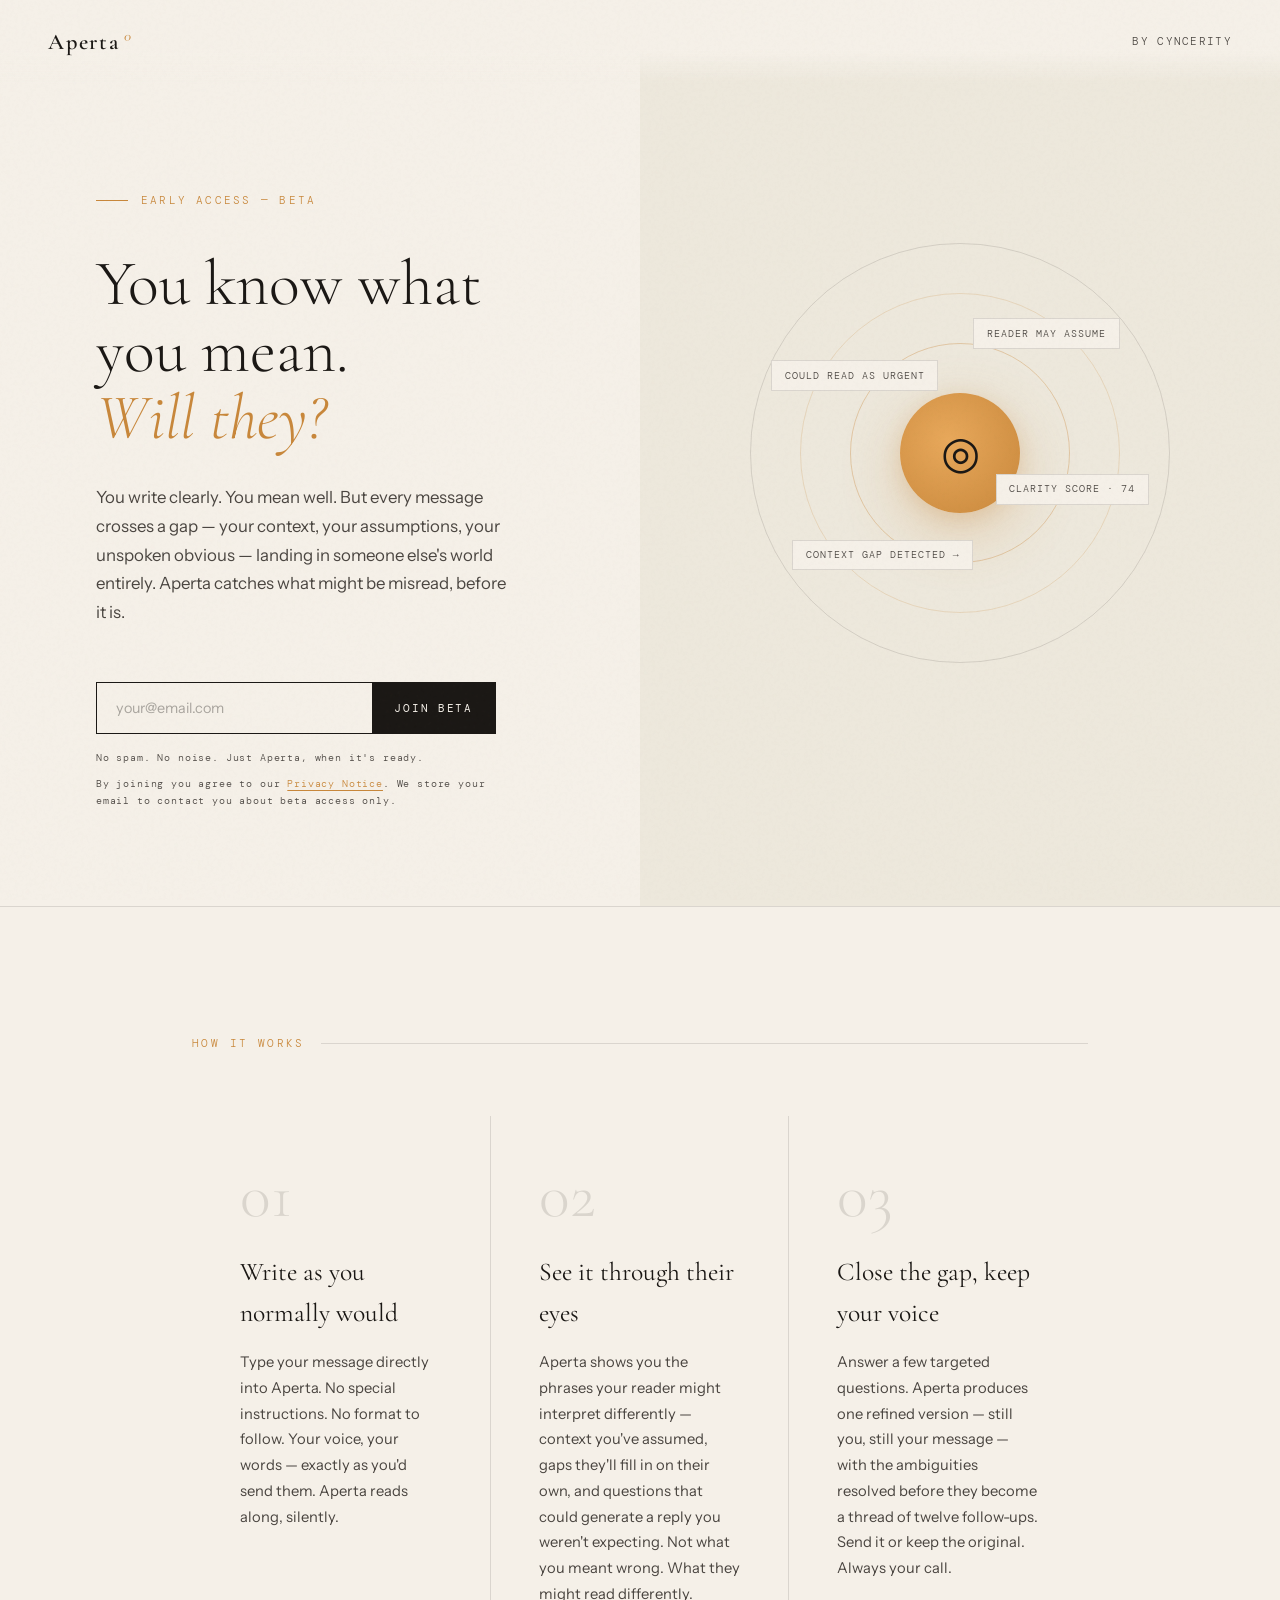
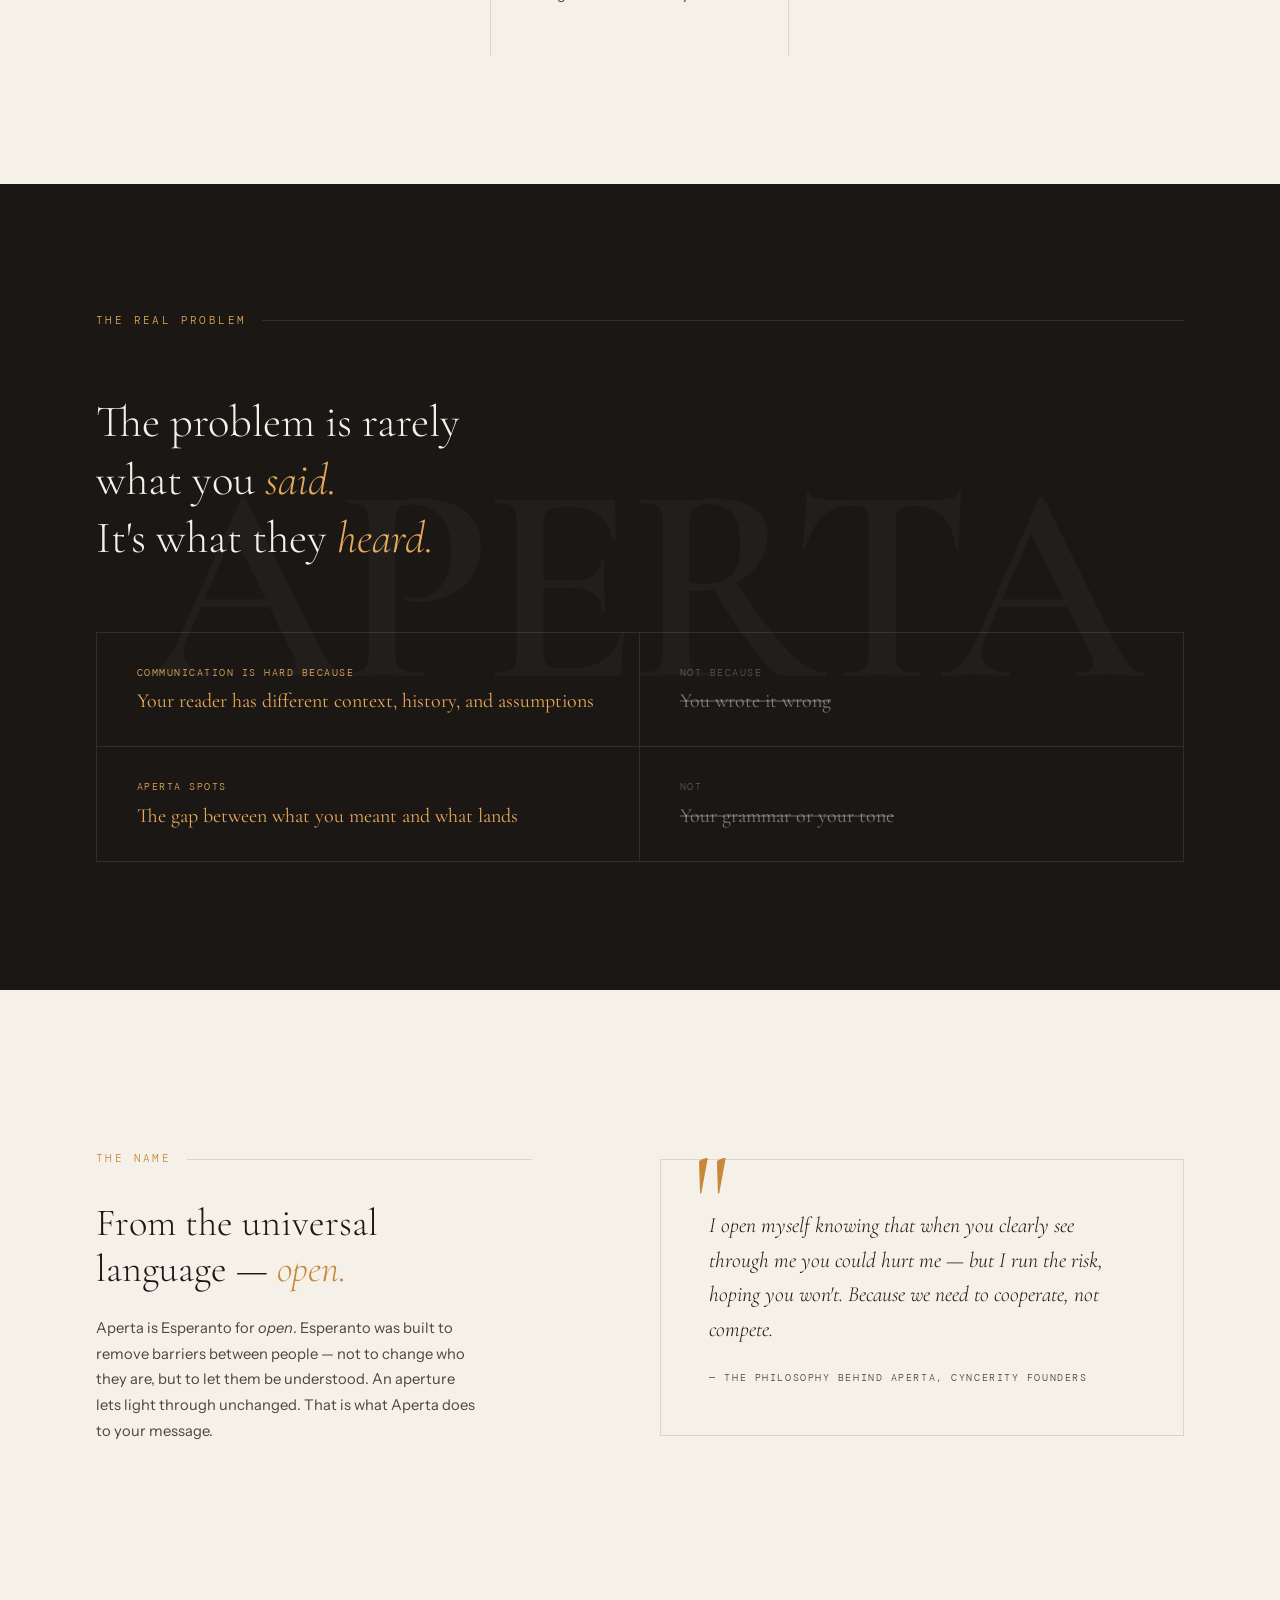
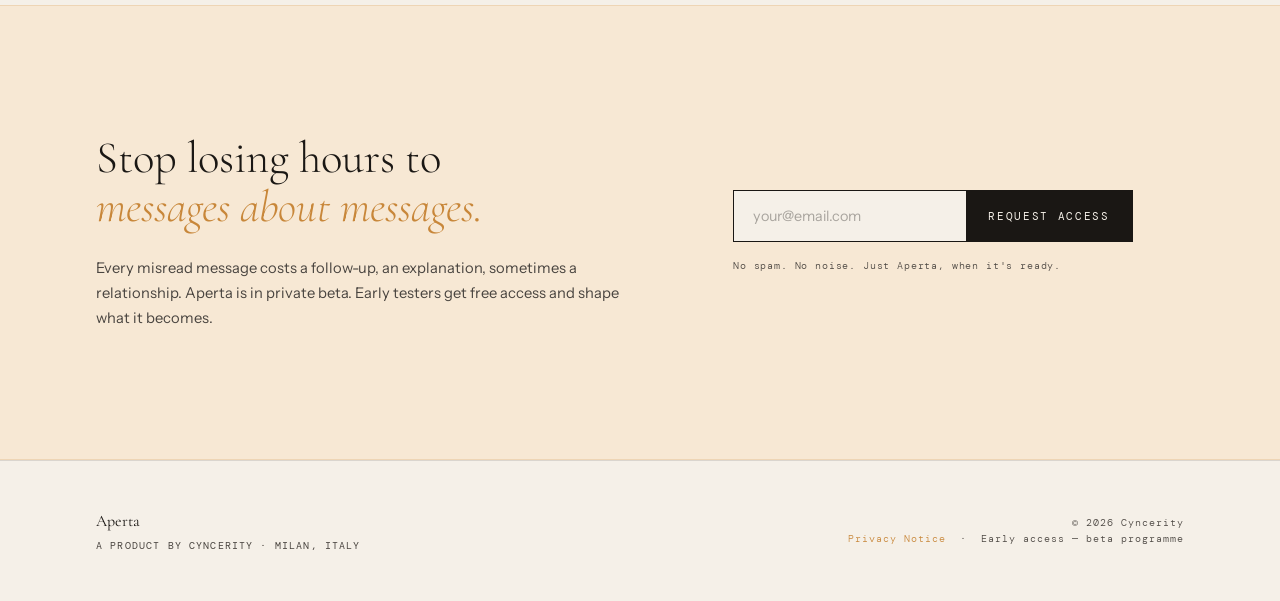
==== commit 10120c6b: "Restore" ====
--- a/index.html
+++ b/index.html
@@ -3,170 +3,829 @@
 <head>
   <meta charset="UTF-8" />
   <meta name="viewport" content="width=device-width, initial-scale=1.0" />
-  <title>Aperta — Say what you mean</title>
+  <title>Aperta — Understood, the first time</title>
   <link rel="preconnect" href="https://fonts.googleapis.com" />
   <link rel="preconnect" href="https://fonts.gstatic.com" crossorigin />
   <link href="https://fonts.googleapis.com/css2?family=Cormorant+Garamond:ital,wght@0,300;0,400;0,600;1,300;1,400&family=DM+Mono:wght@300;400&family=Instrument+Sans:wght@300;400;500&display=swap" rel="stylesheet" />
-  <link rel="stylesheet" href="style.css" />
+
+  <style>
+    *, *::before, *::after { box-sizing: border-box; margin: 0; padding: 0; }
+
+    :root {
+      --ink: #1a1714;
+      --ink-faint: #4a4540;
+      --paper: #f5f0e8;
+      --paper-warm: #ede8dc;
+      --amber: #c8873a;
+      --amber-light: #e8a85a;
+      --amber-pale: #f7e8d4;
+      --sage: #7a8c7e;
+      --rule: rgba(26,23,20,0.12);
+    }
+
+    html { scroll-behavior: smooth; }
+
+    body {
+      background-color: var(--paper);
+      color: var(--ink);
+      font-family: 'Instrument Sans', sans-serif;
+      font-weight: 300;
+      line-height: 1.6;
+      overflow-x: hidden;
+    }
+
+    /* -─ NOISE TEXTURE OVERLAY -─ */
+    body::before {
+      content: '';
+      position: fixed;
+      inset: 0;
+      background-image: url("data:image/svg+xml,%3Csvg viewBox='0 0 256 256' xmlns='http://www.w3.org/2000/svg'%3E%3Cfilter id='noise'%3E%3CfeTurbulence type='fractalNoise' baseFrequency='0.9' numOctaves='4' stitchTiles='stitch'/%3E%3C/filter%3E%3Crect width='100%25' height='100%25' filter='url(%23noise)' opacity='0.04'/%3E%3C/svg%3E");
+      pointer-events: none;
+      z-index: 9999;
+      opacity: 0.5;
+    }
+
+    /* -─ NAV -─ */
+    nav {
+      position: fixed;
+      top: 0; left: 0; right: 0;
+      z-index: 100;
+      padding: 1.5rem 3rem;
+      display: flex;
+      justify-content: space-between;
+      align-items: center;
+      background: linear-gradient(to bottom, var(--paper) 60%, transparent);
+    }
+
+    .nav-logo {
+      font-family: 'Cormorant Garamond', serif;
+      font-size: 1.4rem;
+      font-weight: 600;
+      letter-spacing: 0.08em;
+      color: var(--ink);
+      text-decoration: none;
+    }
+
+    .nav-logo span {
+      font-weight: 300;
+      font-style: italic;
+      color: var(--amber);
+      margin-left: 0.15em;
+    }
+
+    .nav-hint {
+      font-family: 'DM Mono', monospace;
+      font-size: 0.68rem;
+      color: var(--ink-faint);
+      letter-spacing: 0.12em;
+      text-transform: uppercase;
+    }
+
+    /* -─ HERO -─ */
+    .hero {
+      min-height: 100vh;
+      display: grid;
+      grid-template-columns: 1fr 1fr;
+      position: relative;
+      overflow: hidden;
+    }
+
+    .hero-left {
+      padding: 12rem 4rem 6rem 6rem;
+      display: flex;
+      flex-direction: column;
+      justify-content: center;
+      position: relative;
+      z-index: 2;
+    }
+
+    .hero-eyebrow {
+      font-family: 'DM Mono', monospace;
+      font-size: 0.7rem;
+      letter-spacing: 0.2em;
+      text-transform: uppercase;
+      color: var(--amber);
+      margin-bottom: 2.5rem;
+      display: flex;
+      align-items: center;
+      gap: 0.8rem;
+    }
+
+    .hero-eyebrow::before {
+      content: '';
+      display: inline-block;
+      width: 2rem;
+      height: 1px;
+      background: var(--amber);
+    }
+
+    h1 {
+      font-family: 'Cormorant Garamond', serif;
+      font-size: clamp(3rem, 5vw, 5.5rem);
+      font-weight: 300;
+      line-height: 1.05;
+      color: var(--ink);
+      margin-bottom: 2rem;
+    }
+
+    h1 em {
+      font-style: italic;
+      color: var(--amber);
+    }
+
+    .hero-sub {
+      font-size: 1.05rem;
+      font-weight: 300;
+      color: var(--ink-faint);
+      line-height: 1.7;
+      max-width: 38ch;
+      margin-bottom: 3.5rem;
+    }
+
+    /* -─ EMAIL FORM -─ */
+    .form-wrapper {
+      display: flex;
+      flex-direction: column;
+      gap: 0;
+      max-width: 400px;
+      position: relative;
+    }
+
+    .form-row {
+      display: flex;
+      border: 1px solid var(--ink);
+      background: var(--paper);
+      overflow: hidden;
+      transition: box-shadow 0.3s ease;
+    }
+
+    .form-row:focus-within {
+      box-shadow: 4px 4px 0 var(--amber);
+    }
+
+    .form-row input[type="email"] {
+      flex: 1;
+      padding: 1rem 1.2rem;
+      font-family: 'Instrument Sans', sans-serif;
+      font-size: 0.9rem;
+      font-weight: 300;
+      background: transparent;
+      border: none;
+      outline: none;
+      color: var(--ink);
+    }
+
+    .form-row input::placeholder {
+      color: rgba(26,23,20,0.35);
+    }
+
+    .form-row button {
+      padding: 1rem 1.4rem;
+      background: var(--ink);
+      color: var(--paper);
+      font-family: 'DM Mono', monospace;
+      font-size: 0.7rem;
+      letter-spacing: 0.15em;
+      text-transform: uppercase;
+      border: none;
+      cursor: pointer;
+      transition: background 0.2s ease;
+      white-space: nowrap;
+    }
+
+    .form-row button:hover { background: var(--amber); }
+
+    .form-note {
+      margin-top: 1rem;
+      font-family: 'DM Mono', monospace;
+      font-size: 0.65rem;
+      color: var(--ink-faint);
+      letter-spacing: 0.08em;
+    }
+
+    .success-msg {
+      display: none;
+      padding: 1rem 1.2rem;
+      border: 1px solid var(--amber);
+      background: var(--amber-pale);
+      font-size: 0.88rem;
+      color: var(--amber);
+      font-style: italic;
+    }
+
+    /* -─ HERO RIGHT — APERTURE -─ */
+    .hero-right {
+      position: relative;
+      display: flex;
+      align-items: center;
+      justify-content: center;
+      overflow: hidden;
+    }
+
+    .aperture-bg {
+      position: absolute;
+      inset: 0;
+      background: var(--paper-warm);
+    }
+
+    .aperture-wrap {
+      position: relative;
+      width: 420px;
+      height: 420px;
+      display: flex;
+      align-items: center;
+      justify-content: center;
+    }
+
+    .aperture-ring {
+      position: absolute;
+      border-radius: 50%;
+      border: 1px solid var(--rule);
+      animation: breathe 6s ease-in-out infinite;
+    }
+
+    .aperture-ring:nth-child(1) { width: 420px; height: 420px; animation-delay: 0s; }
+    .aperture-ring:nth-child(2) { width: 320px; height: 320px; animation-delay: 0.5s; border-color: rgba(200,135,58,0.2); }
+    .aperture-ring:nth-child(3) { width: 220px; height: 220px; animation-delay: 1s; border-color: rgba(200,135,58,0.35); }
+
+    @keyframes breathe {
+      0%, 100% { transform: scale(1); opacity: 1; }
+      50% { transform: scale(1.04); opacity: 0.7; }
+    }
+
+    .aperture-center {
+      width: 120px;
+      height: 120px;
+      border-radius: 50%;
+      background: radial-gradient(circle at 40% 40%, var(--amber-light), var(--amber));
+      display: flex;
+      align-items: center;
+      justify-content: center;
+      box-shadow: 0 20px 60px rgba(200,135,58,0.3), 0 4px 20px rgba(200,135,58,0.2);
+      animation: pulse-glow 4s ease-in-out infinite;
+    }
+
+    @keyframes pulse-glow {
+      0%, 100% { box-shadow: 0 20px 60px rgba(200,135,58,0.3), 0 4px 20px rgba(200,135,58,0.2); }
+      50% { box-shadow: 0 30px 80px rgba(200,135,58,0.5), 0 8px 30px rgba(200,135,58,0.3); }
+    }
+
+    .aperture-icon {
+      font-size: 2.8rem;
+      user-select: none;
+    }
+
+    .floating-tag {
+      position: absolute;
+      font-family: 'DM Mono', monospace;
+      font-size: 0.62rem;
+      letter-spacing: 0.1em;
+      text-transform: uppercase;
+      color: var(--ink-faint);
+      background: var(--paper);
+      border: 1px solid var(--rule);
+      padding: 0.4rem 0.8rem;
+      animation: float 5s ease-in-out infinite;
+    }
+
+    .floating-tag:nth-child(5) { top: 18%; right: 12%; animation-delay: 0s; }
+    .floating-tag:nth-child(6) { top: 55%; right: 5%; animation-delay: 1.2s; }
+    .floating-tag:nth-child(7) { bottom: 22%; left: 10%; animation-delay: 0.8s; }
+    .floating-tag:nth-child(8) { top: 28%; left: 5%; animation-delay: 2s; }
+
+    @keyframes float {
+      0%, 100% { transform: translateY(0); }
+      50% { transform: translateY(-8px); }
+    }
+
+    /* -─ DIVIDER -─ */
+    .rule-section {
+      padding: 0 6rem;
+      border-top: 1px solid var(--rule);
+    }
+
+    /* -─ HOW IT WORKS -─ */
+    .how {
+      padding: 8rem 6rem;
+    }
+
+    .section-label {
+      font-family: 'DM Mono', monospace;
+      font-size: 0.68rem;
+      letter-spacing: 0.22em;
+      text-transform: uppercase;
+      color: var(--amber);
+      margin-bottom: 4rem;
+      display: flex;
+      align-items: center;
+      gap: 1rem;
+    }
+
+    .section-label::after {
+      content: '';
+      flex: 1;
+      height: 1px;
+      background: var(--rule);
+    }
+
+    .how-grid {
+      display: grid;
+      grid-template-columns: repeat(3, 1fr);
+      gap: 0;
+    }
+
+    .how-item {
+      padding: 3rem;
+      border-right: 1px solid var(--rule);
+      position: relative;
+      opacity: 0;
+      transform: translateY(20px);
+      transition: opacity 0.7s ease, transform 0.7s ease;
+    }
+
+    .how-item.visible { opacity: 1; transform: translateY(0); }
+    .how-item:nth-child(2) { transition-delay: 0.15s; }
+    .how-item:nth-child(3) { border-right: none; transition-delay: 0.3s; }
+
+    .how-num {
+      font-family: 'Cormorant Garamond', serif;
+      font-size: 4rem;
+      font-weight: 300;
+      color: var(--rule);
+      line-height: 1;
+      margin-bottom: 1.5rem;
+    }
+
+    .how-title {
+      font-family: 'Cormorant Garamond', serif;
+      font-size: 1.6rem;
+      font-weight: 400;
+      margin-bottom: 1rem;
+      color: var(--ink);
+    }
+
+    .how-body {
+      font-size: 0.92rem;
+      color: var(--ink-faint);
+      line-height: 1.75;
+    }
+
+    /* -─ NOT SECTION -─ */
+    .not-section {
+      padding: 8rem 6rem;
+      background: var(--ink);
+      color: var(--paper);
+      position: relative;
+      overflow: hidden;
+    }
+
+    .not-section::before {
+      content: 'APERTA';
+      position: absolute;
+      font-family: 'Cormorant Garamond', serif;
+      font-size: 22vw;
+      font-weight: 600;
+      color: rgba(255,255,255,0.03);
+      top: 50%;
+      left: 50%;
+      transform: translate(-50%, -50%);
+      white-space: nowrap;
+      letter-spacing: -0.03em;
+      pointer-events: none;
+    }
+
+    .not-section .section-label { color: var(--amber-light); }
+    .not-section .section-label::after { background: rgba(255,255,255,0.1); }
+
+    .not-quote {
+      font-family: 'Cormorant Garamond', serif;
+      font-size: clamp(1.8rem, 3.5vw, 3rem);
+      font-weight: 300;
+      line-height: 1.3;
+      max-width: 36ch;
+      color: var(--paper);
+      margin-bottom: 4rem;
+    }
+
+    .not-quote em {
+      font-style: italic;
+      color: var(--amber-light);
+    }
+
+    .not-list {
+      display: grid;
+      grid-template-columns: repeat(2, 1fr);
+      gap: 0;
+      border: 1px solid rgba(255,255,255,0.1);
+    }
+
+    .not-item {
+      padding: 2rem 2.5rem;
+      border-right: 1px solid rgba(255,255,255,0.1);
+      border-bottom: 1px solid rgba(255,255,255,0.1);
+    }
+
+    .not-item:nth-child(even) { border-right: none; }
+    .not-item:nth-child(3), .not-item:nth-child(4) { border-bottom: none; }
+
+    .not-item-label {
+      font-family: 'DM Mono', monospace;
+      font-size: 0.62rem;
+      letter-spacing: 0.15em;
+      text-transform: uppercase;
+      margin-bottom: 0.5rem;
+    }
+
+    .not-item.is { color: var(--amber-light); }
+    .not-item.is .not-item-label { color: var(--amber-light); }
+    .not-item.not { color: rgba(245,240,232,0.45); }
+    .not-item.not .not-item-label { color: rgba(245,240,232,0.3); }
+    .not-item.not .not-item-text { text-decoration: line-through; text-decoration-color: rgba(245,240,232,0.2); }
+
+    .not-item-text {
+      font-family: 'Cormorant Garamond', serif;
+      font-size: 1.25rem;
+      font-weight: 400;
+      line-height: 1.3;
+    }
+
+    /* -─ PHILOSOPHY -─ */
+    .philosophy {
+      padding: 10rem 6rem;
+      display: grid;
+      grid-template-columns: 1fr 1.2fr;
+      gap: 8rem;
+      align-items: center;
+    }
+
+    .phil-left .section-label { margin-bottom: 2rem; }
+
+    .phil-heading {
+      font-family: 'Cormorant Garamond', serif;
+      font-size: clamp(2rem, 3vw, 3.2rem);
+      font-weight: 300;
+      line-height: 1.2;
+      color: var(--ink);
+    }
+
+    .phil-heading em { font-style: italic; color: var(--amber); }
+
+    .phil-right {
+      padding: 3rem;
+      border: 1px solid var(--rule);
+      position: relative;
+    }
+
+    .phil-right::before {
+      content: '"';
+      position: absolute;
+      top: -1.5rem;
+      left: 2rem;
+      font-family: 'Cormorant Garamond', serif;
+      font-size: 8rem;
+      color: var(--amber);
+      line-height: 1;
+    }
+
+    .phil-quote {
+      font-family: 'Cormorant Garamond', serif;
+      font-size: 1.35rem;
+      font-weight: 300;
+      font-style: italic;
+      line-height: 1.6;
+      color: var(--ink);
+      margin-bottom: 1.5rem;
+    }
+
+    .phil-attr {
+      font-family: 'DM Mono', monospace;
+      font-size: 0.65rem;
+      letter-spacing: 0.15em;
+      text-transform: uppercase;
+      color: var(--ink-faint);
+    }
+
+    /* -─ SECOND CTA -─ */
+    .cta-section {
+      padding: 8rem 6rem;
+      background: var(--amber-pale);
+      border-top: 1px solid rgba(200,135,58,0.2);
+      border-bottom: 1px solid rgba(200,135,58,0.2);
+      display: grid;
+      grid-template-columns: 1.2fr 1fr;
+      gap: 6rem;
+      align-items: center;
+    }
+
+    .cta-heading {
+      font-family: 'Cormorant Garamond', serif;
+      font-size: clamp(2.2rem, 3.5vw, 3.8rem);
+      font-weight: 300;
+      line-height: 1.1;
+      color: var(--ink);
+    }
+
+    .cta-heading em { font-style: italic; color: var(--amber); }
+
+    .cta-sub {
+      margin-top: 1.5rem;
+      font-size: 0.92rem;
+      color: var(--ink-faint);
+      line-height: 1.7;
+    }
+
+    /* -─ FOOTER -─ */
+    footer {
+      padding: 3rem 6rem;
+      border-top: 1px solid var(--rule);
+      display: flex;
+      justify-content: space-between;
+      align-items: center;
+    }
+
+    .footer-brand {
+      font-family: 'Cormorant Garamond', serif;
+      font-size: 1rem;
+      font-weight: 400;
+    }
+
+    .footer-brand small {
+      display: block;
+      font-family: 'DM Mono', monospace;
+      font-size: 0.6rem;
+      letter-spacing: 0.12em;
+      text-transform: uppercase;
+      color: var(--ink-faint);
+      margin-top: 0.2rem;
+    }
+
+    .footer-note {
+      font-family: 'DM Mono', monospace;
+      font-size: 0.62rem;
+      color: var(--ink-faint);
+      letter-spacing: 0.1em;
+      text-align: right;
+    }
+
+    /* -─ ENTRANCE ANIMATION -─ */
+    .fade-up {
+      opacity: 0;
+      transform: translateY(28px);
+      animation: fadeUp 0.9s cubic-bezier(0.22, 1, 0.36, 1) forwards;
+    }
+
+    .fade-up:nth-child(1) { animation-delay: 0.1s; }
+    .fade-up:nth-child(2) { animation-delay: 0.25s; }
+    .fade-up:nth-child(3) { animation-delay: 0.4s; }
+    .fade-up:nth-child(4) { animation-delay: 0.55s; }
+
+    @keyframes fadeUp {
+      to { opacity: 1; transform: translateY(0); }
+    }
+
+    /* -─ RESPONSIVE -─ */
+    @media (max-width: 900px) {
+      nav { padding: 1.2rem 2rem; }
+      .hero { grid-template-columns: 1fr; min-height: auto; }
+      .hero-left { padding: 9rem 2rem 4rem; }
+      .hero-right { height: 50vw; min-height: 280px; }
+      .aperture-wrap { width: 260px; height: 260px; }
+      .aperture-ring:nth-child(1) { width: 260px; height: 260px; }
+      .aperture-ring:nth-child(2) { width: 190px; height: 190px; }
+      .aperture-ring:nth-child(3) { width: 130px; height: 130px; }
+      .aperture-center { width: 80px; height: 80px; }
+      .aperture-icon { font-size: 1.8rem; }
+      .floating-tag { display: none; }
+      .how { padding: 5rem 2rem; }
+      .how-grid { grid-template-columns: 1fr; }
+      .how-item { border-right: none; border-bottom: 1px solid var(--rule); padding: 2.5rem 0; }
+      .how-item:last-child { border-bottom: none; }
+      .rule-section { padding: 0 2rem; }
+      .not-section { padding: 5rem 2rem; }
+      .not-list { grid-template-columns: 1fr; }
+      .not-item { border-right: none; }
+      .not-item:nth-child(3) { border-bottom: 1px solid rgba(255,255,255,0.1); }
+      .philosophy { padding: 5rem 2rem; grid-template-columns: 1fr; gap: 3rem; }
+      .cta-section { padding: 5rem 2rem; grid-template-columns: 1fr; gap: 3rem; }
+      footer { padding: 2.5rem 2rem; flex-direction: column; gap: 1.5rem; text-align: center; }
+      .footer-note { text-align: center; }
+    }
+  </style>
 </head>
 <body>
 
-  <!-- Header -->
-  <header id="header">
-    <div class="header-inner">
-      <div class="logo">Aperta<span class="logo-mark">°</span></div>
-      <div class="tagline">by Cyncerity</div>
+  <!-- NAV -->
+  <nav>
+    <a href="#" class="nav-logo">Aperta<span>°</span></a>
+    <span class="nav-hint">by Cyncerity</span>
+  </nav>
+
+  <!-- HERO -->
+  <section class="hero">
+    <div class="hero-left">
+      <div class="hero-eyebrow fade-up">Early access — beta</div>
+
+      <h1 class="fade-up">
+        You know what<br/>you mean.<br/><em>Will they?</em>
+      </h1>
+
+      <p class="hero-sub fade-up">
+        You write clearly. You mean well. But every message crosses a gap —
+        your context, your assumptions, your unspoken obvious — landing in someone
+        else's world entirely. Aperta catches what might be misread, before it is.
+      </p>
+
+      <div class="form-wrapper fade-up">
+        <div class="form-row">
+          <input type="email" id="email-hero" placeholder="your@email.com" autocomplete="email" />
+          <button onclick="handleSubmit('email-hero', 'success-hero')">Join beta</button>
+        </div>
+        <div class="success-msg" id="success-hero">
+          You're on the list. We'll be in touch when your spot opens.
+        </div>
+        <p class="form-note">No spam. No noise. Just Aperta, when it's ready.</p>
+        <p class="form-note" style="margin-top:0.6rem;">By joining you agree to our <a href="privacy.html" style="color:var(--amber); text-underline-offset:3px;">Privacy Notice</a>. We store your email to contact you about beta access only.</p>
+      </div>
     </div>
-  </header>
-
-  <!-- Main layout: input left, results right -->
-  <main id="main">
-
-    <!-- LEFT: Input panel -->
-    <section id="input-panel">
-
-      <div class="input-label">Your message</div>
-
-      <!-- Paste warning popup -->
-      <div id="paste-warning" class="paste-warning hidden">
-        <div class="paste-warning-inner">
-          <span class="paste-warning-icon">◈</span>
-          <span class="paste-warning-text">Typing directly helps Aperta understand you better — it can see how you think as you write</span>
-          <button id="paste-warning-close" class="paste-warning-close" aria-label="Dismiss">✕</button>
+
+    <div class="hero-right">
+      <div class="aperture-bg"></div>
+      <div class="aperture-wrap">
+        <div class="aperture-ring"></div>
+        <div class="aperture-ring"></div>
+        <div class="aperture-ring"></div>
+        <div class="aperture-center">
+          <span class="aperture-icon">◎</span>
+        </div>
+        <div class="floating-tag">reader may assume</div>
+        <div class="floating-tag">clarity score · 74</div>
+        <div class="floating-tag">context gap detected →</div>
+        <div class="floating-tag">could read as urgent</div>
+      </div>
+    </div>
+  </section>
+
+  <!-- HOW IT WORKS -->
+  <div class="rule-section">
+    <section class="how">
+      <div class="section-label">How it works</div>
+      <div class="how-grid">
+        <div class="how-item">
+          <div class="how-num">01</div>
+          <div class="how-title">Write as you normally would</div>
+          <p class="how-body">Type your message directly into Aperta. No special instructions. No format to follow. Your voice, your words — exactly as you'd send them. Aperta reads along, silently.</p>
+        </div>
+        <div class="how-item">
+          <div class="how-num">02</div>
+          <div class="how-title">See it through their eyes</div>
+          <p class="how-body">Aperta shows you the phrases your reader might interpret differently — context you've assumed, gaps they'll fill in on their own, and questions that could generate a reply you weren't expecting. Not what you meant wrong. What they might read differently.</p>
+        </div>
+        <div class="how-item">
+          <div class="how-num">03</div>
+          <div class="how-title">Close the gap, keep your voice</div>
+          <p class="how-body">Answer a few targeted questions. Aperta produces one refined version — still you, still your message — with the ambiguities resolved before they become a thread of twelve follow-ups. Send it or keep the original. Always your call.</p>
         </div>
       </div>
-
-      <!-- Main textarea -->
-      <div class="textarea-wrap">
-        <textarea
-          id="message-input"
-          class="message-input"
-          placeholder="Write your message here..."
-          spellcheck="true"
-          rows="10"
-        ></textarea>
-        <div id="char-count" class="char-count">0 words</div>
+    </section>
+  </div>
+
+  <!-- NOT SECTION -->
+  <section class="not-section">
+    <div class="section-label">The real problem</div>
+    <p class="not-quote">
+      The problem is rarely<br/>
+      what you <em>said.</em><br/>
+      It's what they <em>heard.</em>
+    </p>
+    <div class="not-list">
+      <div class="not-item is">
+        <div class="not-item-label">Communication is hard because</div>
+        <div class="not-item-text">Your reader has different context, history, and assumptions</div>
       </div>
-
-      <!-- Context field -->
-      <div id="context-section">
-        <button id="context-toggle" class="context-toggle">
-          <span id="context-toggle-icon">+</span>
-          Add context
-        </button>
-        <div id="context-field" class="context-field hidden">
-          <div class="context-label">Help me understand better — paste the email, message or page you're responding to</div>
-          <textarea
-            id="context-input"
-            class="context-input"
-            placeholder="Paste email, message, document..."
-            rows="5"
-          ></textarea>
-        </div>
+      <div class="not-item not">
+        <div class="not-item-label">Not because</div>
+        <div class="not-item-text">You wrote it wrong</div>
       </div>
-
-      <!-- Analyse button -->
-      <div class="action-row">
-        <button id="analyse-btn" class="analyse-btn" disabled>
-          <span id="analyse-btn-text">Write something to analyse</span>
-          <span id="analyse-countdown" class="analyse-countdown hidden"></span>
-        </button>
-        <div id="send-asis" class="send-asis hidden">
-          <button id="copy-original-btn" class="copy-btn">Copy as written</button>
-        </div>
+      <div class="not-item is">
+        <div class="not-item-label">Aperta spots</div>
+        <div class="not-item-text">The gap between what you meant and what lands</div>
       </div>
-
-    </section>
-
-    <!-- RIGHT: Results panel -->
-    <section id="results-panel" class="hidden">
-
-      <!-- Loading state -->
-      <div id="results-loading" class="results-loading hidden">
-        <div class="spinner"></div>
-        <div class="loading-text">Aperta is reading between the lines...</div>
-      </div>
-
-      <!-- Analysis results -->
-      <div id="results-content" class="hidden">
-
-        <!-- Clarity score -->
-        <div id="clarity-block" class="clarity-block">
-          <div id="clarity-score" class="clarity-score">0</div>
-          <div class="clarity-label">clarity score</div>
-        </div>
-
-        <!-- Emotion banner -->
-        <div id="emotion-banner" class="emotion-banner">
-          <div id="emotion-primary" class="emotion-primary"></div>
-          <div id="emotion-explain" class="emotion-explain"></div>
-        </div>
-
-        <!-- Needs block -->
-        <div id="needs-block" class="needs-block hidden">
-          <div class="needs-label">What you may actually need</div>
-          <div id="needs-text" class="needs-text"></div>
-        </div>
-
-        <!-- Meta question (conditional) -->
-        <div id="meta-question-block" class="meta-question-block hidden">
-          <div class="meta-question-label">Before we start</div>
-          <div class="meta-question-text">What response are you hoping to get from this message?</div>
-          <textarea id="meta-question-answer" class="meta-question-answer" placeholder="Your answer (optional)..." rows="2"></textarea>
-        </div>
-
-        <!-- Annotated message -->
-        <div class="result-section">
-          <div class="result-section-title">Your message</div>
-          <div id="annotated-message" class="annotated-message"></div>
-          <div class="annotation-hint">Click highlighted words to answer Aperta's questions</div>
-        </div>
-
-        <!-- Refine button — appears after first answer -->
-        <div id="refine-block" class="refine-block hidden">
-          <div id="refine-answers-summary" class="refine-answers-summary"></div>
-          <button id="refine-btn" class="refine-btn">
-            Refine with my answers ◎
-          </button>
-        </div>
-
-        <!-- Rewrite section -->
-        <div id="rewrite-section" class="result-section hidden">
-          <div class="result-section-title">
-            Suggested rewrite
-            <button id="toggle-diff-btn" class="toggle-diff-btn">Show changes</button>
-          </div>
-          <div id="rewrite-clean" class="rewrite-clean"></div>
-          <div id="rewrite-diff" class="rewrite-diff hidden"></div>
-          <div id="change-log" class="change-log hidden"></div>
-          <div class="rewrite-actions">
-            <button id="copy-rewrite-btn" class="copy-btn copy-btn-primary">Copy rewrite</button>
-          </div>
-        </div>
-
-      </div>
-    </section>
-
-  </main>
-
-  <!-- Anchored popup for coaching questions -->
-  <div id="coaching-popup" class="coaching-popup hidden">
-    <div class="coaching-popup-inner">
-      <div id="coaching-phrase" class="coaching-phrase"></div>
-      <div id="coaching-question" class="coaching-question"></div>
-      <div id="coaching-reason" class="coaching-reason"></div>
-      <textarea id="coaching-answer" class="coaching-answer" placeholder="Your answer..." rows="3"></textarea>
-      <div class="coaching-popup-actions">
-        <button id="coaching-cancel" class="coaching-cancel">Cancel</button>
-        <button id="coaching-apply" class="coaching-apply">Apply ◈</button>
+      <div class="not-item not">
+        <div class="not-item-label">Not</div>
+        <div class="not-item-text">Your grammar or your tone</div>
       </div>
     </div>
-    <div class="coaching-popup-arrow"></div>
-  </div>
-
-  <!-- Overlay for popup -->
-  <div id="popup-overlay" class="popup-overlay hidden"></div>
-
-  <script src="app.js"></script>
+  </section>
+
+  <!-- PHILOSOPHY -->
+  <section class="philosophy">
+    <div class="phil-left">
+      <div class="section-label">The name</div>
+      <h2 class="phil-heading">
+        From the universal<br/>language — <em>open.</em>
+      </h2>
+      <p style="margin-top:1.5rem; font-size:0.92rem; color:var(--ink-faint); line-height:1.75; max-width:38ch;">
+        Aperta is Esperanto for <em>open</em>. Esperanto was built to remove barriers between people — not to change who they are, but to let them be understood. An aperture lets light through unchanged. That is what Aperta does to your message.
+      </p>
+    </div>
+    <div class="phil-right">
+      <blockquote class="phil-quote">
+        I open myself knowing that when you clearly see through me you could hurt me —
+        but I run the risk, hoping you won't.
+        Because we need to cooperate, not compete.
+      </blockquote>
+      <div class="phil-attr">— The philosophy behind Aperta, Cyncerity founders</div>
+    </div>
+  </section>
+
+  <!-- SECOND CTA -->
+  <section class="cta-section">
+    <div>
+      <h2 class="cta-heading">Stop losing hours to<br/><em>messages about messages.</em></h2>
+      <p class="cta-sub">
+        Every misread message costs a follow-up, an explanation, sometimes a relationship.
+        Aperta is in private beta. Early testers get free access and shape what it becomes.
+      </p>
+    </div>
+    <div>
+      <div class="form-wrapper">
+        <div class="form-row">
+          <input type="email" id="email-cta" placeholder="your@email.com" autocomplete="email" />
+          <button onclick="handleSubmit('email-cta', 'success-cta')">Request access</button>
+        </div>
+        <div class="success-msg" id="success-cta">
+          You're on the list. We'll be in touch when your spot opens.
+        </div>
+        <p class="form-note">No spam. No noise. Just Aperta, when it's ready.</p>
+      </div>
+    </div>
+  </section>
+
+  <!-- FOOTER -->
+  <footer>
+    <div class="footer-brand">
+      Aperta
+      <small>A product by Cyncerity · Milan, Italy</small>
+    </div>
+    <div class="footer-note">
+      © 2026 Cyncerity<br/>
+      <a href="privacy.html" style="color:var(--amber); text-decoration:none; font-family:'DM Mono',monospace; font-size:0.62rem; letter-spacing:0.1em;">Privacy Notice</a>
+      &nbsp;·&nbsp; Early access — beta programme
+    </div>
+  </footer>
+
+  <script>
+    // - EMAIL SUBMIT (stores to localStorage as fallback; swap for your backend)
+    async function handleSubmit(inputId, successId) {
+      const input = document.getElementById(inputId);
+      const success = document.getElementById(successId);
+      const email = input.value.trim();
+
+      if (!email || !/^[^\s@]+@[^\s@]+\.[^\s@]+$/.test(email)) {
+        input.style.outline = '2px solid #c8873a';
+        input.focus();
+        setTimeout(() => input.style.outline = '', 1500);
+        return;
+      }
+
+    try {
+      const res = await fetch('https://formspree.io/f/xvzwkvnd', {
+        method: 'POST',
+        headers: { 'Content-Type': 'application/json', 'Accept': 'application/json' },
+        body: JSON.stringify({ email })
+      });
+      if (res.ok) {
+        input.closest('.form-row').style.display = 'none';
+        success.style.display = 'block';
+      } else {
+        alert('Something went wrong — please try again.');
+      }
+    } catch {
+      alert('Connection error — please try again.');
+    }
+  }
+
+    // Allow Enter key to submit
+    document.querySelectorAll('input[type="email"]').forEach(input => {
+      input.addEventListener('keydown', e => {
+        if (e.key === 'Enter') {
+          const btn = input.closest('.form-row').querySelector('button');
+          btn.click();
+        }
+      });
+    });
+
+    // - Intersection observer for scroll reveals
+    const observer = new IntersectionObserver(entries => {
+      entries.forEach(entry => {
+        if (entry.isIntersecting) {
+          entry.target.classList.add('visible');
+          observer.unobserve(entry.target);
+        }
+      });
+    }, { threshold: 0.15 });
+
+    document.querySelectorAll('.how-item').forEach(el => observer.observe(el));
+  </script>
 </body>
 </html>
